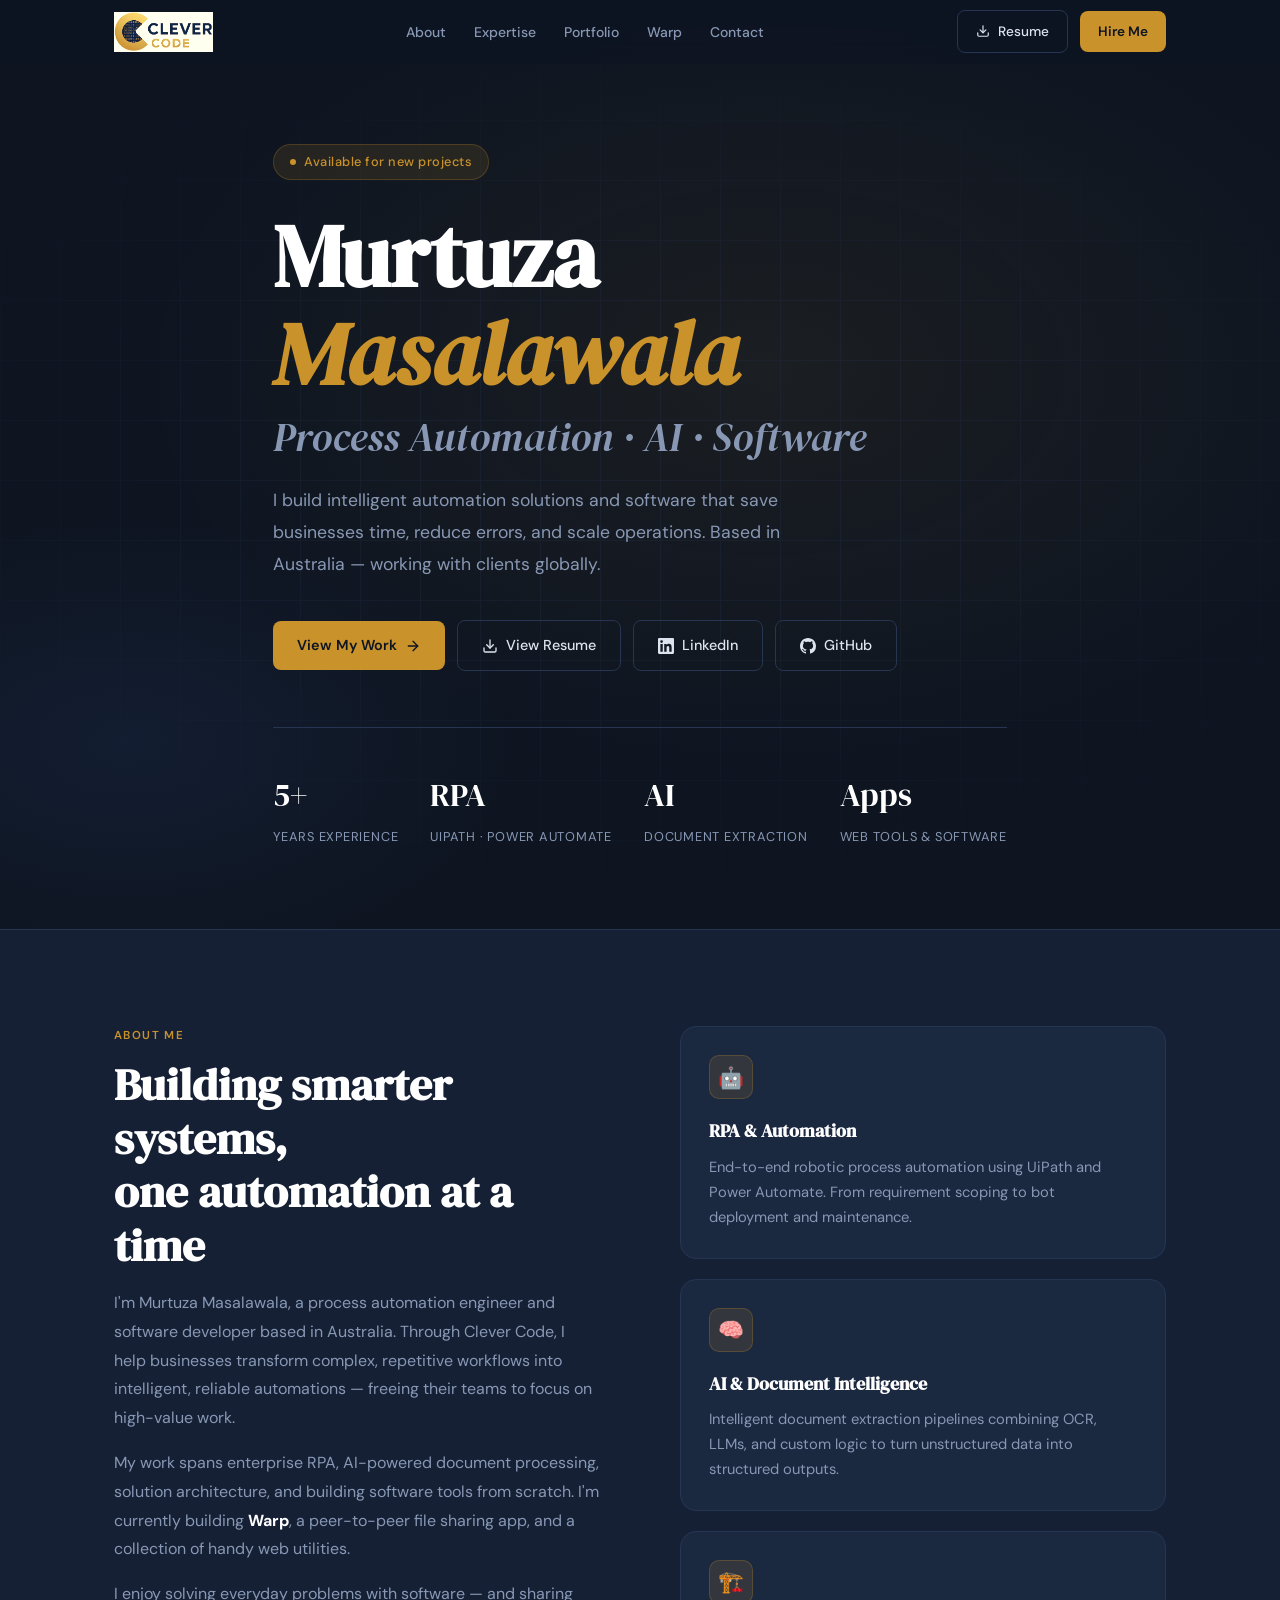
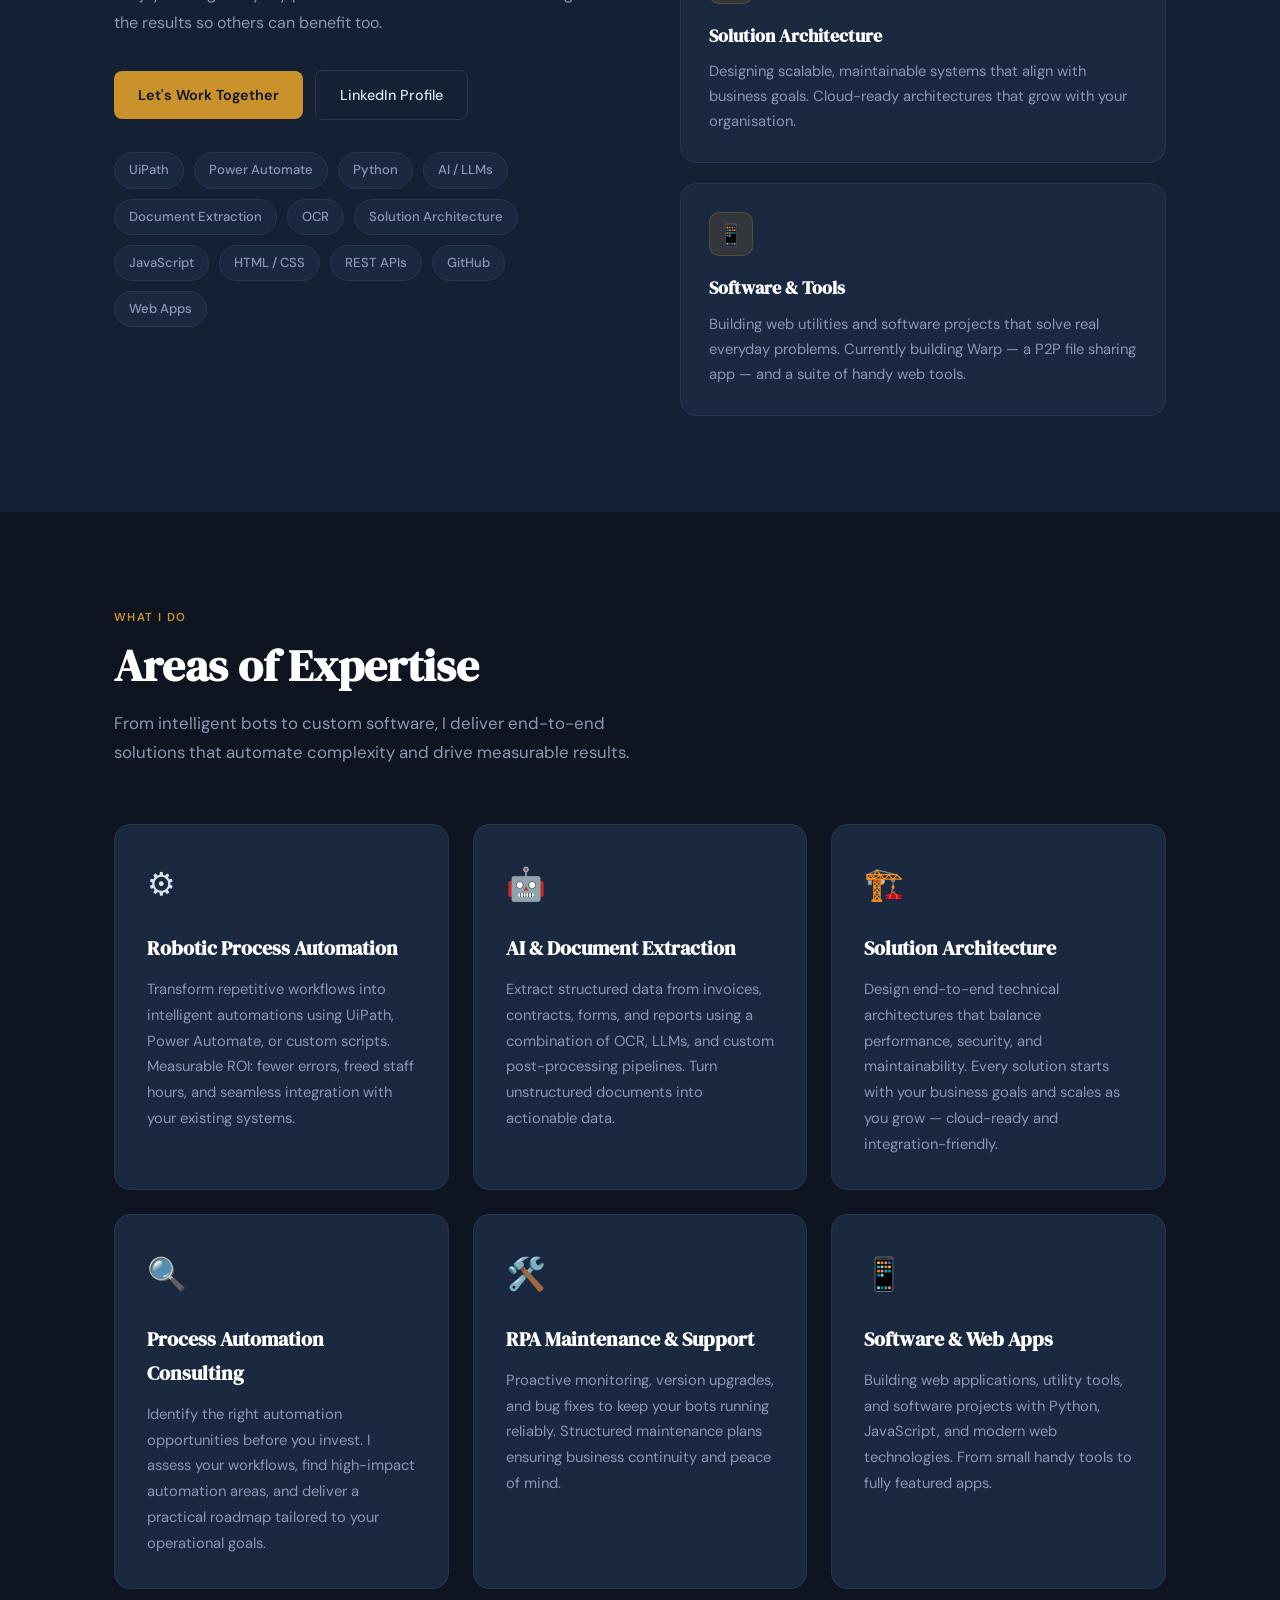
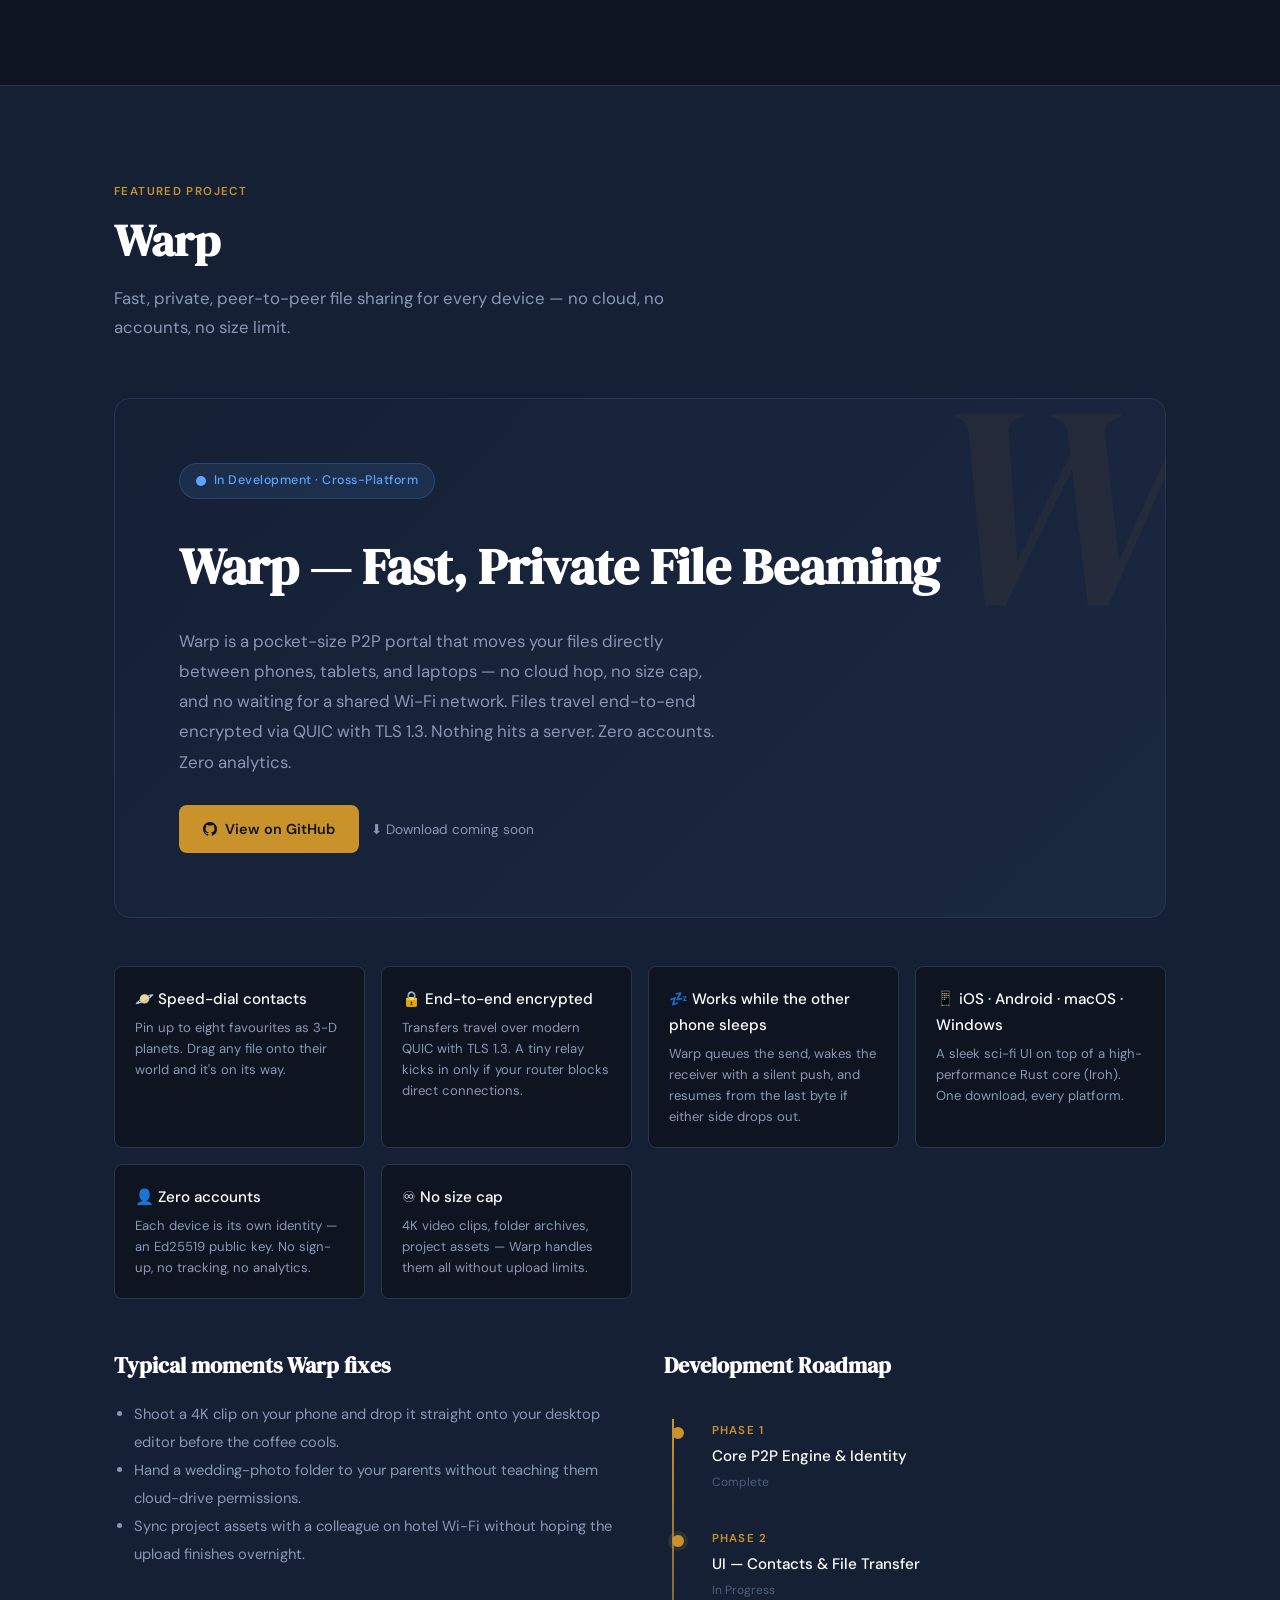
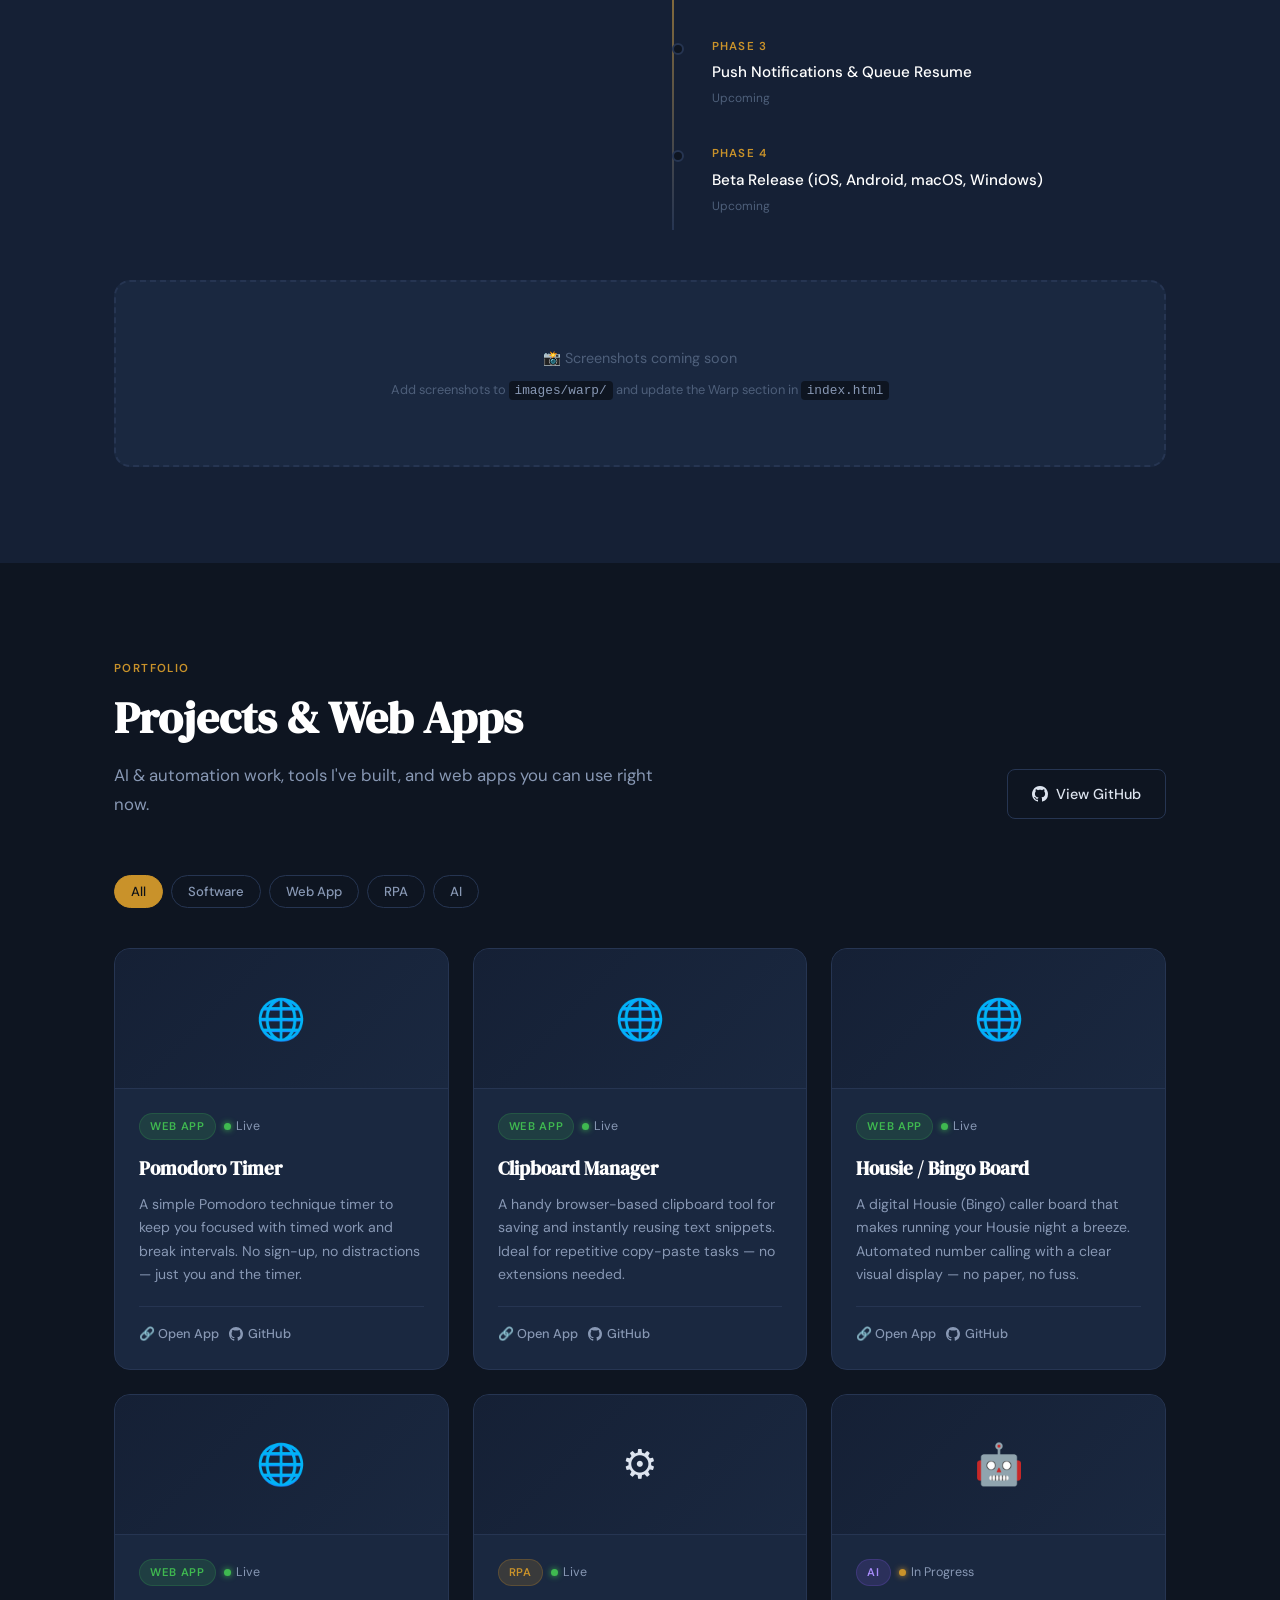
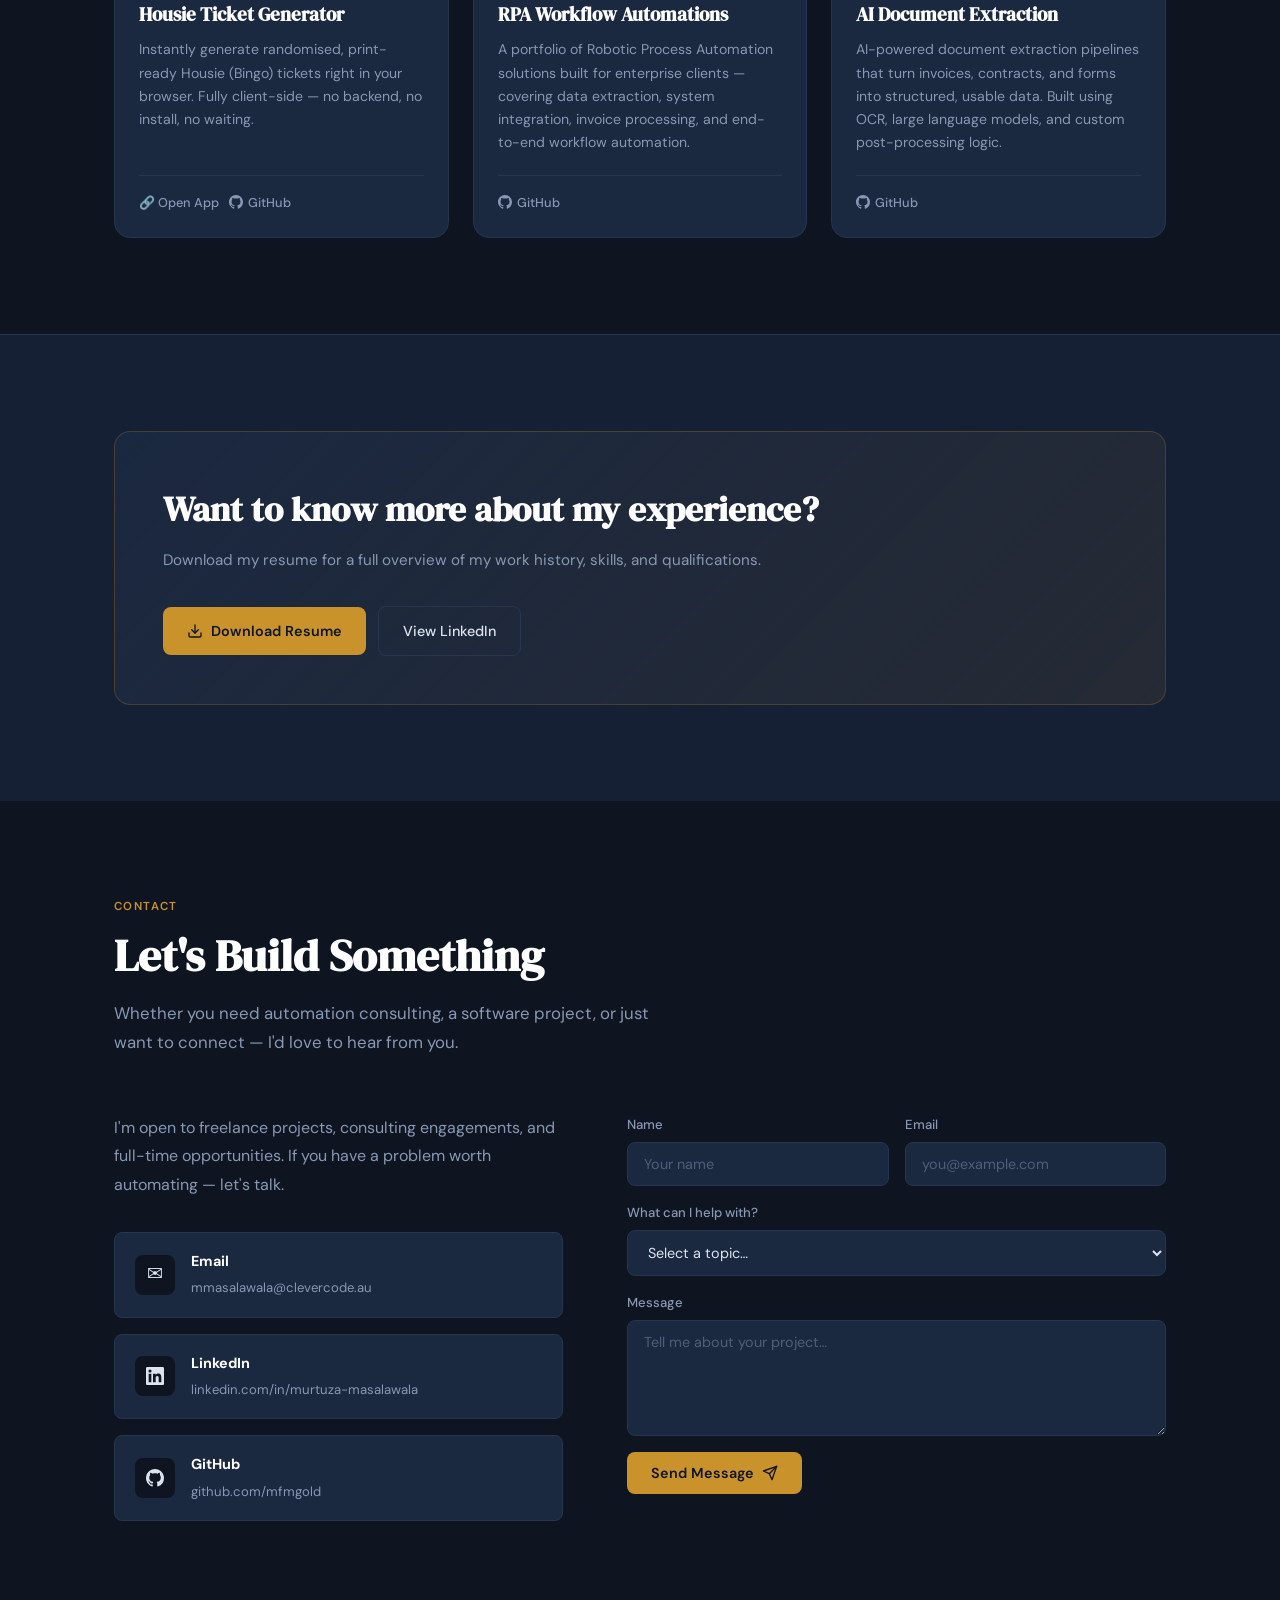
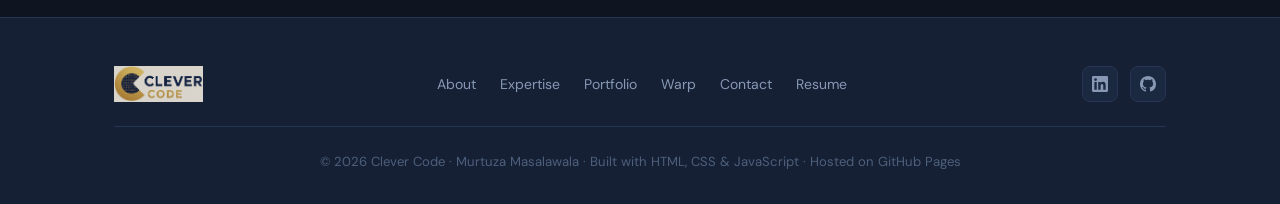
==== index.html @ 57123fba "Updated index.html favicon" ====
<!DOCTYPE html>
<html lang="en">
<head>
  <meta charset="UTF-8" />
  <meta name="viewport" content="width=device-width, initial-scale=1.0" />
  <meta name="description" content="Murtuza Masalawala — Process Automation Engineer, Solution Architect, and Software Developer based in Australia. Building AI, RPA, and software apps at Clever Code." />
  <meta name="keywords" content="process automation, RPA, UiPath, Power Automate, solution architect, AI, software developer, Melbourne, Australia" />
  <meta property="og:title" content="Clever Code — Murtuza Masalawala" />
  <meta property="og:description" content="Process Automation Engineer & Software Developer. Building AI, RPA, and software tools." />
  <meta property="og:type" content="website" />
  <meta property="og:url" content="https://clevercode.au" />
  <meta property="og:image" content="https://clevercode.au/images/logo.png" />
  <title>Clever Code — Murtuza Masalawala</title>
  <link rel="stylesheet" href="css/style.css" />
  <link rel="icon" type="image/x-icon" href="images/favicon.ico" />
  <link rel="icon" type="image/png" sizes="32x32" href="images/favicon-32.png" />
  <link rel="icon" type="image/png" sizes="16x16" href="images/favicon-16.png" />
  <link rel="icon" type="image/png" sizes="192x192" href="images/favicon-192.png" />
  <link rel="apple-touch-icon" sizes="180x180" href="images/apple-touch-icon.png" />
</head>
<body>

<!-- ═══════════════════════════════════════════════════════════
     NAVIGATION
════════════════════════════════════════════════════════════ -->
<nav class="nav" role="navigation" aria-label="Main navigation">
  <div class="nav__inner">
    <a href="#home" class="nav__logo">
      <img src="images/logo.png" alt="Clever Code" />
    </a>

    <ul class="nav__links">
      <li><a href="#about">About</a></li>
      <li><a href="#services">Expertise</a></li>
      <li><a href="#projects">Portfolio</a></li>
      <li><a href="#warp">Warp</a></li>
      <li><a href="#contact">Contact</a></li>
    </ul>

    <div class="nav__cta">
      <a href="resume/resume.pdf" target="_blank" rel="noopener" class="btn btn--outline" style="padding:9px 18px;font-size:.85rem;">
        <svg width="14" height="14" viewBox="0 0 24 24" fill="none" stroke="currentColor" stroke-width="2" stroke-linecap="round" stroke-linejoin="round"><path d="M21 15v4a2 2 0 0 1-2 2H5a2 2 0 0 1-2-2v-4"/><polyline points="7 10 12 15 17 10"/><line x1="12" y1="15" x2="12" y2="3"/></svg>
        Resume
      </a>
      <a href="#contact" class="btn btn--primary" style="padding:9px 18px;font-size:.85rem;">Hire Me</a>
    </div>

    <button class="nav__hamburger" aria-label="Toggle menu">
      <span></span><span></span><span></span>
    </button>
  </div>
</nav>

<!-- Mobile nav -->
<div class="nav__mobile">
  <ul>
    <li><a href="#about">About</a></li>
    <li><a href="#services">Expertise</a></li>
    <li><a href="#projects">Portfolio</a></li>
    <li><a href="#warp">Warp</a></li>
    <li><a href="#contact">Contact</a></li>
  </ul>
  <a href="resume/resume.pdf" target="_blank" rel="noopener" class="btn btn--outline">⬇ Download Resume</a>
</div>


<!-- ═══════════════════════════════════════════════════════════
     HERO
════════════════════════════════════════════════════════════ -->
<section id="home" class="hero">
  <div class="hero__bg"></div>
  <div class="hero__grid"></div>
  <div class="container">
    <div class="hero__inner">

      <div class="hero__eyebrow">
        <span></span>
        Available for new projects
      </div>

      <h1 class="hero__title">
        Murtuza<br><em>Masalawala</em>
      </h1>

      <p class="hero__subtitle">
        Process Automation · AI · Software
      </p>

      <p class="hero__desc">
        I build intelligent automation solutions and software that save businesses time,
        reduce errors, and scale operations. Based in Australia — working with clients globally.
      </p>

      <div class="btn-group">
        <a href="#projects" class="btn btn--primary">
          View My Work
          <svg width="16" height="16" viewBox="0 0 24 24" fill="none" stroke="currentColor" stroke-width="2" stroke-linecap="round" stroke-linejoin="round"><path d="M5 12h14"/><path d="m12 5 7 7-7 7"/></svg>
        </a>
        <a href="resume/resume.pdf" target="_blank" rel="noopener" class="btn btn--outline">
          <svg width="16" height="16" viewBox="0 0 24 24" fill="none" stroke="currentColor" stroke-width="2" stroke-linecap="round" stroke-linejoin="round"><path d="M21 15v4a2 2 0 0 1-2 2H5a2 2 0 0 1-2-2v-4"/><polyline points="7 10 12 15 17 10"/><line x1="12" y1="15" x2="12" y2="3"/></svg>
          View Resume
        </a>
        <a href="https://www.linkedin.com/in/murtuza-masalawala/" target="_blank" rel="noopener" class="btn btn--outline">
          <svg width="16" height="16" viewBox="0 0 24 24" fill="currentColor"><path d="M20.447 20.452h-3.554v-5.569c0-1.328-.027-3.037-1.852-3.037-1.853 0-2.136 1.445-2.136 2.939v5.667H9.351V9h3.414v1.561h.046c.477-.9 1.637-1.85 3.37-1.85 3.601 0 4.267 2.37 4.267 5.455v6.286zM5.337 7.433a2.062 2.062 0 0 1-2.063-2.065 2.064 2.064 0 1 1 2.063 2.065zm1.782 13.019H3.555V9h3.564v11.452zM22.225 0H1.771C.792 0 0 .774 0 1.729v20.542C0 23.227.792 24 1.771 24h20.451C23.2 24 24 23.227 24 22.271V1.729C24 .774 23.2 0 22.222 0h.003z"/></svg>
          LinkedIn
        </a>
        <a href="https://github.com/mfmgold" target="_blank" rel="noopener" class="btn btn--outline">
          <svg width="16" height="16" viewBox="0 0 24 24" fill="currentColor"><path d="M12 0C5.37 0 0 5.37 0 12c0 5.31 3.435 9.795 8.205 11.385.6.105.825-.255.825-.57 0-.285-.015-1.23-.015-2.235-3.015.555-3.795-.735-4.035-1.41-.135-.345-.72-1.41-1.23-1.695-.42-.225-1.02-.78-.015-.795.945-.015 1.62.87 1.845 1.23 1.08 1.815 2.805 1.305 3.495.99.105-.78.42-1.305.765-1.605-2.67-.3-5.46-1.335-5.46-5.925 0-1.305.465-2.385 1.23-3.225-.12-.3-.54-1.53.12-3.18 0 0 1.005-.315 3.3 1.23.96-.27 1.98-.405 3-.405s2.04.135 3 .405c2.295-1.56 3.3-1.23 3.3-1.23.66 1.65.24 2.88.12 3.18.765.84 1.23 1.905 1.23 3.225 0 4.605-2.805 5.625-5.475 5.925.435.375.81 1.095.81 2.22 0 1.605-.015 2.895-.015 3.3 0 .315.225.69.825.57A12.02 12.02 0 0 0 24 12c0-6.63-5.37-12-12-12z"/></svg>
          GitHub
        </a>
      </div>

      <div class="hero__stats">
        <div>
          <span class="hero__stat-value">5+</span>
          <span class="hero__stat-label">Years Experience</span>
        </div>
        <div>
          <span class="hero__stat-value">RPA</span>
          <span class="hero__stat-label">UiPath · Power Automate</span>
        </div>
        <div>
          <span class="hero__stat-value">AI</span>
          <span class="hero__stat-label">Document Extraction</span>
        </div>
        <div>
          <span class="hero__stat-value">Apps</span>
          <span class="hero__stat-label">Web Tools & Software</span>
        </div>
      </div>

    </div>
  </div>
</section>


<!-- ═══════════════════════════════════════════════════════════
     ABOUT
════════════════════════════════════════════════════════════ -->
<section id="about" class="section section--alt section--border-top">
  <div class="container">
    <div class="about__grid">

      <div class="fade-in">
        <span class="label">About Me</span>
        <h2 class="section-title">Building smarter systems,<br>one automation at a time</h2>
        <p style="color:var(--text-2);line-height:1.8;margin-bottom:16px;">
          I'm Murtuza Masalawala, a process automation engineer and software developer
          based in Australia. Through Clever Code, I help businesses transform complex,
          repetitive workflows into intelligent, reliable automations — freeing their teams
          to focus on high-value work.
        </p>
        <p style="color:var(--text-2);line-height:1.8;margin-bottom:16px;">
          My work spans enterprise RPA, AI-powered document processing, solution architecture,
          and building software tools from scratch. I'm currently building
          <strong style="color:var(--white);">Warp</strong>, a peer-to-peer file sharing app,
          and a collection of handy web utilities.
        </p>
        <p style="color:var(--text-2);line-height:1.8;margin-bottom:32px;">
          I enjoy solving everyday problems with software — and sharing the results so others
          can benefit too.
        </p>

        <div class="btn-group">
          <a href="#contact" class="btn btn--primary">Let's Work Together</a>
          <a href="https://www.linkedin.com/in/murtuza-masalawala/" target="_blank" rel="noopener" class="btn btn--outline">LinkedIn Profile</a>
        </div>

        <div class="about__skills">
          <span class="skill-tag">UiPath</span>
          <span class="skill-tag">Power Automate</span>
          <span class="skill-tag">Python</span>
          <span class="skill-tag">AI / LLMs</span>
          <span class="skill-tag">Document Extraction</span>
          <span class="skill-tag">OCR</span>
          <span class="skill-tag">Solution Architecture</span>
          <span class="skill-tag">JavaScript</span>
          <span class="skill-tag">HTML / CSS</span>
          <span class="skill-tag">REST APIs</span>
          <span class="skill-tag">GitHub</span>
          <span class="skill-tag">Web Apps</span>
        </div>
      </div>

      <div class="about__cards fade-in">
        <div class="about__card">
          <div class="about__card-icon">🤖</div>
          <h3>RPA & Automation</h3>
          <p>End-to-end robotic process automation using UiPath and Power Automate.
             From requirement scoping to bot deployment and maintenance.</p>
        </div>
        <div class="about__card">
          <div class="about__card-icon">🧠</div>
          <h3>AI & Document Intelligence</h3>
          <p>Intelligent document extraction pipelines combining OCR, LLMs, and
             custom logic to turn unstructured data into structured outputs.</p>
        </div>
        <div class="about__card">
          <div class="about__card-icon">🏗️</div>
          <h3>Solution Architecture</h3>
          <p>Designing scalable, maintainable systems that align with business goals.
             Cloud-ready architectures that grow with your organisation.</p>
        </div>
        <div class="about__card">
          <div class="about__card-icon">📱</div>
          <h3>Software & Tools</h3>
          <p>Building web utilities and software projects that solve real everyday problems.
             Currently building Warp — a P2P file sharing app — and a suite of handy web tools.</p>
        </div>
      </div>

    </div>
  </div>
</section>


<!-- ═══════════════════════════════════════════════════════════
     EXPERTISE / SERVICES
════════════════════════════════════════════════════════════ -->
<section id="services" class="section">
  <div class="container">
    <div class="section-header fade-in">
      <span class="label">What I Do</span>
      <h2 class="section-title">Areas of Expertise</h2>
      <p class="section-sub">From intelligent bots to custom software, I deliver end-to-end solutions
        that automate complexity and drive measurable results.</p>
    </div>

    <div class="grid-2">
      <div class="service-card fade-in">
        <div class="service-card__icon">⚙️</div>
        <h3>Robotic Process Automation</h3>
        <p>Transform repetitive workflows into intelligent automations using UiPath, Power Automate,
           or custom scripts. Measurable ROI: fewer errors, freed staff hours, and seamless
           integration with your existing systems.</p>
      </div>
      <div class="service-card fade-in">
        <div class="service-card__icon">🤖</div>
        <h3>AI & Document Extraction</h3>
        <p>Extract structured data from invoices, contracts, forms, and reports using
           a combination of OCR, LLMs, and custom post-processing pipelines.
           Turn unstructured documents into actionable data.</p>
      </div>
      <div class="service-card fade-in">
        <div class="service-card__icon">🏗️</div>
        <h3>Solution Architecture</h3>
        <p>Design end-to-end technical architectures that balance performance, security,
           and maintainability. Every solution starts with your business goals and
           scales as you grow — cloud-ready and integration-friendly.</p>
      </div>
      <div class="service-card fade-in">
        <div class="service-card__icon">🔍</div>
        <h3>Process Automation Consulting</h3>
        <p>Identify the right automation opportunities before you invest. I assess your
           workflows, find high-impact automation areas, and deliver a practical roadmap
           tailored to your operational goals.</p>
      </div>
      <div class="service-card fade-in">
        <div class="service-card__icon">🛠️</div>
        <h3>RPA Maintenance & Support</h3>
        <p>Proactive monitoring, version upgrades, and bug fixes to keep your bots
           running reliably. Structured maintenance plans ensuring business continuity
           and peace of mind.</p>
      </div>
      <div class="service-card fade-in">
        <div class="service-card__icon">📱</div>
        <h3>Software & Web Apps</h3>
        <p>Building web applications, utility tools, and software projects with Python,
           JavaScript, and modern web technologies. From small handy tools to fully featured apps.</p>
      </div>
    </div>
  </div>
</section>


<!-- ═══════════════════════════════════════════════════════════
     WARP — Featured Project
════════════════════════════════════════════════════════════ -->
<section id="warp" class="section section--alt section--border-top">
  <div class="container">

    <div class="section-header fade-in">
      <span class="label">Featured Project</span>
      <h2 class="section-title">Warp</h2>
      <p class="section-sub">Fast, private, peer-to-peer file sharing for every device — no cloud, no accounts, no size limit.</p>
    </div>

    <div class="warp-hero fade-in">
      <div class="warp-hero__tag">
        <svg width="10" height="10" viewBox="0 0 10 10" fill="currentColor"><circle cx="5" cy="5" r="5"/></svg>
        In Development · Cross-Platform
      </div>
      <h2>Warp — Fast, Private File Beaming</h2>
      <p>
        Warp is a pocket-size P2P portal that moves your files directly between phones, tablets, and
        laptops — no cloud hop, no size cap, and no waiting for a shared Wi-Fi network.
        Files travel end-to-end encrypted via QUIC with TLS 1.3. Nothing hits a server.
        Zero accounts. Zero analytics.
      </p>
      <div class="btn-group" style="margin-top:28px;">
        <a href="https://github.com/mfmgold" target="_blank" rel="noopener" class="btn btn--primary">
          <svg width="14" height="14" viewBox="0 0 24 24" fill="currentColor"><path d="M12 0C5.37 0 0 5.37 0 12c0 5.31 3.435 9.795 8.205 11.385.6.105.825-.255.825-.57 0-.285-.015-1.23-.015-2.235-3.015.555-3.795-.735-4.035-1.41-.135-.345-.72-1.41-1.23-1.695-.42-.225-1.02-.78-.015-.795.945-.015 1.62.87 1.845 1.23 1.08 1.815 2.805 1.305 3.495.99.105-.78.42-1.305.765-1.605-2.67-.3-5.46-1.335-5.46-5.925 0-1.305.465-2.385 1.23-3.225-.12-.3-.54-1.53.12-3.18 0 0 1.005-.315 3.3 1.23.96-.27 1.98-.405 3-.405s2.04.135 3 .405c2.295-1.56 3.3-1.23 3.3-1.23.66 1.65.24 2.88.12 3.18.765.84 1.23 1.905 1.23 3.225 0 4.605-2.805 5.625-5.475 5.925.435.375.81 1.095.81 2.22 0 1.605-.015 2.895-.015 3.3 0 .315.225.69.825.57A12.02 12.02 0 0 0 24 12c0-6.63-5.37-12-12-12z"/></svg>
          View on GitHub
        </a>
        <span style="color:var(--text-2);font-size:.85rem;align-self:center;">⬇ Download coming soon</span>
      </div>
    </div>

    <!-- Why you'll like it -->
    <div style="display:grid;grid-template-columns:repeat(auto-fit,minmax(240px,1fr));gap:16px;margin-bottom:48px;" class="fade-in">
      <div class="warp-feature">
        <h4>🪐 Speed-dial contacts</h4>
        <p>Pin up to eight favourites as 3-D planets. Drag any file onto their world and it's on its way.</p>
      </div>
      <div class="warp-feature">
        <h4>🔒 End-to-end encrypted</h4>
        <p>Transfers travel over modern QUIC with TLS 1.3. A tiny relay kicks in only if your router blocks direct connections.</p>
      </div>
      <div class="warp-feature">
        <h4>💤 Works while the other phone sleeps</h4>
        <p>Warp queues the send, wakes the receiver with a silent push, and resumes from the last byte if either side drops out.</p>
      </div>
      <div class="warp-feature">
        <h4>📱 iOS · Android · macOS · Windows</h4>
        <p>A sleek sci-fi UI on top of a high-performance Rust core (Iroh). One download, every platform.</p>
      </div>
      <div class="warp-feature">
        <h4>👤 Zero accounts</h4>
        <p>Each device is its own identity — an Ed25519 public key. No sign-up, no tracking, no analytics.</p>
      </div>
      <div class="warp-feature">
        <h4>♾️ No size cap</h4>
        <p>4K video clips, folder archives, project assets — Warp handles them all without upload limits.</p>
      </div>
    </div>

    <div style="display:grid;grid-template-columns:1fr 1fr;gap:48px;align-items:start;" class="fade-in">
      <div>
        <h3 style="font-family:var(--font-display);font-size:1.4rem;color:var(--white);margin-bottom:16px;">Typical moments Warp fixes</h3>
        <ul style="color:var(--text-2);font-size:.92rem;line-height:1.9;padding-left:20px;">
          <li>Shoot a 4K clip on your phone and drop it straight onto your desktop editor before the coffee cools.</li>
          <li>Hand a wedding-photo folder to your parents without teaching them cloud-drive permissions.</li>
          <li>Sync project assets with a colleague on hotel Wi-Fi without hoping the upload finishes overnight.</li>
        </ul>
      </div>
      <div>
        <h3 style="font-family:var(--font-display);font-size:1.4rem;color:var(--white);margin-bottom:24px;">Development Roadmap</h3>
        <div class="roadmap" id="warp-roadmap">
          <!-- Populated by JS from projects.json -->
        </div>
      </div>
    </div>

    <!-- Screenshot placeholder -->
    <div style="margin-top:40px;background:var(--bg-3);border:2px dashed var(--border);border-radius:var(--radius-lg);padding:64px 32px;text-align:center;" class="fade-in">
      <p style="color:var(--text-3);font-size:.9rem;margin-bottom:8px;">📸 Screenshots coming soon</p>
      <p style="color:var(--text-3);font-size:.8rem;">Add screenshots to <code style="background:var(--bg);padding:2px 6px;border-radius:4px;color:var(--text-2);">images/warp/</code> and update the Warp section in <code style="background:var(--bg);padding:2px 6px;border-radius:4px;color:var(--text-2);">index.html</code></p>
    </div>

  </div>
</section>


<!-- ═══════════════════════════════════════════════════════════
     PORTFOLIO OF WORK
════════════════════════════════════════════════════════════ -->
<section id="projects" class="section">
  <div class="container">
    <div class="section-header section-header--flex fade-in">
      <div>
        <span class="label">Portfolio</span>
        <h2 class="section-title">Projects & Web Apps</h2>
        <p class="section-sub">AI & automation work, tools I've built, and web apps you can use right now.</p>
      </div>
      <a href="https://github.com/mfmgold" target="_blank" rel="noopener" class="btn btn--outline">
        <svg width="16" height="16" viewBox="0 0 24 24" fill="currentColor"><path d="M12 0C5.37 0 0 5.37 0 12c0 5.31 3.435 9.795 8.205 11.385.6.105.825-.255.825-.57 0-.285-.015-1.23-.015-2.235-3.015.555-3.795-.735-4.035-1.41-.135-.345-.72-1.41-1.23-1.695-.42-.225-1.02-.78-.015-.795.945-.015 1.62.87 1.845 1.23 1.08 1.815 2.805 1.305 3.495.99.105-.78.42-1.305.765-1.605-2.67-.3-5.46-1.335-5.46-5.925 0-1.305.465-2.385 1.23-3.225-.12-.3-.54-1.53.12-3.18 0 0 1.005-.315 3.3 1.23.96-.27 1.98-.405 3-.405s2.04.135 3 .405c2.295-1.56 3.3-1.23 3.3-1.23.66 1.65.24 2.88.12 3.18.765.84 1.23 1.905 1.23 3.225 0 4.605-2.805 5.625-5.475 5.925.435.375.81 1.095.81 2.22 0 1.605-.015 2.895-.015 3.3 0 .315.225.69.825.57A12.02 12.02 0 0 0 24 12c0-6.63-5.37-12-12-12z"/></svg>
        View GitHub
      </a>
    </div>

    <div id="filter-bar" class="filter-bar"></div>
    <div id="projects-grid" class="grid-3">
      <!-- Populated by main.js from projects.json -->
    </div>
  </div>
</section>

<div id="apps"></div>


<!-- ═══════════════════════════════════════════════════════════
     RESUME CTA
════════════════════════════════════════════════════════════ -->
<section class="section section--alt section--border-top">
  <div class="container">
    <div class="resume-strip fade-in">
      <div>
        <h2>Want to know more about my experience?</h2>
        <p>Download my resume for a full overview of my work history, skills, and qualifications.</p>
      </div>
      <div class="btn-group">
        <a href="resume/resume.pdf" target="_blank" rel="noopener" class="btn btn--primary">
          <svg width="16" height="16" viewBox="0 0 24 24" fill="none" stroke="currentColor" stroke-width="2" stroke-linecap="round" stroke-linejoin="round"><path d="M21 15v4a2 2 0 0 1-2 2H5a2 2 0 0 1-2-2v-4"/><polyline points="7 10 12 15 17 10"/><line x1="12" y1="15" x2="12" y2="3"/></svg>
          Download Resume
        </a>
        <a href="https://www.linkedin.com/in/murtuza-masalawala/" target="_blank" rel="noopener" class="btn btn--outline">
          View LinkedIn
        </a>
      </div>
    </div>
  </div>
</section>


<!-- ═══════════════════════════════════════════════════════════
     CONTACT
════════════════════════════════════════════════════════════ -->
<section id="contact" class="section">
  <div class="container">
    <div class="section-header fade-in">
      <span class="label">Contact</span>
      <h2 class="section-title">Let's Build Something</h2>
      <p class="section-sub">Whether you need automation consulting, a software project, or just want to connect — I'd love to hear from you.</p>
    </div>

    <div class="contact-grid">

      <div class="fade-in">
        <p style="color:var(--text-2);line-height:1.8;margin-bottom:8px;">
          I'm open to freelance projects, consulting engagements, and full-time opportunities.
          If you have a problem worth automating — let's talk.
        </p>

        <div class="contact-links">
          <a href="mailto:mmasalawala@clevercode.au" class="contact-link">
            <div class="contact-link__icon">✉️</div>
            <div class="contact-link__text">
              <strong>Email</strong>
              <span>mmasalawala@clevercode.au</span>
            </div>
          </a>
          <a href="https://www.linkedin.com/in/murtuza-masalawala/" target="_blank" rel="noopener" class="contact-link">
            <div class="contact-link__icon">
              <svg width="18" height="18" viewBox="0 0 24 24" fill="currentColor"><path d="M20.447 20.452h-3.554v-5.569c0-1.328-.027-3.037-1.852-3.037-1.853 0-2.136 1.445-2.136 2.939v5.667H9.351V9h3.414v1.561h.046c.477-.9 1.637-1.85 3.37-1.85 3.601 0 4.267 2.37 4.267 5.455v6.286zM5.337 7.433a2.062 2.062 0 0 1-2.063-2.065 2.064 2.064 0 1 1 2.063 2.065zm1.782 13.019H3.555V9h3.564v11.452zM22.225 0H1.771C.792 0 0 .774 0 1.729v20.542C0 23.227.792 24 1.771 24h20.451C23.2 24 24 23.227 24 22.271V1.729C24 .774 23.2 0 22.222 0h.003z"/></svg>
            </div>
            <div class="contact-link__text">
              <strong>LinkedIn</strong>
              <span>linkedin.com/in/murtuza-masalawala</span>
            </div>
          </a>
          <a href="https://github.com/mfmgold" target="_blank" rel="noopener" class="contact-link">
            <div class="contact-link__icon">
              <svg width="18" height="18" viewBox="0 0 24 24" fill="currentColor"><path d="M12 0C5.37 0 0 5.37 0 12c0 5.31 3.435 9.795 8.205 11.385.6.105.825-.255.825-.57 0-.285-.015-1.23-.015-2.235-3.015.555-3.795-.735-4.035-1.41-.135-.345-.72-1.41-1.23-1.695-.42-.225-1.02-.78-.015-.795.945-.015 1.62.87 1.845 1.23 1.08 1.815 2.805 1.305 3.495.99.105-.78.42-1.305.765-1.605-2.67-.3-5.46-1.335-5.46-5.925 0-1.305.465-2.385 1.23-3.225-.12-.3-.54-1.53.12-3.18 0 0 1.005-.315 3.3 1.23.96-.27 1.98-.405 3-.405s2.04.135 3 .405c2.295-1.56 3.3-1.23 3.3-1.23.66 1.65.24 2.88.12 3.18.765.84 1.23 1.905 1.23 3.225 0 4.605-2.805 5.625-5.475 5.925.435.375.81 1.095.81 2.22 0 1.605-.015 2.895-.015 3.3 0 .315.225.69.825.57A12.02 12.02 0 0 0 24 12c0-6.63-5.37-12-12-12z"/></svg>
            </div>
            <div class="contact-link__text">
              <strong>GitHub</strong>
              <span>github.com/mfmgold</span>
            </div>
          </a>
        </div>
      </div>

      <form id="contact-form" class="contact-form fade-in">
        <div class="form-row">
          <div class="form-group">
            <label for="name">Name</label>
            <input type="text" id="name" name="name" placeholder="Your name" required />
          </div>
          <div class="form-group">
            <label for="email">Email</label>
            <input type="email" id="email" name="email" placeholder="you@example.com" required />
          </div>
        </div>
        <div class="form-group">
          <label for="subject">What can I help with?</label>
          <select id="subject" name="subject">
            <option value="">Select a topic…</option>
            <option value="rpa">RPA / Process Automation</option>
            <option value="ai">AI / Document Extraction</option>
            <option value="architecture">Solution Architecture</option>
            <option value="software">Software Development</option>
            <option value="consulting">Consulting</option>
            <option value="other">Something else</option>
          </select>
        </div>
        <div class="form-group">
          <label for="message">Message</label>
          <textarea id="message" name="message" rows="5" placeholder="Tell me about your project…" required></textarea>
        </div>
        <button type="submit" class="btn btn--primary" style="align-self:flex-start;">
          Send Message
          <svg width="16" height="16" viewBox="0 0 24 24" fill="none" stroke="currentColor" stroke-width="2" stroke-linecap="round" stroke-linejoin="round"><path d="M22 2 11 13"/><path d="m22 2-7 20-4-9-9-4 20-7z"/></svg>
        </button>
      </form>

    </div>
  </div>
</section>


<!-- ═══════════════════════════════════════════════════════════
     FOOTER
════════════════════════════════════════════════════════════ -->
<footer class="footer">
  <div class="container">
    <div class="footer__inner">
      <a href="#home" class="footer__logo" style="text-decoration:none;">
        <img src="images/logo.png" alt="Clever Code" />
      </a>
      <ul class="footer__links">
        <li><a href="#about">About</a></li>
        <li><a href="#services">Expertise</a></li>
        <li><a href="#projects">Portfolio</a></li>
        <li><a href="#warp">Warp</a></li>
        <li><a href="#contact">Contact</a></li>
        <li><a href="resume/resume.pdf" target="_blank" rel="noopener">Resume</a></li>
      </ul>
      <div class="footer__social">
        <a href="https://www.linkedin.com/in/murtuza-masalawala/" target="_blank" rel="noopener" aria-label="LinkedIn">
          <svg width="16" height="16" viewBox="0 0 24 24" fill="currentColor"><path d="M20.447 20.452h-3.554v-5.569c0-1.328-.027-3.037-1.852-3.037-1.853 0-2.136 1.445-2.136 2.939v5.667H9.351V9h3.414v1.561h.046c.477-.9 1.637-1.85 3.37-1.85 3.601 0 4.267 2.37 4.267 5.455v6.286zM5.337 7.433a2.062 2.062 0 0 1-2.063-2.065 2.064 2.064 0 1 1 2.063 2.065zm1.782 13.019H3.555V9h3.564v11.452zM22.225 0H1.771C.792 0 0 .774 0 1.729v20.542C0 23.227.792 24 1.771 24h20.451C23.2 24 24 23.227 24 22.271V1.729C24 .774 23.2 0 22.222 0h.003z"/></svg>
        </a>
        <a href="https://github.com/mfmgold" target="_blank" rel="noopener" aria-label="GitHub">
          <svg width="16" height="16" viewBox="0 0 24 24" fill="currentColor"><path d="M12 0C5.37 0 0 5.37 0 12c0 5.31 3.435 9.795 8.205 11.385.6.105.825-.255.825-.57 0-.285-.015-1.23-.015-2.235-3.015.555-3.795-.735-4.035-1.41-.135-.345-.72-1.41-1.23-1.695-.42-.225-1.02-.78-.015-.795.945-.015 1.62.87 1.845 1.23 1.08 1.815 2.805 1.305 3.495.99.105-.78.42-1.305.765-1.605-2.67-.3-5.46-1.335-5.46-5.925 0-1.305.465-2.385 1.23-3.225-.12-.3-.54-1.53.12-3.18 0 0 1.005-.315 3.3 1.23.96-.27 1.98-.405 3-.405s2.04.135 3 .405c2.295-1.56 3.3-1.23 3.3-1.23.66 1.65.24 2.88.12 3.18.765.84 1.23 1.905 1.23 3.225 0 4.605-2.805 5.625-5.475 5.925.435.375.81 1.095.81 2.22 0 1.605-.015 2.895-.015 3.3 0 .315.225.69.825.57A12.02 12.02 0 0 0 24 12c0-6.63-5.37-12-12-12z"/></svg>
        </a>
      </div>
    </div>
    <div style="margin-top:24px;padding-top:24px;border-top:1px solid var(--border);text-align:center;">
      <p class="footer__copy">© <span id="year"></span> Clever Code · Murtuza Masalawala · Built with HTML, CSS & JavaScript · Hosted on GitHub Pages</p>
    </div>
  </div>
</footer>

<script>document.getElementById('year').textContent = new Date().getFullYear();</script>
<script src="js/main.js"></script>
</body>
</html>
---- css/style.css ----
/* ============================================================
   CLEVER CODE — Portfolio CSS
   Theme: Refined Dark Professional
   ============================================================ */

@import url('https://fonts.googleapis.com/css2?family=DM+Serif+Display:ital@0;1&family=DM+Sans:ital,opsz,wght@0,9..40,300;0,9..40,400;0,9..40,500;0,9..40,600;1,9..40,300&display=swap');

/* ── Variables ─────────────────────────────────────────────── */
/* Logo colours: gold #C9922A / #B8811F, navy #1B2A4A / #0F1D35   */
:root {
  --bg:          #0e1521;
  --bg-2:        #152035;  /* deep logo-navy shifted slightly warmer */
  --bg-3:        #1a2840;
  --border:      #263552;
  --accent:      #C9922A;  /* logo gold — mid-tone, rich */
  --accent-hi:   #D9A84A;  /* logo gold highlight */
  --accent-dim:  #8F6318;
  --accent-glow: rgba(201, 146, 42, 0.14);
  --navy:        #1B2A4A;  /* logo dark navy */
  --text:        #dde4ef;
  --text-2:      #8898b4;
  --text-3:      #4e5f7a;
  --white:       #ffffff;
  --danger:      #f85149;
  --success:     #3fb950;
  --info:        #58a6ff;

  --font-display: 'DM Serif Display', Georgia, serif;
  --font-body:    'DM Sans', system-ui, sans-serif;

  --radius:   8px;
  --radius-lg: 16px;
  --shadow:   0 4px 24px rgba(0,0,0,0.4);
  --shadow-lg: 0 8px 48px rgba(0,0,0,0.6);

  --nav-height: 64px;
  --max-width:  1100px;
}

/* ── Reset & Base ──────────────────────────────────────────── */
*, *::before, *::after { box-sizing: border-box; margin: 0; padding: 0; }

html { scroll-behavior: smooth; font-size: 16px; }

body {
  background: var(--bg);
  color: var(--text);
  font-family: var(--font-body);
  font-weight: 400;
  line-height: 1.7;
  -webkit-font-smoothing: antialiased;
}

img { max-width: 100%; display: block; }
a { color: var(--accent); text-decoration: none; transition: color .2s; }
a:hover { color: var(--white); }

/* ── Utility ───────────────────────────────────────────────── */
.container { max-width: var(--max-width); margin: 0 auto; padding: 0 24px; }
.section { padding: 96px 0; }
.section--alt { background: var(--bg-2); }
.section--border-top { border-top: 1px solid var(--border); }

.label {
  font-size: .72rem;
  font-weight: 600;
  letter-spacing: .12em;
  text-transform: uppercase;
  color: var(--accent);
  margin-bottom: 12px;
  display: block;
}

.section-title {
  font-family: var(--font-display);
  font-size: clamp(2rem, 4vw, 2.8rem);
  color: var(--white);
  line-height: 1.2;
  margin-bottom: 16px;
}

.section-sub {
  color: var(--text-2);
  font-size: 1.05rem;
  max-width: 560px;
  line-height: 1.75;
}

.grid-2 { display: grid; grid-template-columns: repeat(auto-fit, minmax(280px, 1fr)); gap: 24px; }
.grid-3 { display: grid; grid-template-columns: repeat(auto-fit, minmax(260px, 1fr)); gap: 24px; }

/* ── Buttons ───────────────────────────────────────────────── */
.btn {
  display: inline-flex;
  align-items: center;
  gap: 8px;
  padding: 12px 24px;
  border-radius: var(--radius);
  font-family: var(--font-body);
  font-size: .9rem;
  font-weight: 500;
  cursor: pointer;
  border: none;
  transition: all .2s;
  white-space: nowrap;
  text-decoration: none;
}

.btn--primary {
  background: var(--accent);
  color: #0e1521;
  font-weight: 600;
}
.btn--primary:hover {
  background: var(--accent-hi);
  color: #0e1521;
  transform: translateY(-1px);
  box-shadow: 0 4px 20px rgba(201,146,42,.4);
}

.btn--outline {
  background: transparent;
  color: var(--text);
  border: 1px solid var(--border);
}
.btn--outline:hover {
  border-color: var(--accent);
  color: var(--white);
  background: var(--accent-glow);
}

.btn--ghost {
  background: transparent;
  color: var(--accent);
  padding: 8px 0;
  font-size: .9rem;
}
.btn--ghost:hover { color: var(--white); }
.btn--ghost svg { transition: transform .2s; }
.btn--ghost:hover svg { transform: translateX(4px); }

.btn-group { display: flex; flex-wrap: wrap; gap: 12px; align-items: center; }

/* ── Navigation ───────────────────────────────────────────── */
.nav {
  position: fixed;
  top: 0; left: 0; right: 0;
  z-index: 1000;
  height: var(--nav-height);
  background: rgba(14, 21, 33, 0.94);
  backdrop-filter: blur(12px);
  border-bottom: 1px solid transparent;
  transition: border-color .3s;
}
.nav.scrolled { border-bottom-color: var(--border); }

.nav__inner {
  max-width: var(--max-width);
  margin: 0 auto;
  padding: 0 24px;
  height: 100%;
  display: flex;
  align-items: center;
  justify-content: space-between;
}

.nav__logo {
  display: flex;
  align-items: center;
  gap: 0;
  text-decoration: none;
}
.nav__logo img {
  height: 40px;
  width: auto;
  /* Logo has a cream/light background — invert not needed on dark nav;
     use a subtle filter to lift it off the dark bar */
  filter: brightness(1.05);
}
.nav__logo-mark {
  display: none; /* replaced by real logo image */
}
.nav__logo-text {
  display: none; /* text is in the logo image */
}

.nav__links {
  display: flex;
  align-items: center;
  gap: 4px;
  list-style: none;
}
.nav__links a {
  color: var(--text-2);
  font-size: .875rem;
  font-weight: 500;
  padding: 8px 12px;
  border-radius: var(--radius);
  transition: all .2s;
  text-decoration: none;
}
.nav__links a:hover,
.nav__links a.active {
  color: var(--white);
  background: var(--bg-2);
}

.nav__cta {
  display: flex;
  align-items: center;
  gap: 12px;
}

/* Hamburger */
.nav__hamburger {
  display: none;
  flex-direction: column;
  gap: 5px;
  cursor: pointer;
  padding: 8px;
  background: none;
  border: none;
}
.nav__hamburger span {
  display: block;
  width: 22px; height: 2px;
  background: var(--text);
  border-radius: 2px;
  transition: all .3s;
}
.nav__hamburger.open span:nth-child(1) { transform: translateY(7px) rotate(45deg); }
.nav__hamburger.open span:nth-child(2) { opacity: 0; }
.nav__hamburger.open span:nth-child(3) { transform: translateY(-7px) rotate(-45deg); }

/* Mobile nav */
.nav__mobile {
  display: none;
  position: fixed;
  top: var(--nav-height);
  left: 0; right: 0;
  background: var(--bg-2);
  border-bottom: 1px solid var(--border);
  padding: 16px 24px 24px;
  z-index: 999;
}
.nav__mobile.open { display: block; }
.nav__mobile ul { list-style: none; }
.nav__mobile ul li a {
  display: block;
  padding: 12px 0;
  color: var(--text);
  font-size: 1rem;
  border-bottom: 1px solid var(--border);
  text-decoration: none;
}
.nav__mobile ul li:last-child a { border-bottom: none; }
.nav__mobile .btn { margin-top: 16px; width: 100%; justify-content: center; }

/* ── Hero ──────────────────────────────────────────────────── */
.hero {
  min-height: 100vh;
  display: flex;
  align-items: center;
  padding-top: var(--nav-height);
  position: relative;
  overflow: hidden;
}

.hero__bg {
  position: absolute;
  inset: 0;
  background:
    radial-gradient(ellipse 70% 60% at 60% 40%, rgba(201,146,42,.07) 0%, transparent 70%),
    radial-gradient(ellipse 50% 40% at 10% 80%, rgba(27,42,74,.4) 0%, transparent 60%);
  pointer-events: none;
}

.hero__grid {
  position: absolute;
  inset: 0;
  background-image:
    linear-gradient(var(--border) 1px, transparent 1px),
    linear-gradient(90deg, var(--border) 1px, transparent 1px);
  background-size: 60px 60px;
  opacity: .25;
  mask-image: radial-gradient(ellipse 80% 60% at 50% 50%, black 30%, transparent 80%);
}

.hero__inner {
  position: relative;
  z-index: 1;
  padding: 80px 0;
}

.hero__eyebrow {
  display: inline-flex;
  align-items: center;
  gap: 8px;
  background: rgba(232,162,39,.1);
  border: 1px solid rgba(232,162,39,.2);
  border-radius: 100px;
  padding: 6px 16px;
  font-size: .8rem;
  font-weight: 500;
  color: var(--accent);
  margin-bottom: 28px;
  letter-spacing: .04em;
}
.hero__eyebrow span { width: 6px; height: 6px; background: var(--accent); border-radius: 50%; animation: pulse 2s infinite; }

@keyframes pulse {
  0%, 100% { opacity: 1; transform: scale(1); }
  50% { opacity: .5; transform: scale(.8); }
}

.hero__title {
  font-family: var(--font-display);
  font-size: clamp(2.8rem, 7vw, 5.5rem);
  line-height: 1.1;
  color: var(--white);
  margin-bottom: 12px;
}

.hero__title em {
  font-style: italic;
  color: var(--accent);
}

.hero__subtitle {
  font-family: var(--font-display);
  font-size: clamp(1.5rem, 3.5vw, 2.5rem);
  font-style: italic;
  color: var(--text-2);
  margin-bottom: 24px;
  line-height: 1.2;
}

.hero__desc {
  font-size: 1.1rem;
  color: var(--text-2);
  max-width: 520px;
  line-height: 1.8;
  margin-bottom: 40px;
}

.hero__stats {
  display: flex;
  flex-wrap: wrap;
  gap: 32px;
  margin-top: 56px;
  padding-top: 40px;
  border-top: 1px solid var(--border);
}
.hero__stat-value {
  font-family: var(--font-display);
  font-size: 2rem;
  color: var(--white);
  display: block;
}
.hero__stat-label {
  font-size: .8rem;
  color: var(--text-2);
  letter-spacing: .06em;
  text-transform: uppercase;
}

/* ── About ─────────────────────────────────────────────────── */
.about__grid {
  display: grid;
  grid-template-columns: 1fr 1fr;
  gap: 80px;
  align-items: start;
}

.about__skills {
  margin-top: 32px;
  display: flex;
  flex-wrap: wrap;
  gap: 10px;
}

.skill-tag {
  background: var(--bg-3);
  border: 1px solid var(--border);
  color: var(--text-2);
  padding: 6px 14px;
  border-radius: 100px;
  font-size: .82rem;
  font-weight: 500;
  transition: all .2s;
}
.skill-tag:hover {
  border-color: var(--accent);
  color: var(--accent);
  background: var(--accent-glow);
}

.about__cards {
  display: flex;
  flex-direction: column;
  gap: 20px;
}

.about__card {
  background: var(--bg-3);
  border: 1px solid var(--border);
  border-radius: var(--radius-lg);
  padding: 28px;
  transition: border-color .2s;
}
.about__card:hover { border-color: rgba(232,162,39,.3); }

.about__card-icon {
  width: 44px; height: 44px;
  background: var(--accent-glow);
  border: 1px solid rgba(232,162,39,.2);
  border-radius: 10px;
  display: flex;
  align-items: center;
  justify-content: center;
  font-size: 1.3rem;
  margin-bottom: 16px;
}

.about__card h3 {
  font-family: var(--font-display);
  font-size: 1.15rem;
  color: var(--white);
  margin-bottom: 8px;
}
.about__card p { color: var(--text-2); font-size: .92rem; line-height: 1.7; }

/* ── Services / Expertise ──────────────────────────────────── */
.service-card {
  background: var(--bg-3);
  border: 1px solid var(--border);
  border-radius: var(--radius-lg);
  padding: 32px;
  transition: all .25s;
  position: relative;
  overflow: hidden;
}
.service-card::before {
  content: '';
  position: absolute;
  top: 0; left: 0; right: 0;
  height: 2px;
  background: var(--accent);
  transform: scaleX(0);
  transform-origin: left;
  transition: transform .3s;
}
.service-card:hover { border-color: rgba(232,162,39,.3); transform: translateY(-3px); box-shadow: var(--shadow); }
.service-card:hover::before { transform: scaleX(1); }

.service-card__icon {
  font-size: 2rem;
  margin-bottom: 20px;
}
.service-card h3 {
  font-family: var(--font-display);
  font-size: 1.25rem;
  color: var(--white);
  margin-bottom: 12px;
}
.service-card p { color: var(--text-2); font-size: .92rem; line-height: 1.75; }

/* ── Projects ──────────────────────────────────────────────── */
.filter-bar {
  display: flex;
  flex-wrap: wrap;
  gap: 8px;
  margin-bottom: 40px;
}
.filter-btn {
  padding: 7px 16px;
  border-radius: 100px;
  border: 1px solid var(--border);
  background: transparent;
  color: var(--text-2);
  font-family: var(--font-body);
  font-size: .82rem;
  font-weight: 500;
  cursor: pointer;
  transition: all .2s;
}
.filter-btn:hover,
.filter-btn.active {
  background: var(--accent);
  color: #0d1117;
  border-color: var(--accent);
}

.project-card {
  background: var(--bg-3);
  border: 1px solid var(--border);
  border-radius: var(--radius-lg);
  overflow: hidden;
  transition: all .25s;
  display: flex;
  flex-direction: column;
}
.project-card:hover { border-color: rgba(232,162,39,.3); transform: translateY(-3px); box-shadow: var(--shadow); }

.project-card__img {
  height: 140px;
  background: linear-gradient(135deg, var(--bg-2) 0%, var(--bg-3) 100%);
  display: flex;
  align-items: center;
  justify-content: center;
  font-size: 2.5rem;
  border-bottom: 1px solid var(--border);
  position: relative;
  overflow: hidden;
}
.project-card__img img {
  width: 100%; height: 100%;
  object-fit: cover;
  position: absolute; inset: 0;
}

.project-card__body { padding: 24px; flex: 1; display: flex; flex-direction: column; }

.project-card__meta {
  display: flex;
  align-items: center;
  gap: 8px;
  margin-bottom: 12px;
}

.badge {
  display: inline-block;
  font-size: .7rem;
  font-weight: 600;
  letter-spacing: .06em;
  text-transform: uppercase;
  padding: 3px 10px;
  border-radius: 100px;
}
.badge--flutter { background: rgba(88,166,255,.15); color: #58a6ff; border: 1px solid rgba(88,166,255,.2); }
.badge--ai      { background: rgba(139,92,246,.15); color: #a78bfa; border: 1px solid rgba(139,92,246,.2); }
.badge--rpa     { background: rgba(232,162,39,.15); color: var(--accent); border: 1px solid rgba(232,162,39,.2); }
.badge--webapp  { background: rgba(63,185,80,.15); color: #3fb950; border: 1px solid rgba(63,185,80,.2); }
.badge--automation { background: rgba(248,81,73,.15); color: #f85149; border: 1px solid rgba(248,81,73,.2); }

.status-dot {
  width: 7px; height: 7px;
  border-radius: 50%;
  display: inline-block;
  margin-right: 5px;
}
.status-live    { background: #3fb950; box-shadow: 0 0 6px #3fb950; }
.status-progress { background: var(--accent); box-shadow: 0 0 6px var(--accent); animation: pulse 2s infinite; }
.status-mvp     { background: #58a6ff; box-shadow: 0 0 6px #58a6ff; }
.status-archived { background: var(--text-3); }

.project-card h3 {
  font-family: var(--font-display);
  font-size: 1.2rem;
  color: var(--white);
  margin-bottom: 8px;
}
.project-card p { color: var(--text-2); font-size: .88rem; line-height: 1.65; flex: 1; }

.project-card__links {
  display: flex;
  gap: 10px;
  margin-top: 20px;
  padding-top: 16px;
  border-top: 1px solid var(--border);
}

.project-link {
  display: inline-flex;
  align-items: center;
  gap: 5px;
  font-size: .8rem;
  font-weight: 500;
  color: var(--text-2);
  text-decoration: none;
  transition: color .2s;
}
.project-link:hover { color: var(--accent); }

/* ── Warp Section ──────────────────────────────────────────── */
.warp-hero {
  background: linear-gradient(135deg, var(--bg-2) 0%, var(--bg-3) 100%);
  border: 1px solid var(--border);
  border-radius: var(--radius-lg);
  padding: 64px;
  position: relative;
  overflow: hidden;
  margin-bottom: 48px;
}
.warp-hero::after {
  content: 'W';
  position: absolute;
  right: -20px; top: -40px;
  font-family: var(--font-display);
  font-style: italic;
  font-size: 18rem;
  color: rgba(232,162,39,.05);
  pointer-events: none;
  line-height: 1;
}

.warp-hero__tag {
  display: inline-flex;
  align-items: center;
  gap: 8px;
  background: rgba(88,166,255,.1);
  border: 1px solid rgba(88,166,255,.2);
  border-radius: 100px;
  padding: 6px 16px;
  font-size: .78rem;
  font-weight: 500;
  color: #58a6ff;
  margin-bottom: 24px;
  letter-spacing: .04em;
}

.warp-hero h2 {
  font-family: var(--font-display);
  font-size: clamp(2rem, 4vw, 3.2rem);
  color: var(--white);
  margin-bottom: 16px;
}
.warp-hero p { color: var(--text-2); font-size: 1.05rem; line-height: 1.8; max-width: 540px; }

.warp-features {
  display: grid;
  grid-template-columns: repeat(auto-fit, minmax(200px, 1fr));
  gap: 16px;
  margin: 40px 0;
}

.warp-feature {
  background: var(--bg);
  border: 1px solid var(--border);
  border-radius: var(--radius);
  padding: 20px;
}
.warp-feature h4 { color: var(--white); font-size: .95rem; margin-bottom: 4px; font-weight: 500; }
.warp-feature p { color: var(--text-2); font-size: .82rem; line-height: 1.6; }

.roadmap {
  display: flex;
  flex-direction: column;
  gap: 0;
  position: relative;
  padding-left: 28px;
}
.roadmap::before {
  content: '';
  position: absolute;
  left: 8px; top: 10px; bottom: 10px;
  width: 2px;
  background: linear-gradient(to bottom, var(--accent) 0%, var(--border) 100%);
}

.roadmap__item {
  position: relative;
  padding: 12px 0 24px 20px;
}
.roadmap__item::before {
  content: '';
  position: absolute;
  left: -20px; top: 18px;
  width: 12px; height: 12px;
  border-radius: 50%;
  border: 2px solid var(--border);
  background: var(--bg);
}
.roadmap__item.complete::before { background: var(--accent); border-color: var(--accent); }
.roadmap__item.in-progress::before {
  background: var(--accent);
  border-color: var(--accent);
  box-shadow: 0 0 0 4px var(--accent-glow);
  animation: pulse 2s infinite;
}

.roadmap__phase {
  font-size: .72rem;
  font-weight: 600;
  letter-spacing: .1em;
  text-transform: uppercase;
  color: var(--accent);
  margin-bottom: 4px;
}
.roadmap__title { color: var(--white); font-weight: 500; font-size: .95rem; }
.roadmap__status {
  font-size: .75rem;
  color: var(--text-3);
  margin-top: 2px;
  text-transform: capitalize;
}

/* ── Resume / CTA ──────────────────────────────────────────── */
.resume-strip {
  background: linear-gradient(135deg, var(--bg-3) 0%, rgba(232,162,39,.08) 100%);
  border: 1px solid rgba(232,162,39,.2);
  border-radius: var(--radius-lg);
  padding: 48px;
  display: flex;
  align-items: center;
  justify-content: space-between;
  gap: 32px;
  flex-wrap: wrap;
}
.resume-strip h2 {
  font-family: var(--font-display);
  font-size: clamp(1.5rem, 3vw, 2.2rem);
  color: var(--white);
  margin-bottom: 8px;
}
.resume-strip p { color: var(--text-2); font-size: .95rem; }

/* ── Contact ───────────────────────────────────────────────── */
.contact-grid {
  display: grid;
  grid-template-columns: 1fr 1.2fr;
  gap: 64px;
  align-items: start;
}

.contact-links {
  display: flex;
  flex-direction: column;
  gap: 16px;
  margin-top: 32px;
}

.contact-link {
  display: flex;
  align-items: center;
  gap: 16px;
  background: var(--bg-3);
  border: 1px solid var(--border);
  border-radius: var(--radius);
  padding: 16px 20px;
  text-decoration: none;
  color: var(--text);
  transition: all .2s;
}
.contact-link:hover {
  border-color: var(--accent);
  background: var(--accent-glow);
  color: var(--white);
  transform: translateX(4px);
}
.contact-link__icon {
  width: 40px; height: 40px;
  background: var(--bg);
  border-radius: var(--radius);
  display: flex; align-items: center; justify-content: center;
  font-size: 1.2rem;
  flex-shrink: 0;
}
.contact-link__text strong { display: block; color: var(--white); font-size: .9rem; }
.contact-link__text span { color: var(--text-2); font-size: .82rem; }

/* Contact Form */
.contact-form { display: flex; flex-direction: column; gap: 16px; }
.form-row { display: grid; grid-template-columns: 1fr 1fr; gap: 16px; }
.form-group { display: flex; flex-direction: column; gap: 6px; }
.form-group label { font-size: .82rem; font-weight: 500; color: var(--text-2); }
.form-group input,
.form-group textarea,
.form-group select {
  background: var(--bg-3);
  border: 1px solid var(--border);
  border-radius: var(--radius);
  color: var(--text);
  font-family: var(--font-body);
  font-size: .9rem;
  padding: 12px 16px;
  transition: border-color .2s;
  outline: none;
  resize: vertical;
}
.form-group input:focus,
.form-group textarea:focus,
.form-group select:focus { border-color: var(--accent); }
.form-group input::placeholder,
.form-group textarea::placeholder { color: var(--text-3); }

/* ── Footer ────────────────────────────────────────────────── */
.footer {
  border-top: 1px solid var(--border);
  padding: 48px 0 32px;
  background: var(--bg-2);
}
.footer__inner {
  display: flex;
  align-items: center;
  justify-content: space-between;
  flex-wrap: wrap;
  gap: 24px;
}
.footer__logo img { height: 36px; width: auto; opacity: .85; }
.footer__logo img:hover { opacity: 1; }
.footer__links {
  display: flex;
  gap: 24px;
  list-style: none;
}
.footer__links a { color: var(--text-2); font-size: .875rem; text-decoration: none; transition: color .2s; }
.footer__links a:hover { color: var(--white); }
.footer__copy { color: var(--text-3); font-size: .82rem; }
.footer__social { display: flex; gap: 12px; }
.footer__social a {
  width: 36px; height: 36px;
  background: var(--bg-3);
  border: 1px solid var(--border);
  border-radius: var(--radius);
  display: flex; align-items: center; justify-content: center;
  color: var(--text-2);
  font-size: .9rem;
  transition: all .2s;
  text-decoration: none;
}
.footer__social a:hover { border-color: var(--accent); color: var(--accent); background: var(--accent-glow); }

/* ── Section Header Layout ─────────────────────────────────── */
.section-header {
  margin-bottom: 56px;
}
.section-header--flex {
  display: flex;
  align-items: flex-end;
  justify-content: space-between;
  gap: 24px;
  flex-wrap: wrap;
}

/* ── Scroll fade-in animations ─────────────────────────────── */
.fade-in {
  opacity: 0;
  transform: translateY(24px);
  transition: opacity .6s ease, transform .6s ease;
}
.fade-in.visible {
  opacity: 1;
  transform: none;
}

/* ── Responsive ────────────────────────────────────────────── */
@media (max-width: 900px) {
  .about__grid { grid-template-columns: 1fr; gap: 40px; }
  .contact-grid { grid-template-columns: 1fr; gap: 40px; }
  .warp-hero { padding: 40px; }
  .warp-hero::after { display: none; }
}

@media (max-width: 768px) {
  .section { padding: 72px 0; }
  .nav__links, .nav__cta { display: none; }
  .nav__hamburger { display: flex; }
  .form-row { grid-template-columns: 1fr; }
  .resume-strip { flex-direction: column; text-align: center; }
  .resume-strip .btn-group { justify-content: center; }
  .footer__inner { flex-direction: column; text-align: center; }
  .footer__links { flex-wrap: wrap; justify-content: center; }
  .hero__stats { gap: 24px; }
}

@media (max-width: 480px) {
  .hero__title { font-size: 2.4rem; }
  .warp-hero { padding: 28px; }
}
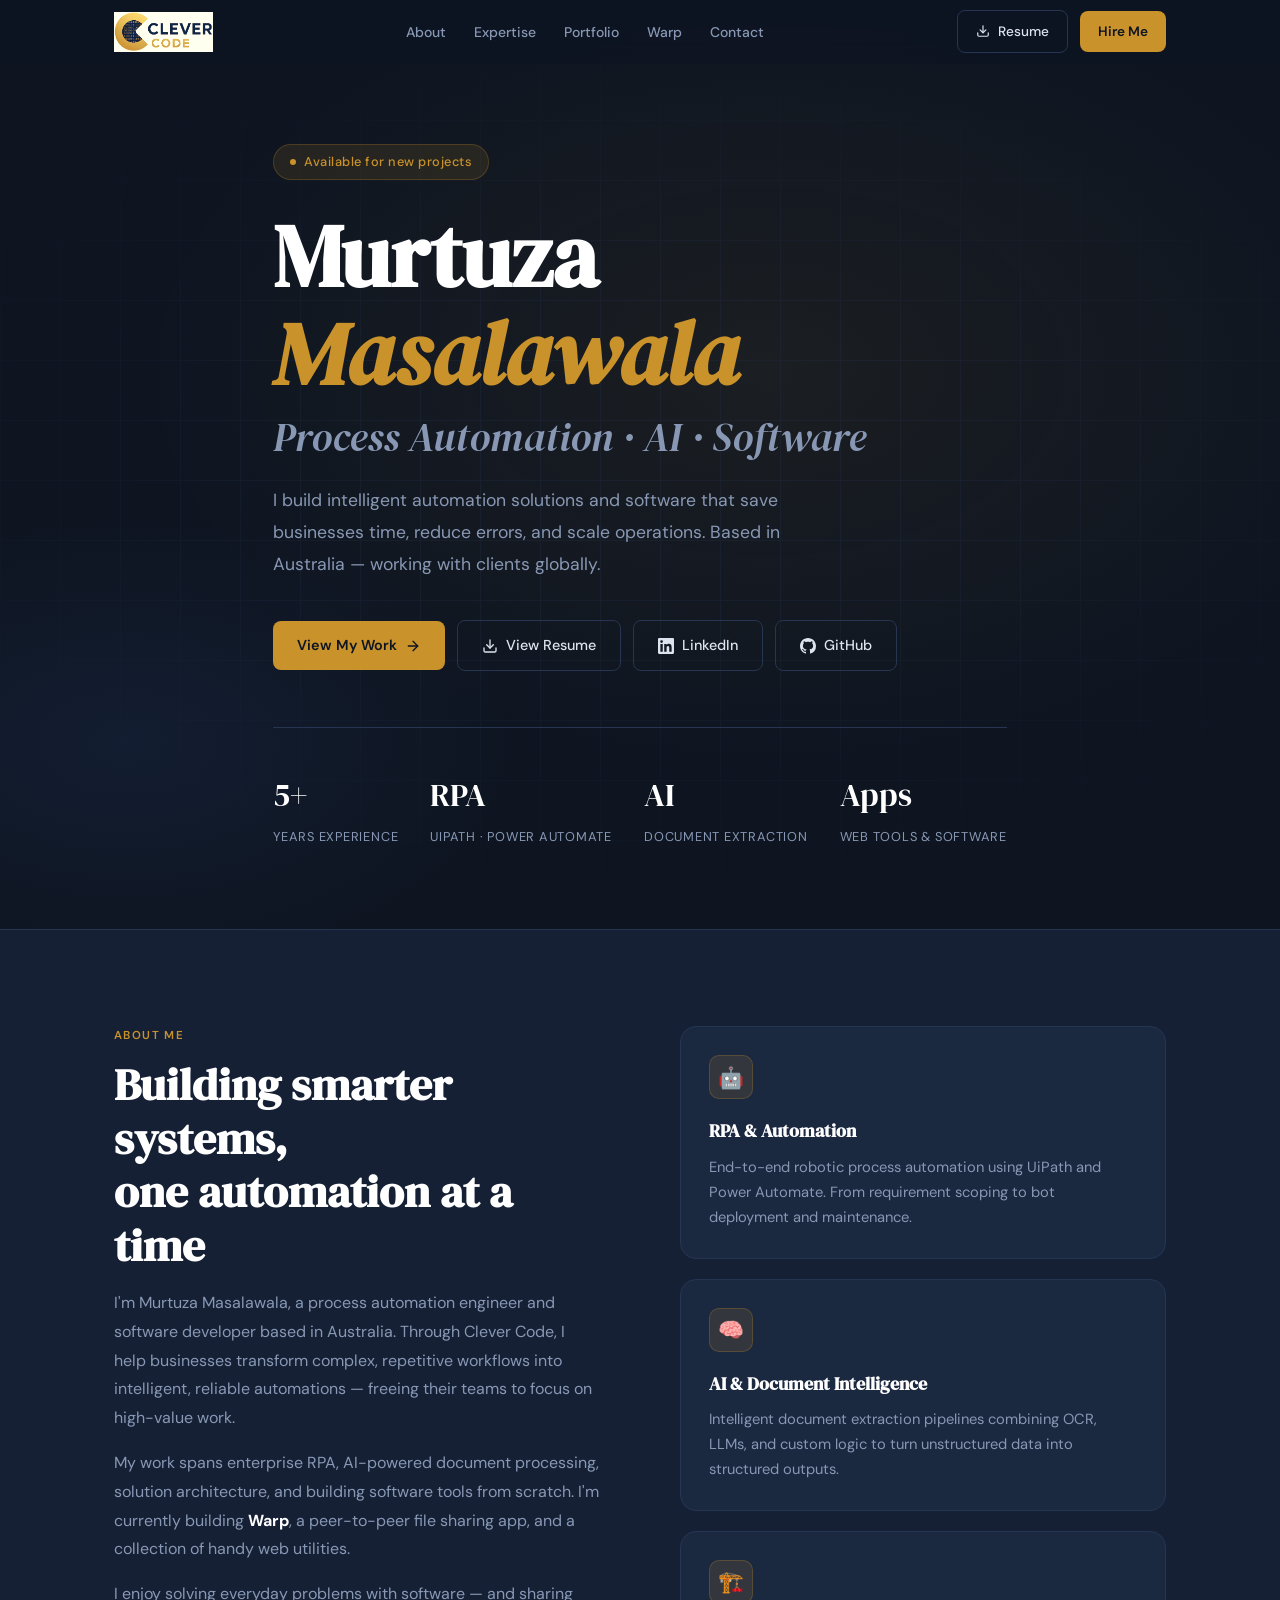
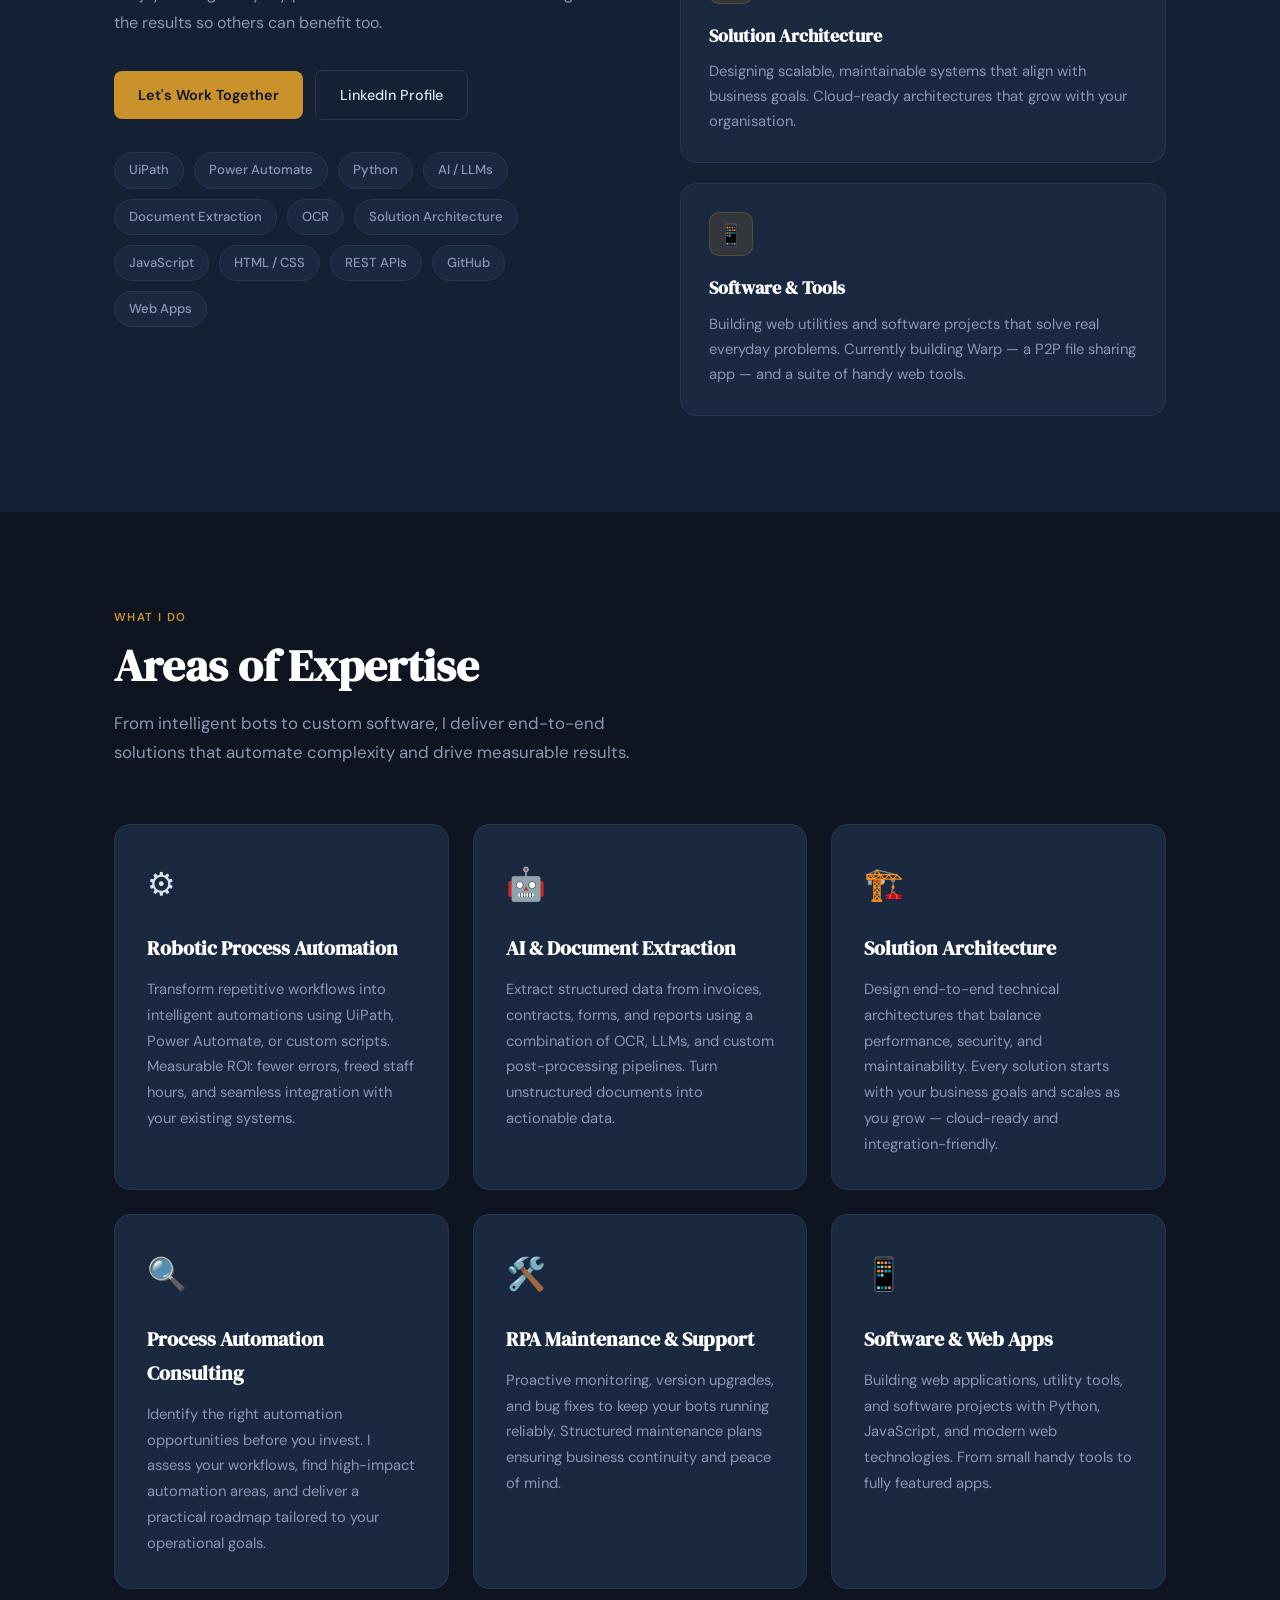
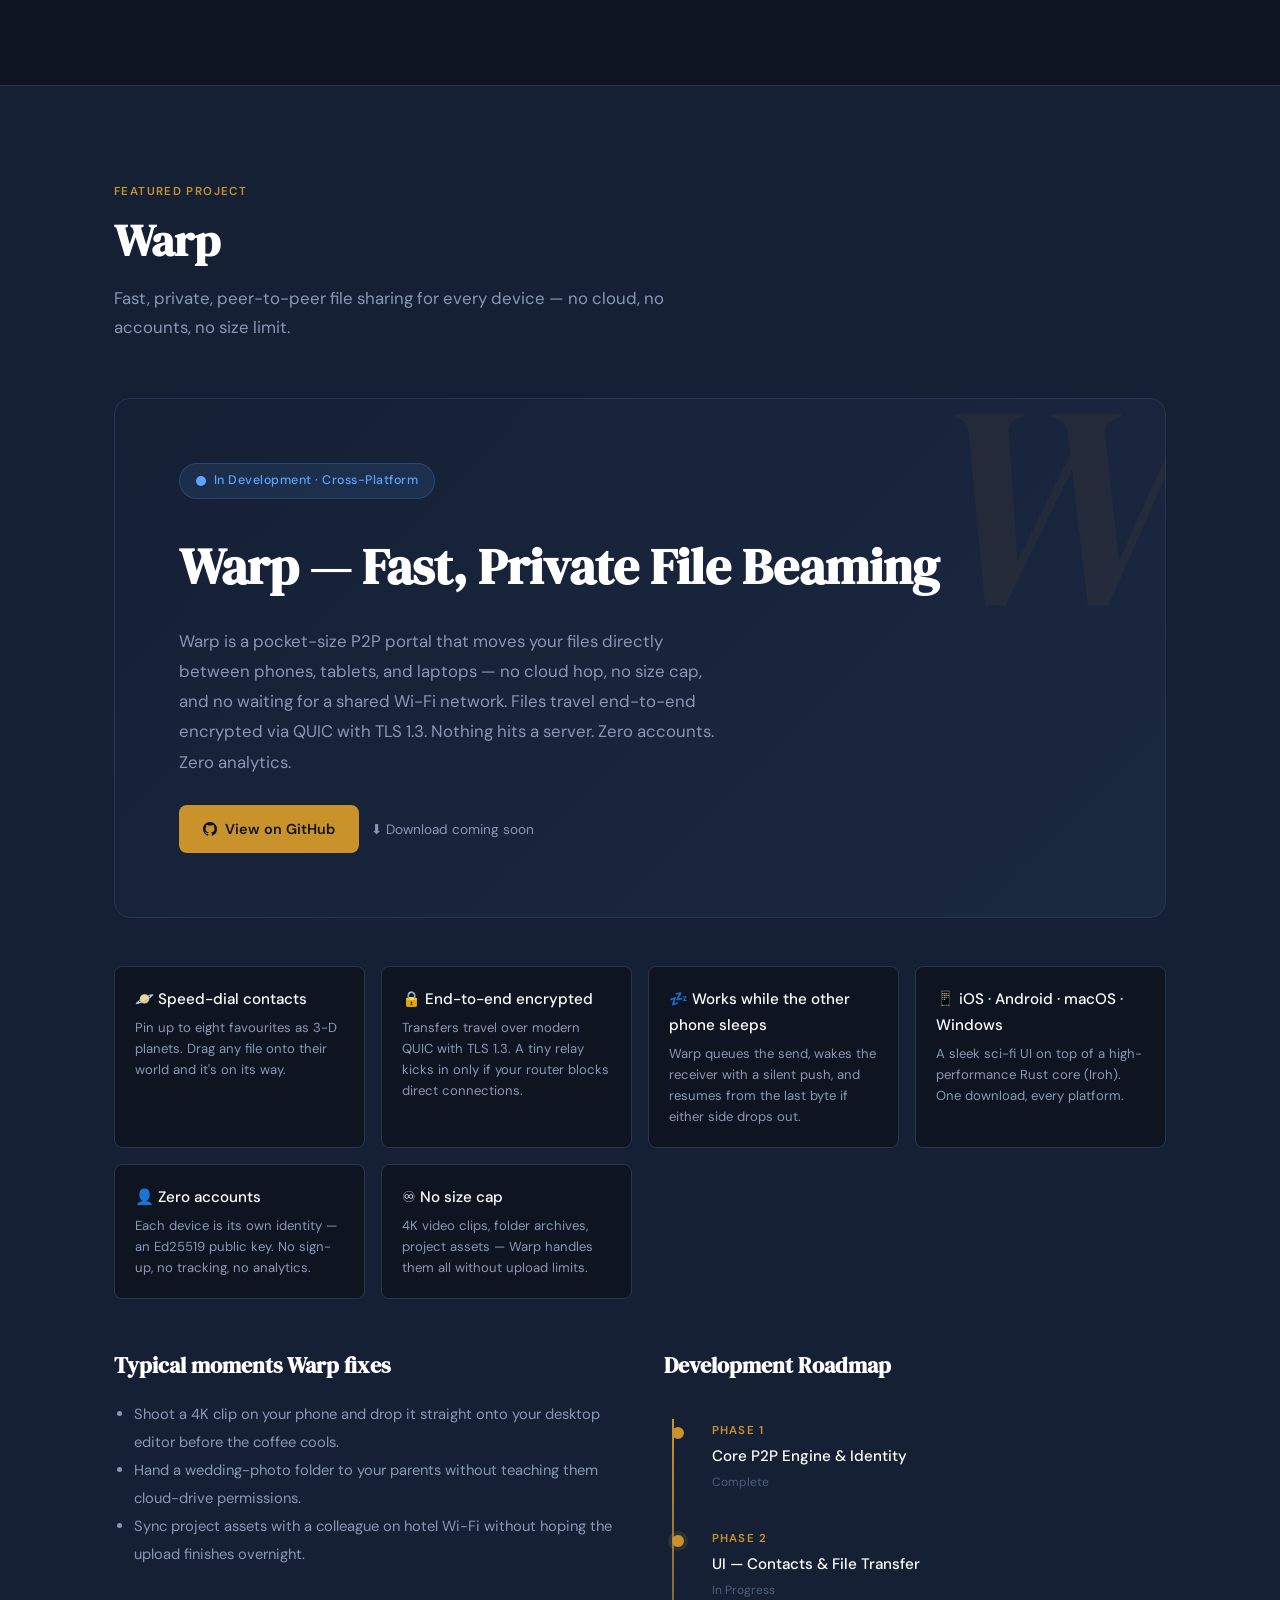
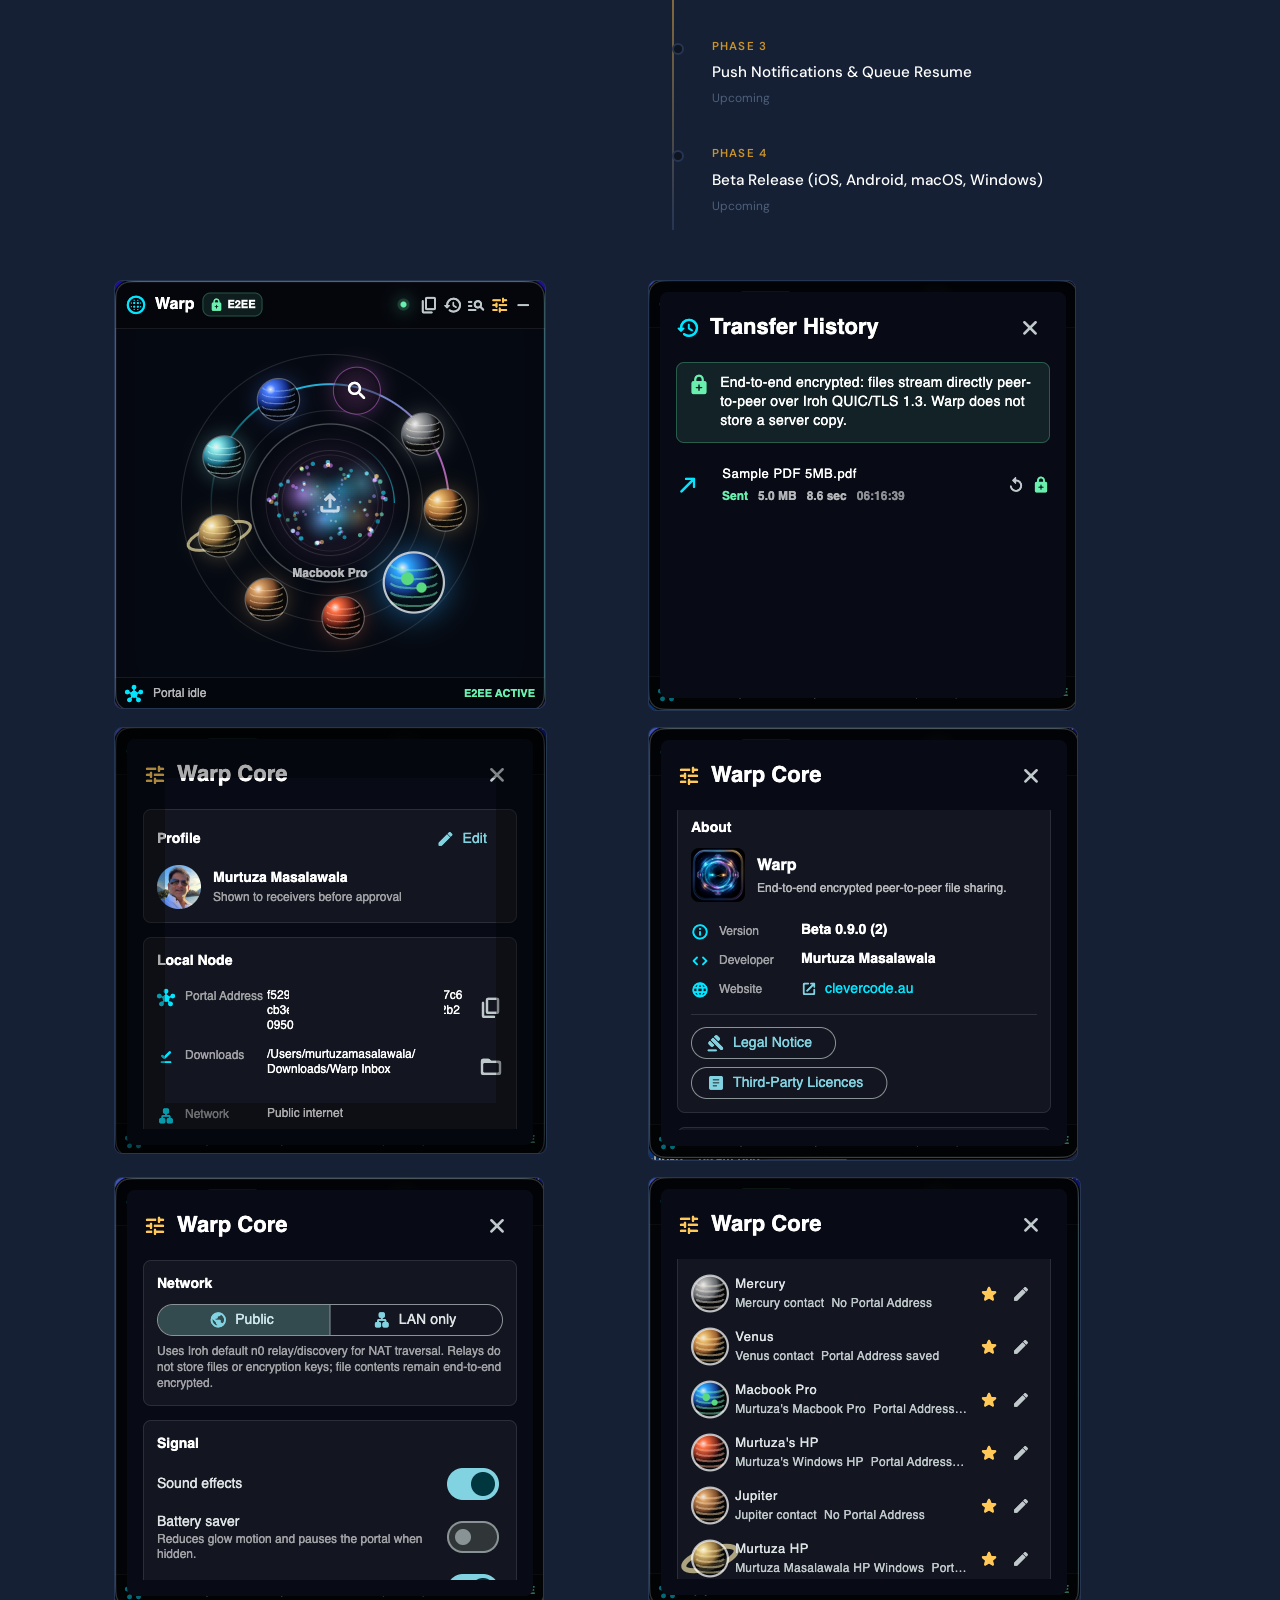
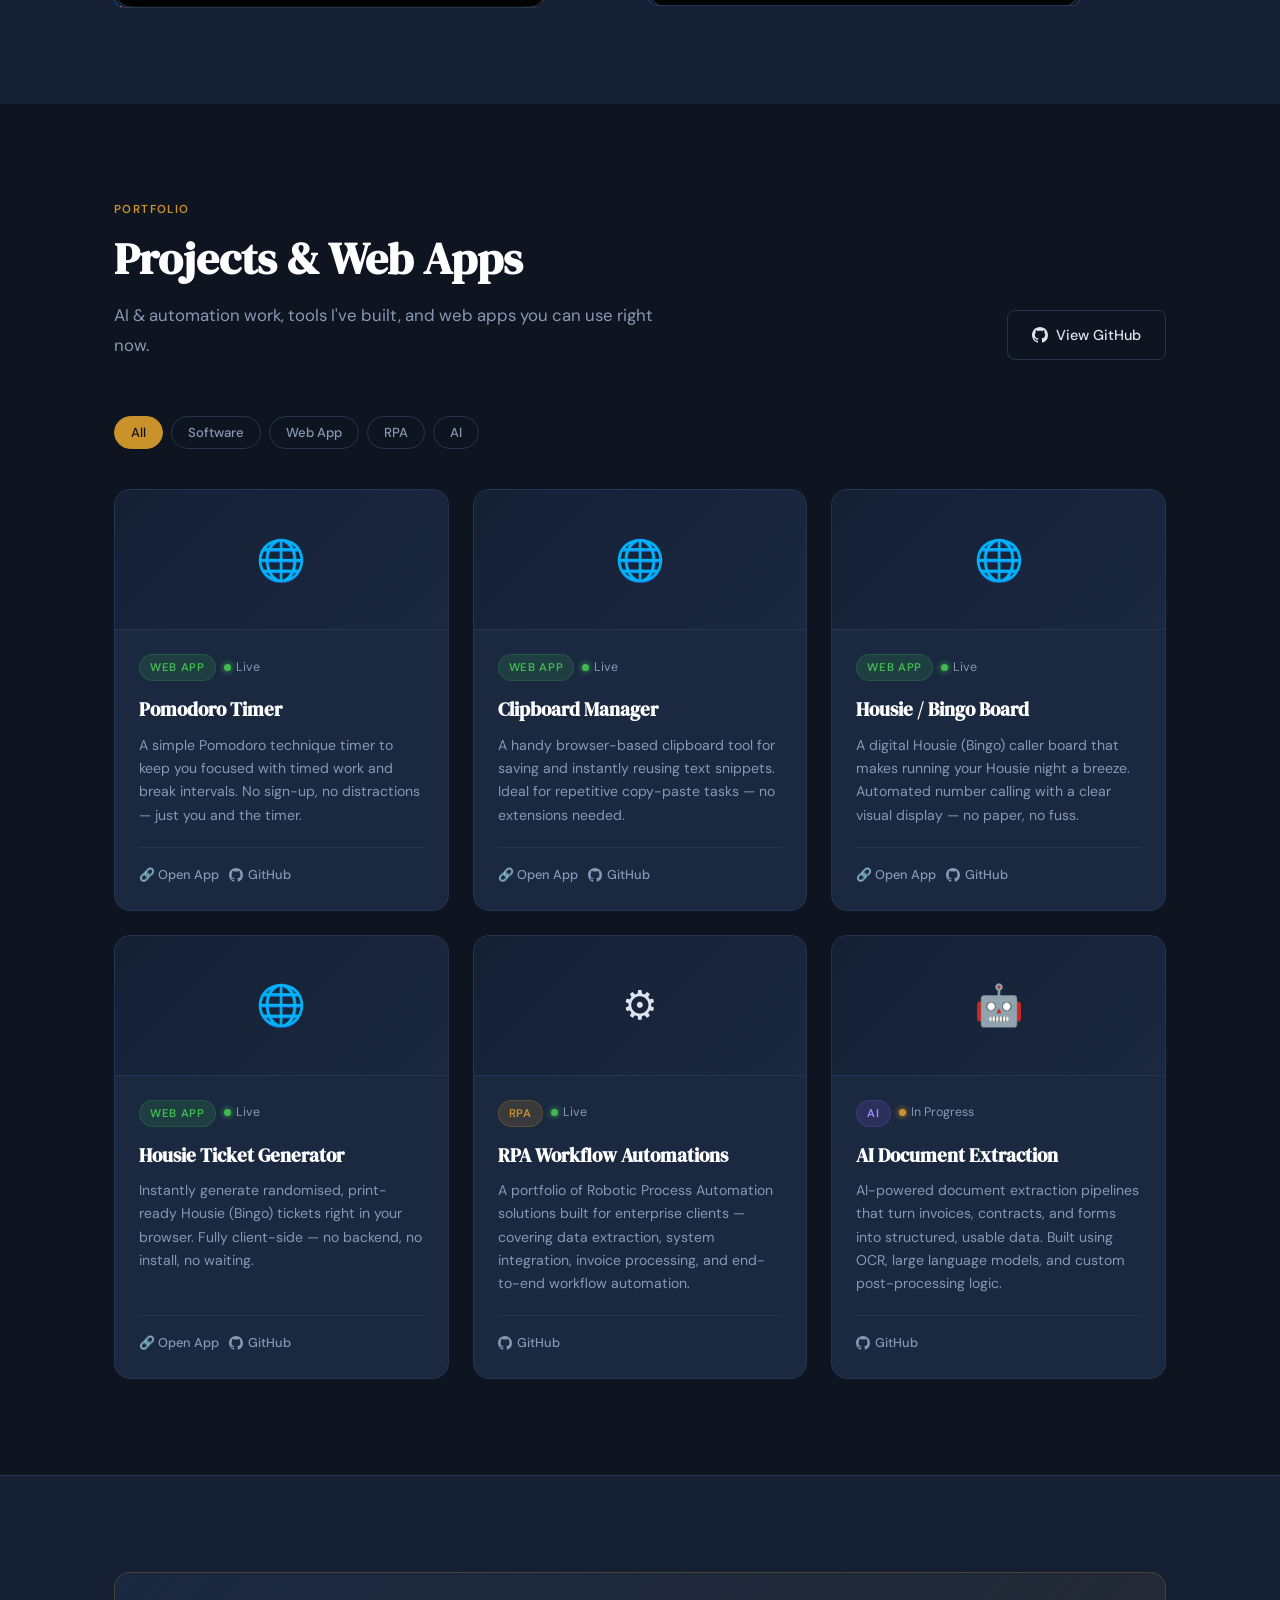
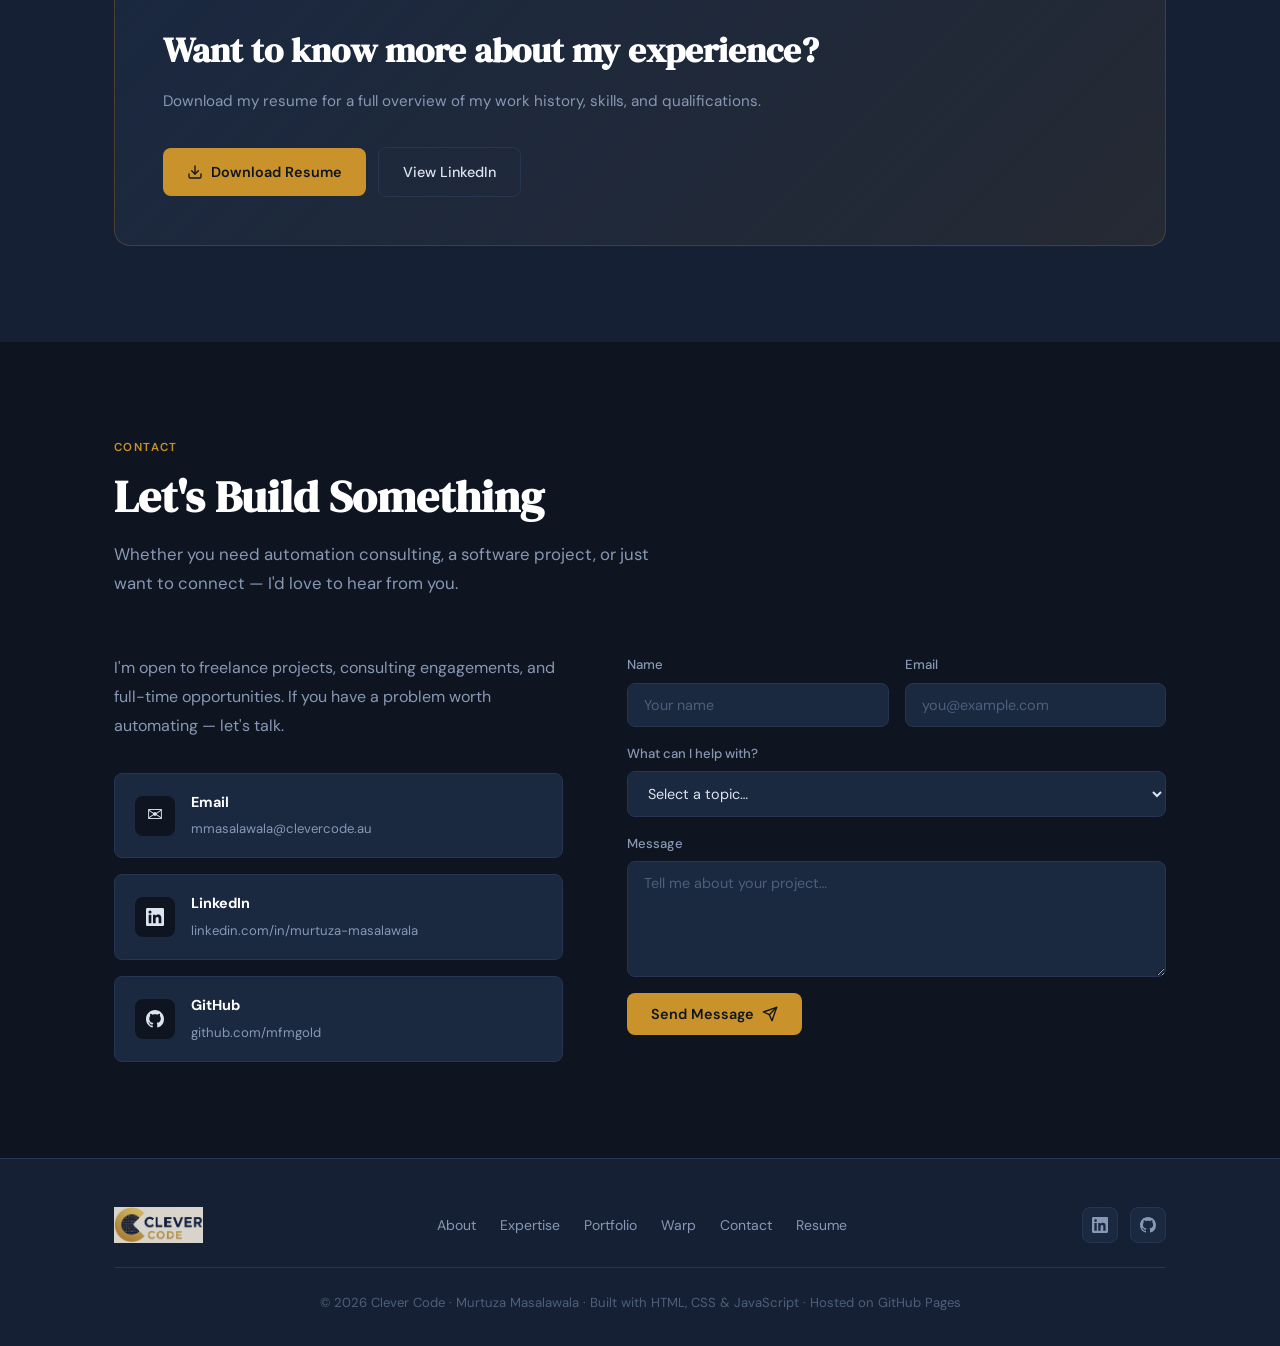
==== commit 358034f6: "New DMG 05.06.2026 and warp images" ====
--- a/index.html
+++ b/index.html
@@ -351,10 +351,24 @@
       </div>
     </div>
 
-    <!-- Screenshot placeholder -->
+    <!-- Screenshot placeholder
     <div style="margin-top:40px;background:var(--bg-3);border:2px dashed var(--border);border-radius:var(--radius-lg);padding:64px 32px;text-align:center;" class="fade-in">
       <p style="color:var(--text-3);font-size:.9rem;margin-bottom:8px;">📸 Screenshots coming soon</p>
       <p style="color:var(--text-3);font-size:.8rem;">Add screenshots to <code style="background:var(--bg);padding:2px 6px;border-radius:4px;color:var(--text-2);">images/warp/</code> and update the Warp section in <code style="background:var(--bg);padding:2px 6px;border-radius:4px;color:var(--text-2);">index.html</code></p>
+    </div> -->
+    <div style="display:grid;grid-template-columns:1fr 1fr;gap:16px;margin-top:40px;">
+      <img src="images/warp/screenshot-1.png" alt="Warp screenshot 1"
+         style="border-radius:8px;border:1px solid var(--border);" />
+      <img src="images/warp/screenshot-2.png" alt="Warp screenshot 2"
+         style="border-radius:8px;border:1px solid var(--border);" />
+      <img src="images/warp/screenshot-3.png" alt="Warp screenshot 2"
+         style="border-radius:8px;border:1px solid var(--border);" />
+      <img src="images/warp/screenshot-4.png" alt="Warp screenshot 2"
+         style="border-radius:8px;border:1px solid var(--border);" />
+      <img src="images/warp/screenshot-5.png" alt="Warp screenshot 2"
+         style="border-radius:8px;border:1px solid var(--border);" />
+      <img src="images/warp/screenshot-6.png" alt="Warp screenshot 2"
+         style="border-radius:8px;border:1px solid var(--border);" />
     </div>
 
   </div>
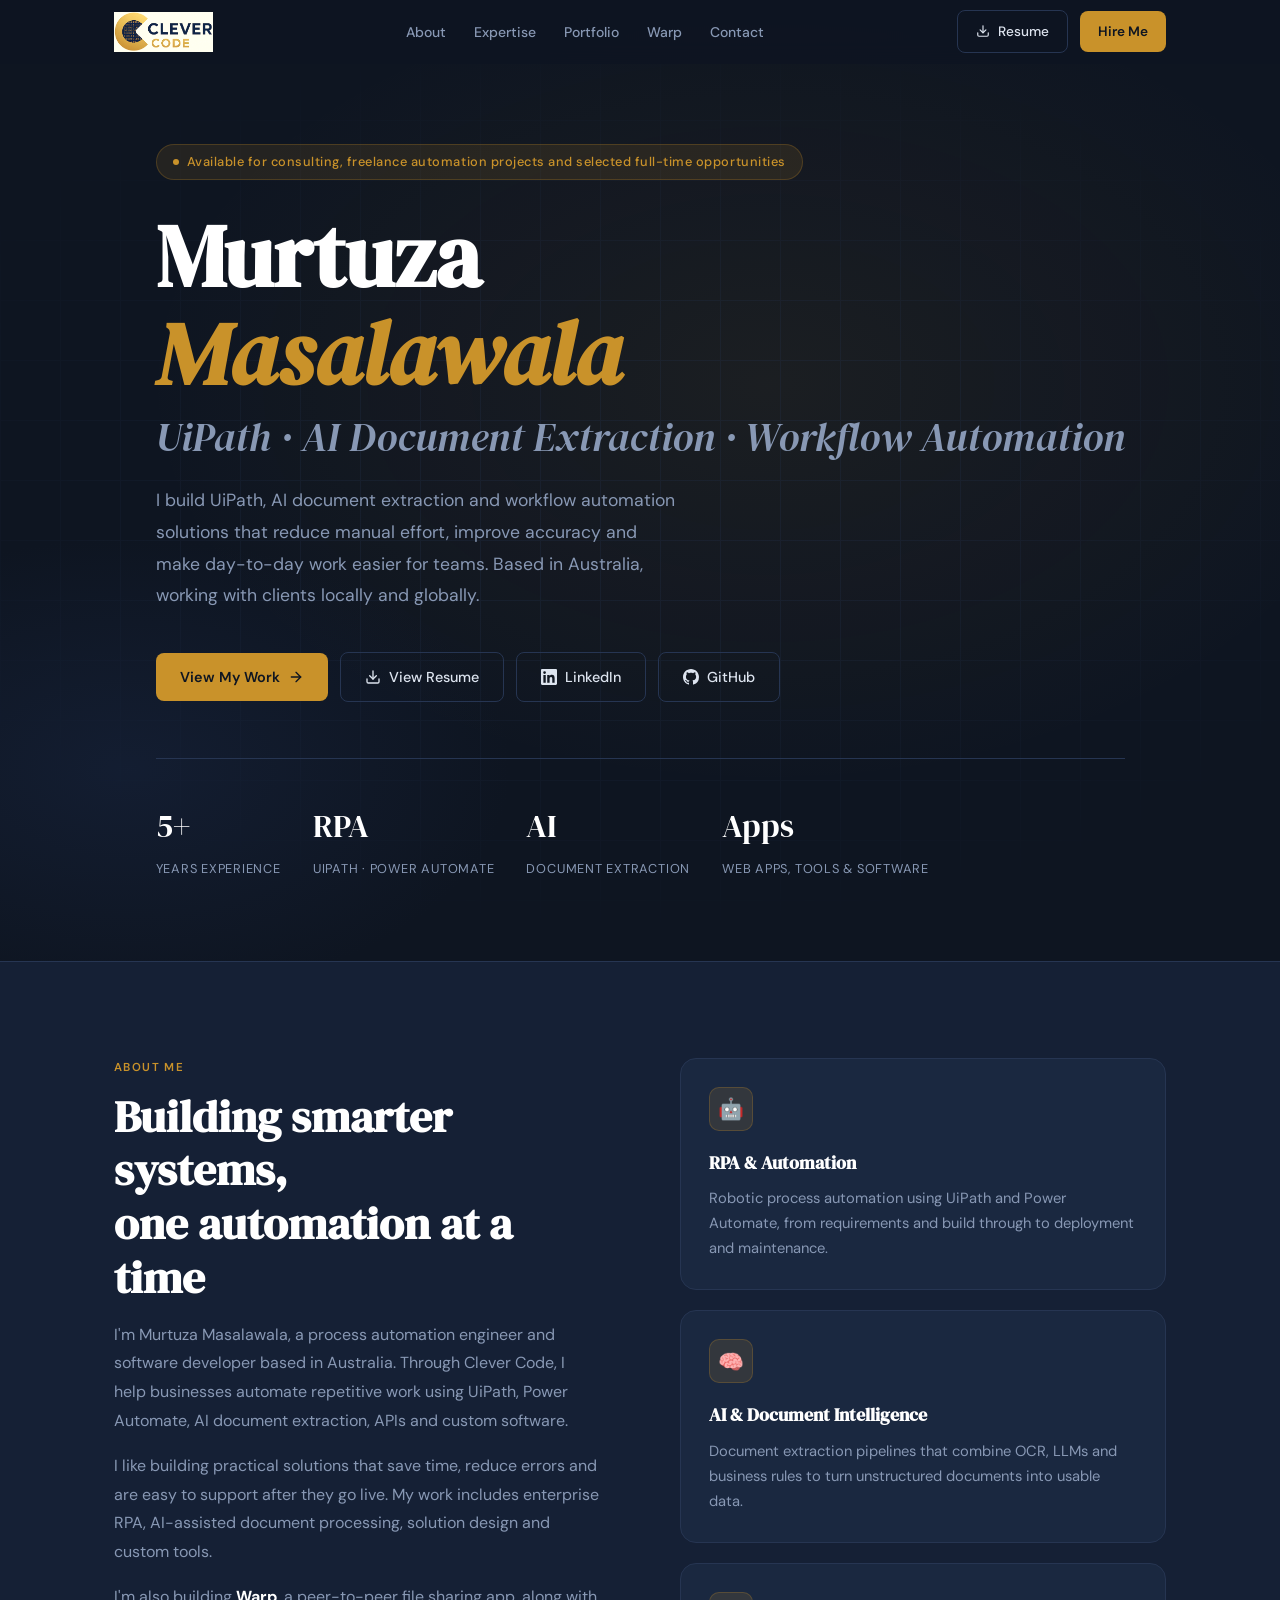
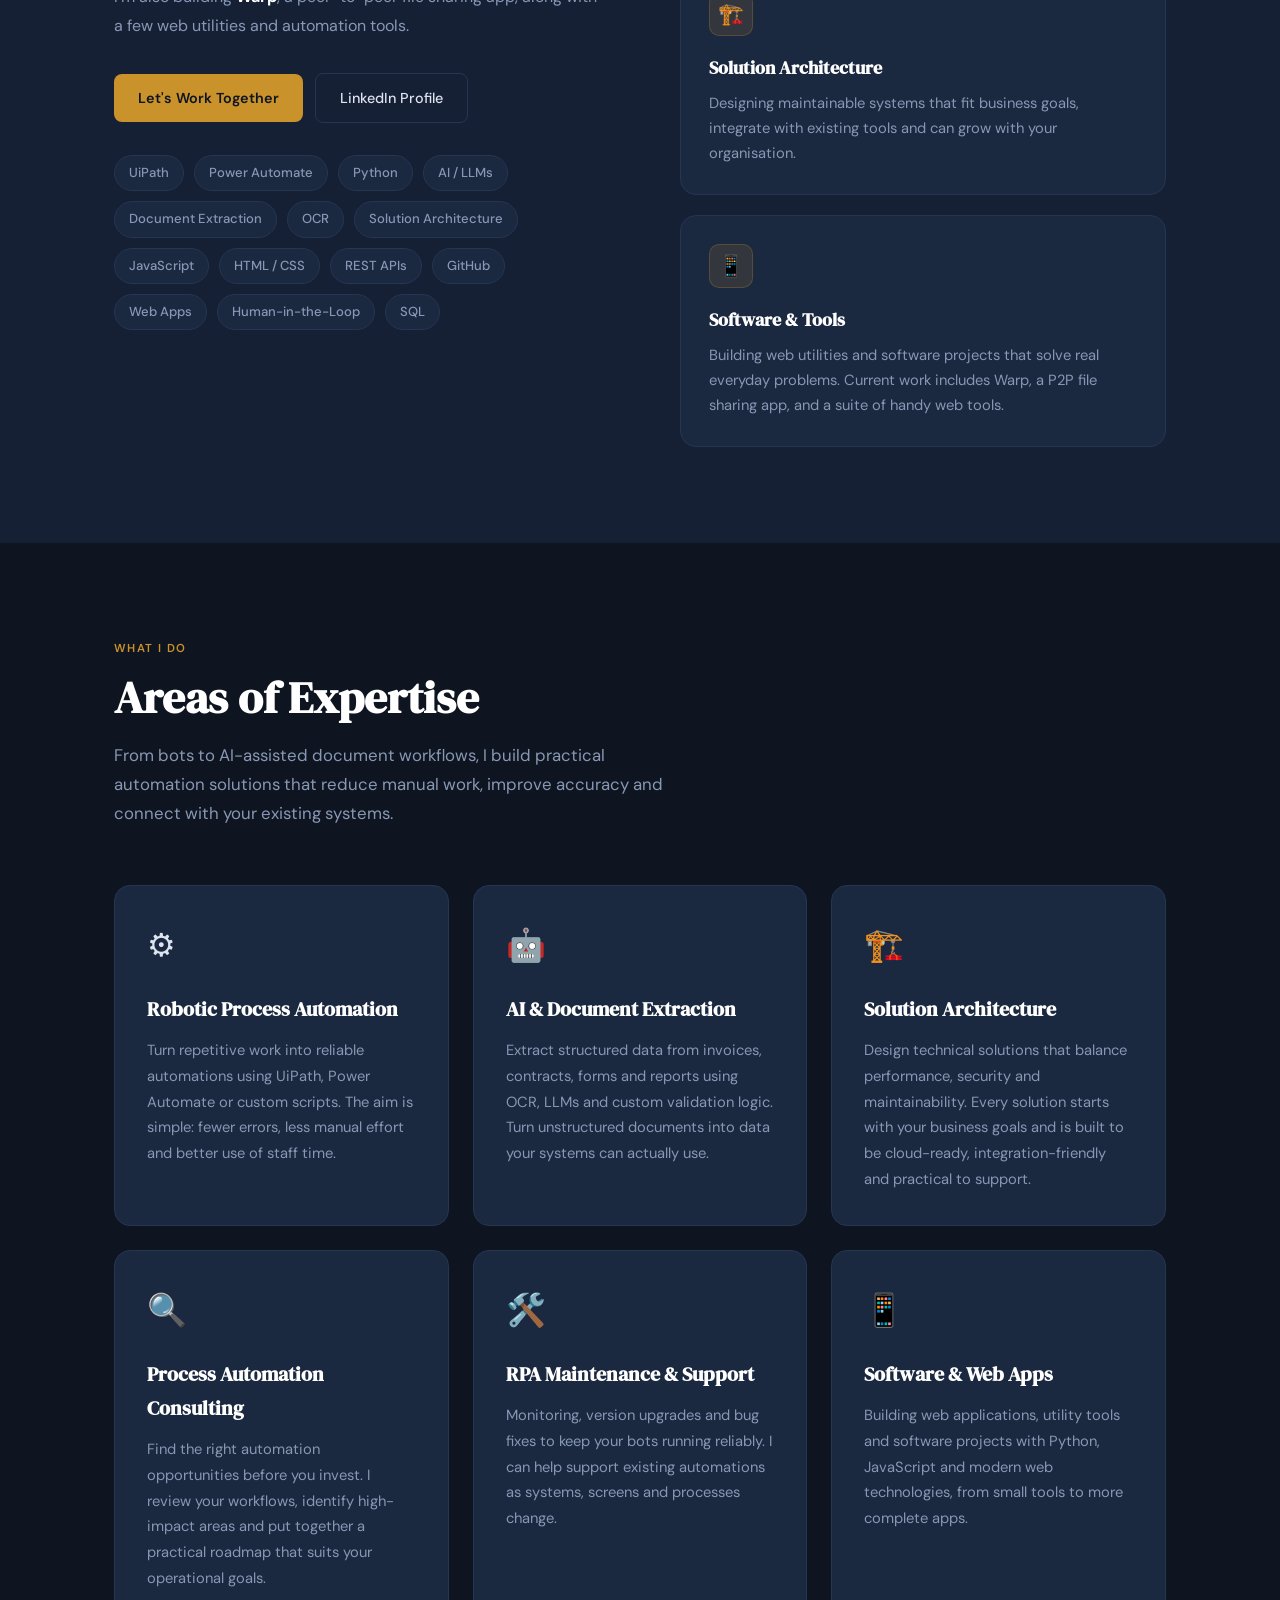
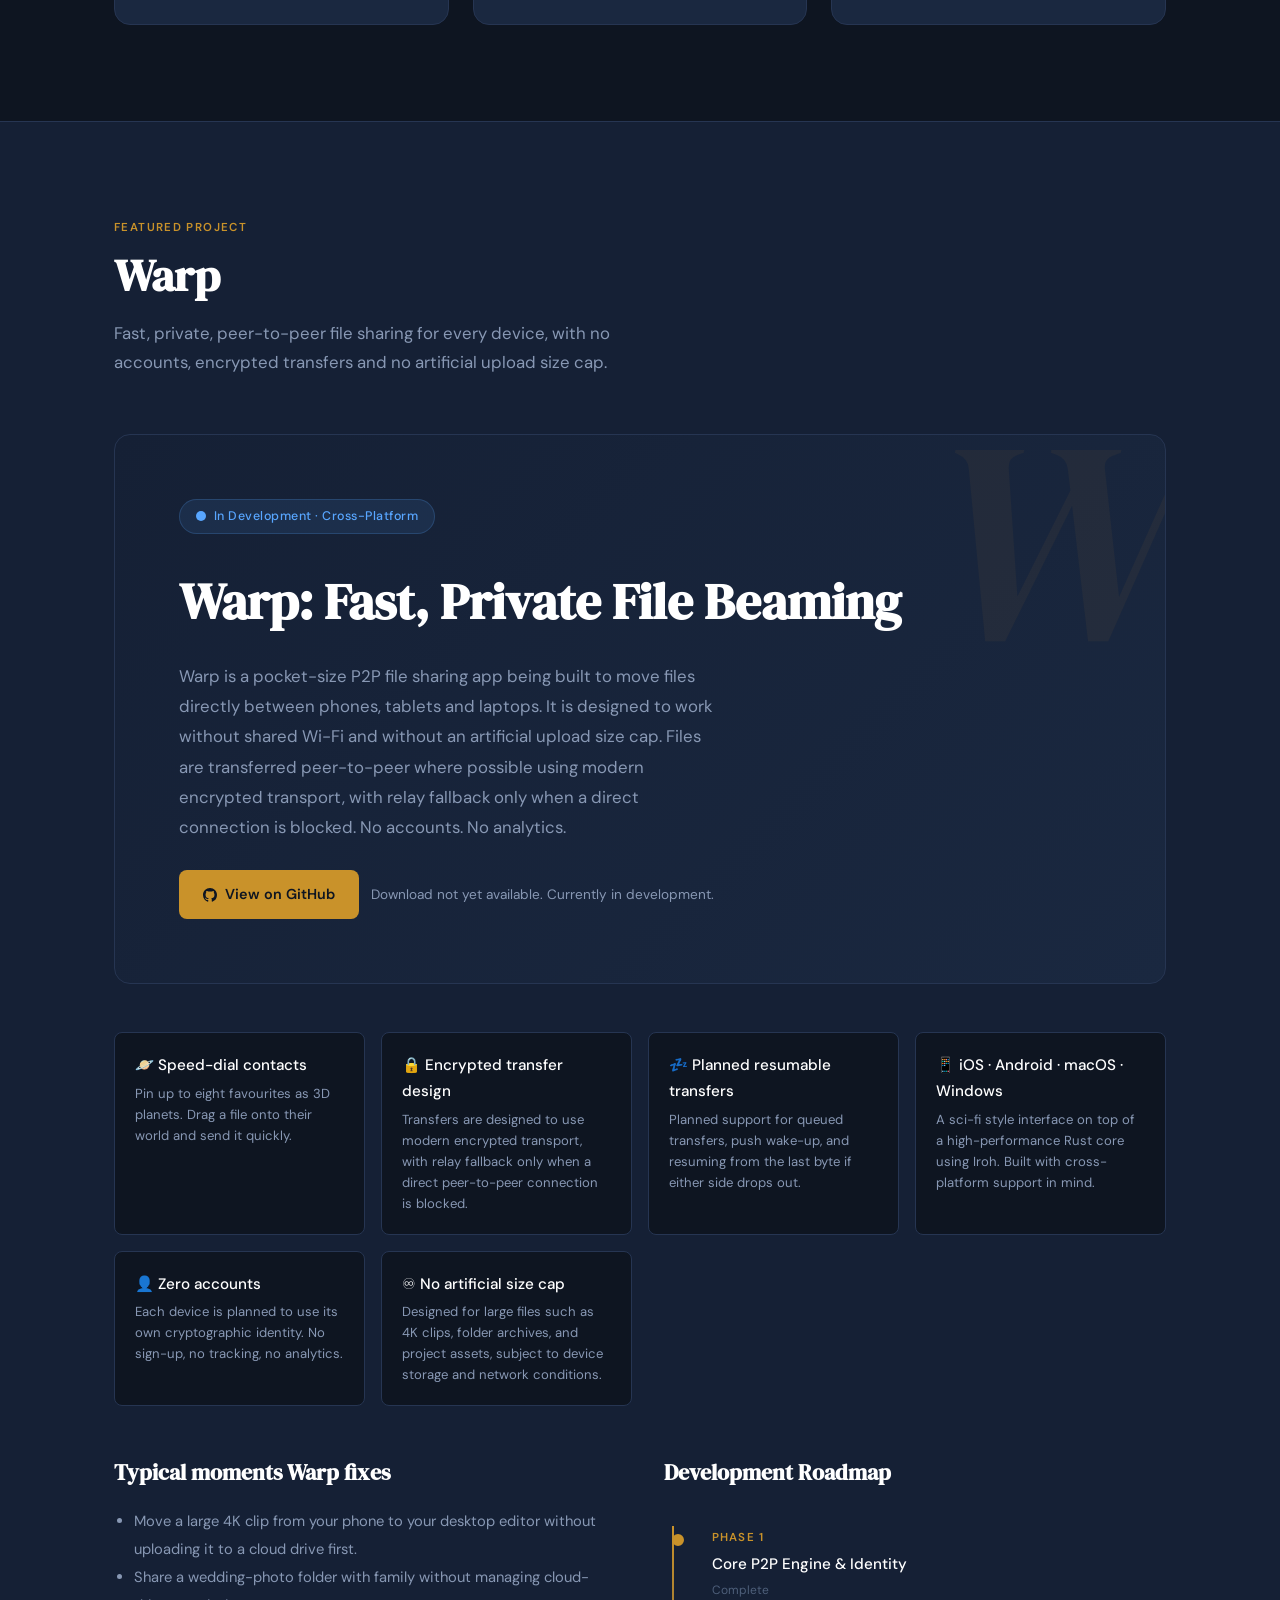
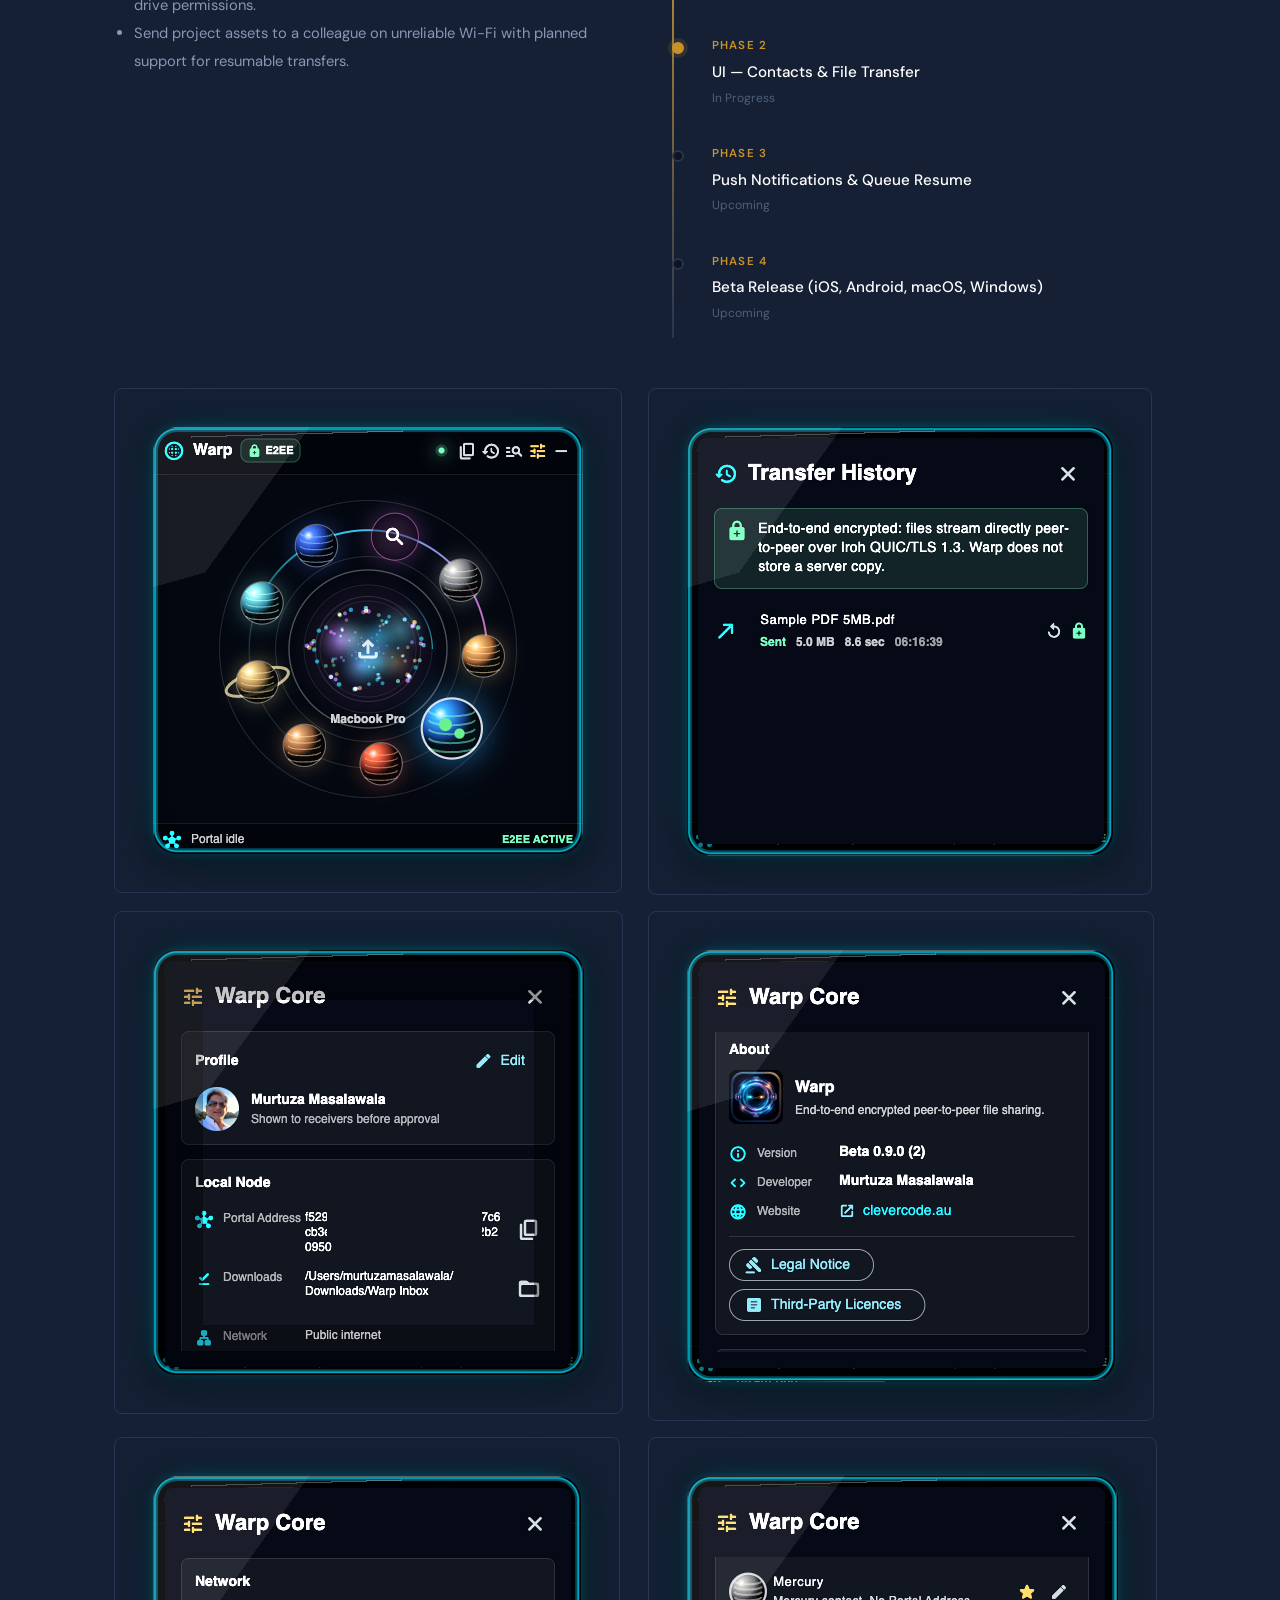
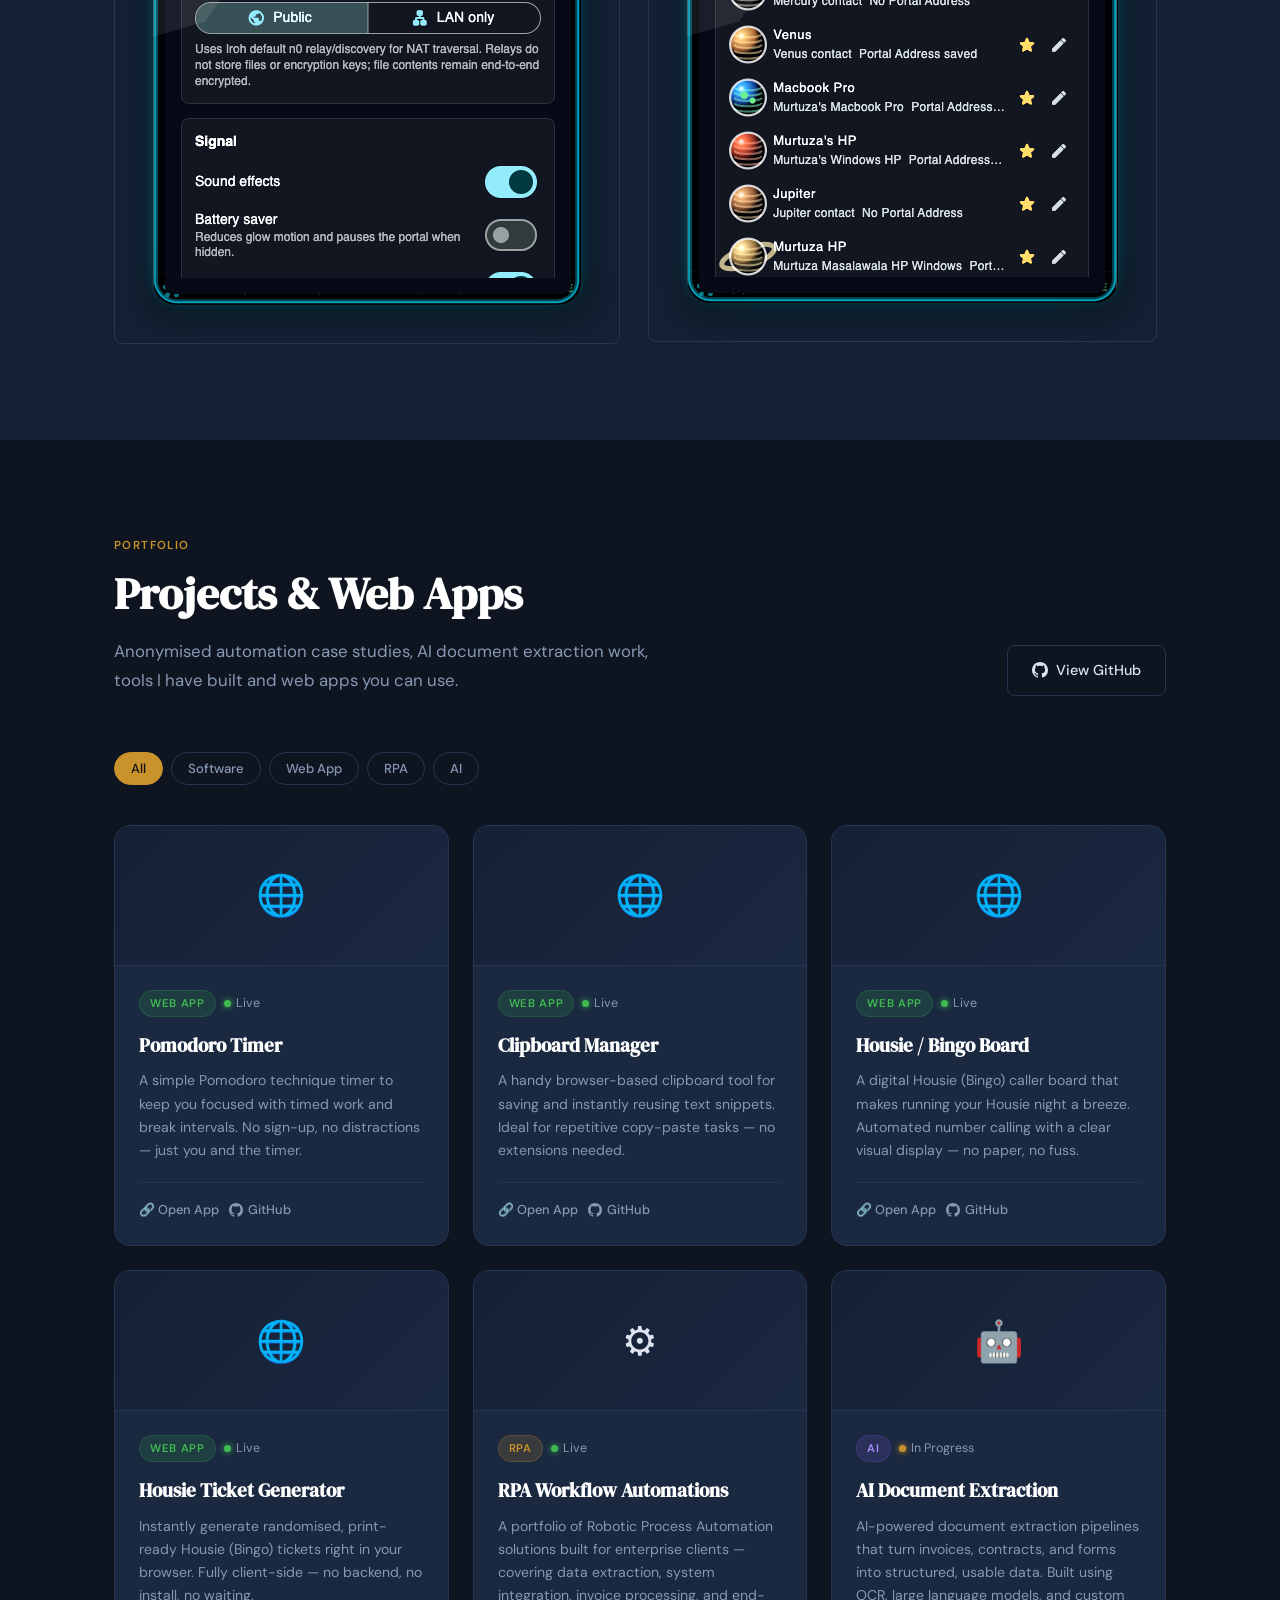
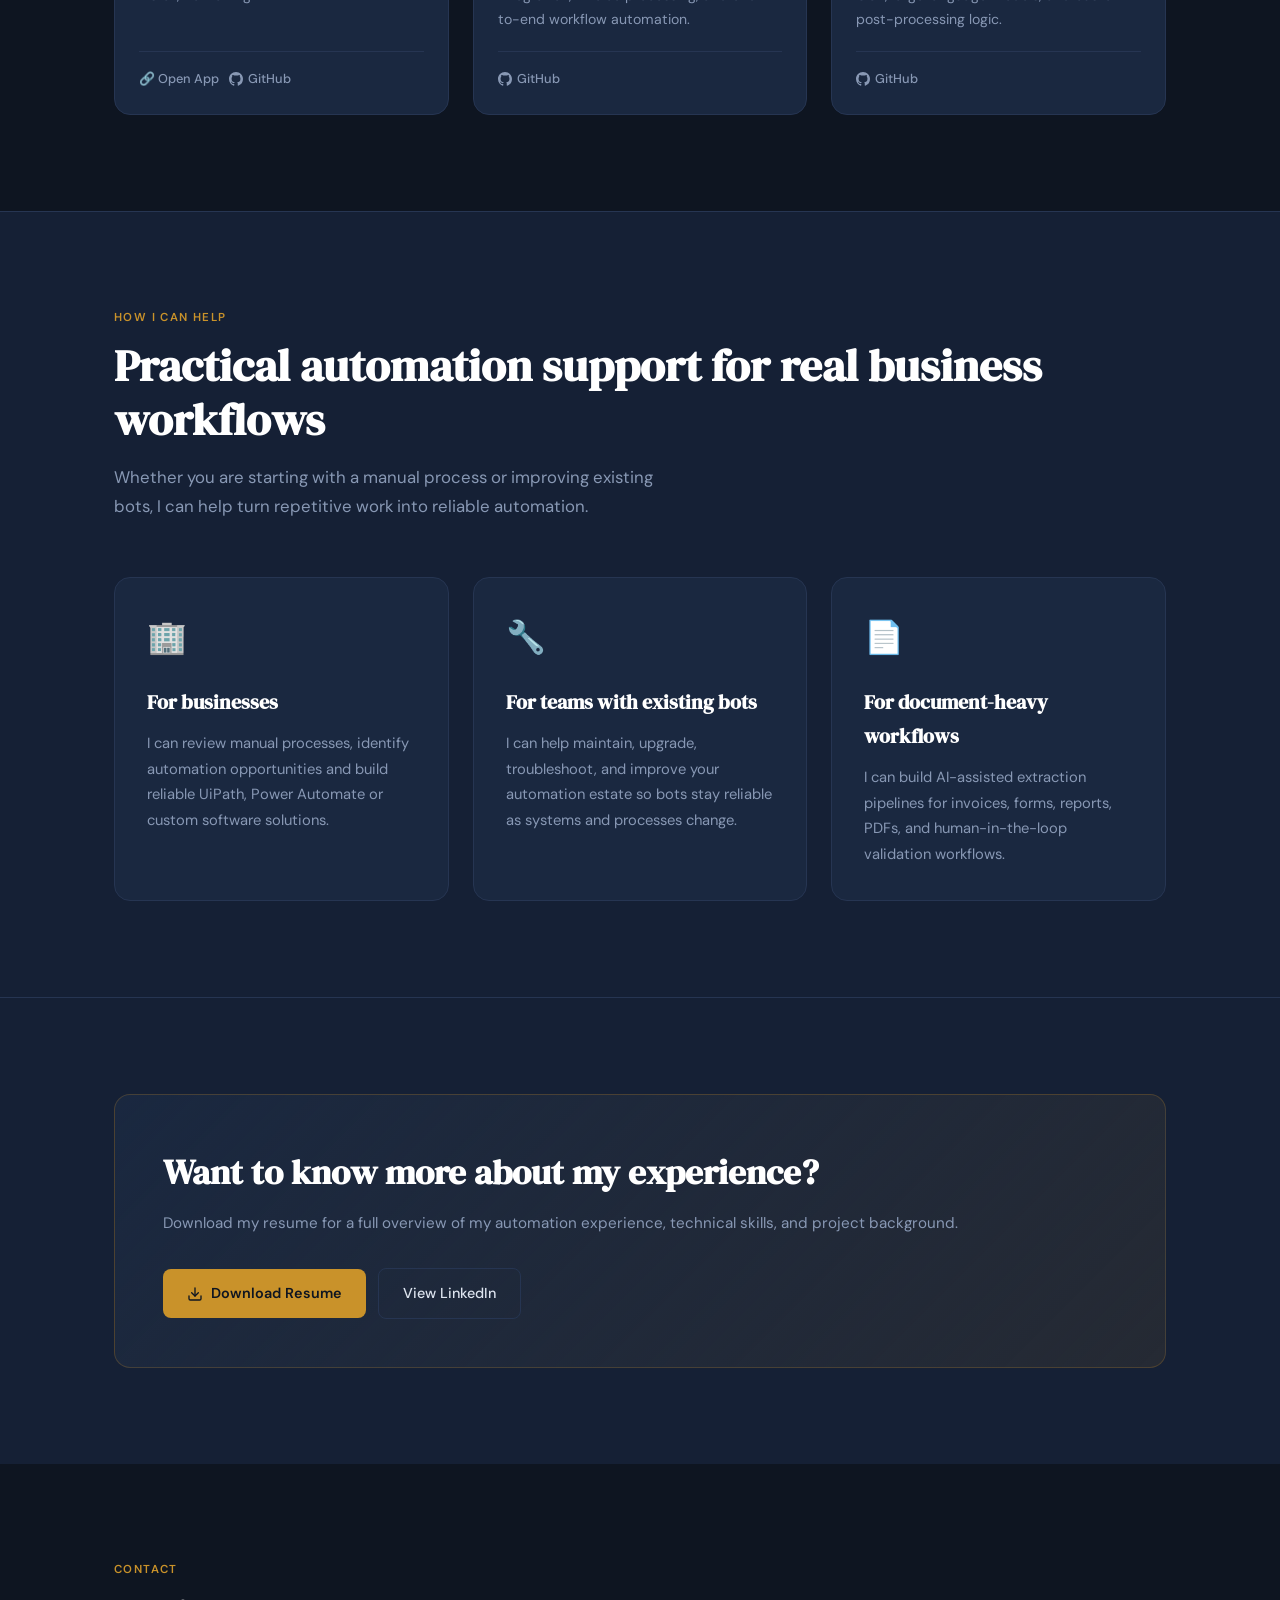
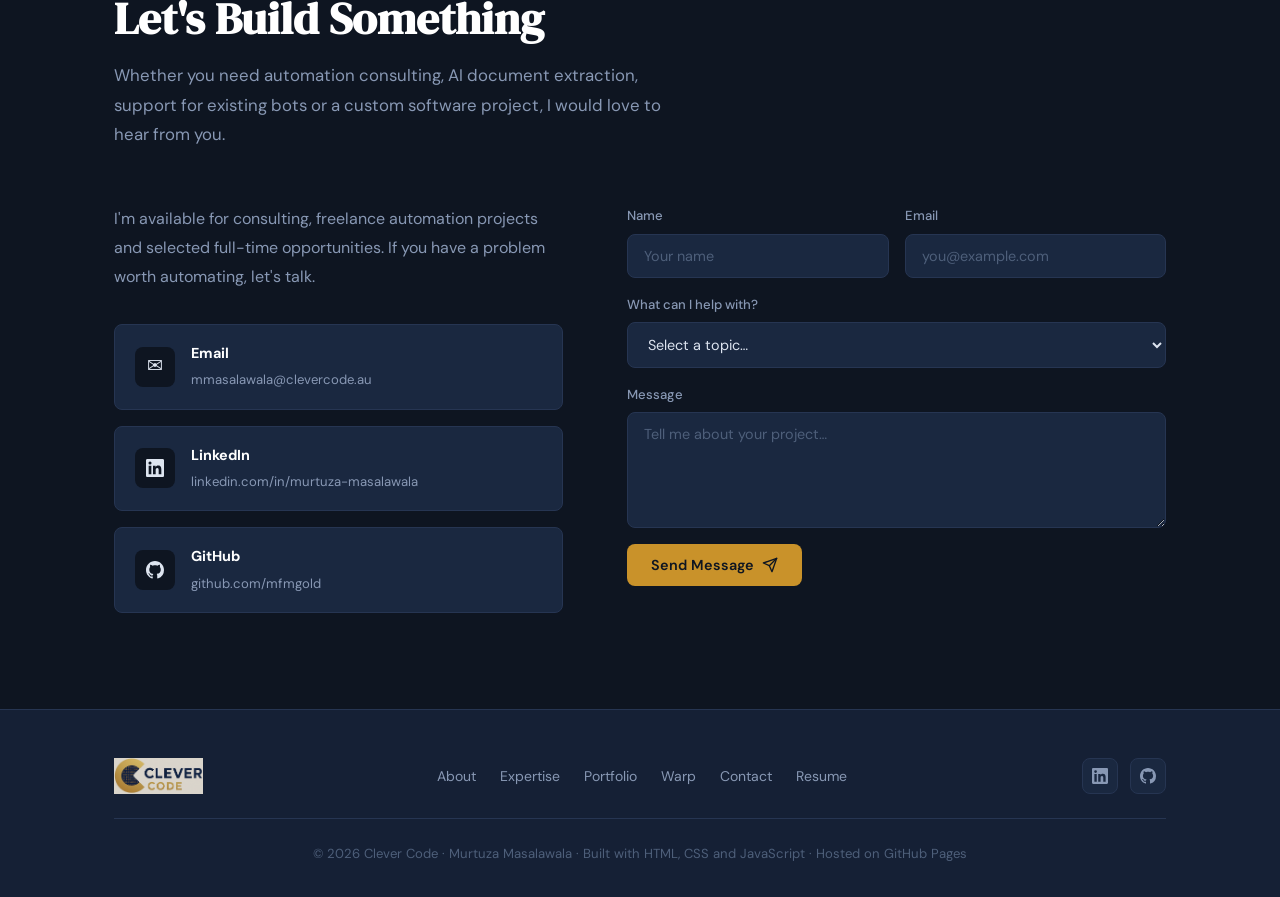
==== commit f0895675: "updated text in index.html" ====
--- a/index.html
+++ b/index.html
@@ -3,14 +3,14 @@
 <head>
   <meta charset="UTF-8" />
   <meta name="viewport" content="width=device-width, initial-scale=1.0" />
-  <meta name="description" content="Murtuza Masalawala — Process Automation Engineer, Solution Architect, and Software Developer based in Australia. Building AI, RPA, and software apps at Clever Code." />
+  <meta name="description" content="Murtuza Masalawala, Process Automation Engineer and Software Developer based in Australia. Building UiPath, AI document extraction, RPA, and workflow automation solutions at Clever Code." />
   <meta name="keywords" content="process automation, RPA, UiPath, Power Automate, solution architect, AI, software developer, Melbourne, Australia" />
   <meta property="og:title" content="Clever Code — Murtuza Masalawala" />
-  <meta property="og:description" content="Process Automation Engineer & Software Developer. Building AI, RPA, and software tools." />
+  <meta property="og:description" content="Process Automation Engineer & Software Developer building UiPath, AI document extraction, RPA, and workflow automation solutions." />
   <meta property="og:type" content="website" />
   <meta property="og:url" content="https://clevercode.au" />
   <meta property="og:image" content="https://clevercode.au/images/logo.png" />
-  <title>Clever Code — Murtuza Masalawala</title>
+  <title>Clever Code | Murtuza Masalawala</title>
   <link rel="stylesheet" href="css/style.css" />
   <link rel="icon" type="image/x-icon" href="images/favicon.ico" />
   <link rel="icon" type="image/png" sizes="32x32" href="images/favicon-32.png" />
@@ -75,7 +75,7 @@
 
       <div class="hero__eyebrow">
         <span></span>
-        Available for new projects
+        Available for consulting, freelance automation projects and selected full-time opportunities
       </div>
 
       <h1 class="hero__title">
@@ -83,12 +83,13 @@
       </h1>
 
       <p class="hero__subtitle">
-        Process Automation · AI · Software
+        UiPath · AI Document Extraction · Workflow Automation
       </p>
 
       <p class="hero__desc">
-        I build intelligent automation solutions and software that save businesses time,
-        reduce errors, and scale operations. Based in Australia — working with clients globally.
+        I build UiPath, AI document extraction and workflow automation solutions that reduce
+        manual effort, improve accuracy and make day-to-day work easier for teams. Based in Australia,
+        working with clients locally and globally.
       </p>
 
       <div class="btn-group">
@@ -125,7 +126,7 @@
         </div>
         <div>
           <span class="hero__stat-value">Apps</span>
-          <span class="hero__stat-label">Web Tools & Software</span>
+          <span class="hero__stat-label">Web Apps, Tools & Software</span>
         </div>
       </div>
 
@@ -146,19 +147,17 @@
         <h2 class="section-title">Building smarter systems,<br>one automation at a time</h2>
         <p style="color:var(--text-2);line-height:1.8;margin-bottom:16px;">
           I'm Murtuza Masalawala, a process automation engineer and software developer
-          based in Australia. Through Clever Code, I help businesses transform complex,
-          repetitive workflows into intelligent, reliable automations — freeing their teams
-          to focus on high-value work.
+          based in Australia. Through Clever Code, I help businesses automate repetitive
+          work using UiPath, Power Automate, AI document extraction, APIs and custom software.
         </p>
         <p style="color:var(--text-2);line-height:1.8;margin-bottom:16px;">
-          My work spans enterprise RPA, AI-powered document processing, solution architecture,
-          and building software tools from scratch. I'm currently building
-          <strong style="color:var(--white);">Warp</strong>, a peer-to-peer file sharing app,
-          and a collection of handy web utilities.
+          I like building practical solutions that save time, reduce errors and are easy to
+          support after they go live. My work includes enterprise RPA, AI-assisted document
+          processing, solution design and custom tools.
         </p>
         <p style="color:var(--text-2);line-height:1.8;margin-bottom:32px;">
-          I enjoy solving everyday problems with software — and sharing the results so others
-          can benefit too.
+          I'm also building <strong style="color:var(--white);">Warp</strong>, a peer-to-peer
+          file sharing app, along with a few web utilities and automation tools.
         </p>
 
         <div class="btn-group">
@@ -179,6 +178,8 @@
           <span class="skill-tag">REST APIs</span>
           <span class="skill-tag">GitHub</span>
           <span class="skill-tag">Web Apps</span>
+          <span class="skill-tag">Human-in-the-Loop</span>
+          <span class="skill-tag">SQL</span>
         </div>
       </div>
 
@@ -186,26 +187,26 @@
         <div class="about__card">
           <div class="about__card-icon">🤖</div>
           <h3>RPA & Automation</h3>
-          <p>End-to-end robotic process automation using UiPath and Power Automate.
-             From requirement scoping to bot deployment and maintenance.</p>
+          <p>Robotic process automation using UiPath and Power Automate,
+             from requirements and build through to deployment and maintenance.</p>
         </div>
         <div class="about__card">
           <div class="about__card-icon">🧠</div>
           <h3>AI & Document Intelligence</h3>
-          <p>Intelligent document extraction pipelines combining OCR, LLMs, and
-             custom logic to turn unstructured data into structured outputs.</p>
+          <p>Document extraction pipelines that combine OCR, LLMs and
+             business rules to turn unstructured documents into usable data.</p>
         </div>
         <div class="about__card">
           <div class="about__card-icon">🏗️</div>
           <h3>Solution Architecture</h3>
-          <p>Designing scalable, maintainable systems that align with business goals.
-             Cloud-ready architectures that grow with your organisation.</p>
+          <p>Designing maintainable systems that fit business goals,
+             integrate with existing tools and can grow with your organisation.</p>
         </div>
         <div class="about__card">
           <div class="about__card-icon">📱</div>
           <h3>Software & Tools</h3>
           <p>Building web utilities and software projects that solve real everyday problems.
-             Currently building Warp — a P2P file sharing app — and a suite of handy web tools.</p>
+             Current work includes Warp, a P2P file sharing app, and a suite of handy web tools.</p>
         </div>
       </div>
 
@@ -222,51 +223,50 @@
     <div class="section-header fade-in">
       <span class="label">What I Do</span>
       <h2 class="section-title">Areas of Expertise</h2>
-      <p class="section-sub">From intelligent bots to custom software, I deliver end-to-end solutions
-        that automate complexity and drive measurable results.</p>
+      <p class="section-sub">From bots to AI-assisted document workflows, I build practical automation solutions
+        that reduce manual work, improve accuracy and connect with your existing systems.</p>
     </div>
 
     <div class="grid-2">
       <div class="service-card fade-in">
         <div class="service-card__icon">⚙️</div>
         <h3>Robotic Process Automation</h3>
-        <p>Transform repetitive workflows into intelligent automations using UiPath, Power Automate,
-           or custom scripts. Measurable ROI: fewer errors, freed staff hours, and seamless
-           integration with your existing systems.</p>
+        <p>Turn repetitive work into reliable automations using UiPath, Power Automate
+           or custom scripts. The aim is simple: fewer errors, less manual effort and better
+           use of staff time.</p>
       </div>
       <div class="service-card fade-in">
         <div class="service-card__icon">🤖</div>
         <h3>AI & Document Extraction</h3>
-        <p>Extract structured data from invoices, contracts, forms, and reports using
-           a combination of OCR, LLMs, and custom post-processing pipelines.
-           Turn unstructured documents into actionable data.</p>
+        <p>Extract structured data from invoices, contracts, forms and reports using
+           OCR, LLMs and custom validation logic. Turn unstructured documents into data
+           your systems can actually use.</p>
       </div>
       <div class="service-card fade-in">
         <div class="service-card__icon">🏗️</div>
         <h3>Solution Architecture</h3>
-        <p>Design end-to-end technical architectures that balance performance, security,
-           and maintainability. Every solution starts with your business goals and
-           scales as you grow — cloud-ready and integration-friendly.</p>
+        <p>Design technical solutions that balance performance, security and maintainability.
+           Every solution starts with your business goals and is built to be cloud-ready,
+           integration-friendly and practical to support.</p>
       </div>
       <div class="service-card fade-in">
         <div class="service-card__icon">🔍</div>
         <h3>Process Automation Consulting</h3>
-        <p>Identify the right automation opportunities before you invest. I assess your
-           workflows, find high-impact automation areas, and deliver a practical roadmap
-           tailored to your operational goals.</p>
+        <p>Find the right automation opportunities before you invest. I review your
+           workflows, identify high-impact areas and put together a practical roadmap
+           that suits your operational goals.</p>
       </div>
       <div class="service-card fade-in">
         <div class="service-card__icon">🛠️</div>
         <h3>RPA Maintenance & Support</h3>
-        <p>Proactive monitoring, version upgrades, and bug fixes to keep your bots
-           running reliably. Structured maintenance plans ensuring business continuity
-           and peace of mind.</p>
+        <p>Monitoring, version upgrades and bug fixes to keep your bots running reliably.
+           I can help support existing automations as systems, screens and processes change.</p>
       </div>
       <div class="service-card fade-in">
         <div class="service-card__icon">📱</div>
         <h3>Software & Web Apps</h3>
-        <p>Building web applications, utility tools, and software projects with Python,
-           JavaScript, and modern web technologies. From small handy tools to fully featured apps.</p>
+        <p>Building web applications, utility tools and software projects with Python,
+           JavaScript and modern web technologies, from small tools to more complete apps.</p>
       </div>
     </div>
   </div>
@@ -282,7 +282,7 @@
     <div class="section-header fade-in">
       <span class="label">Featured Project</span>
       <h2 class="section-title">Warp</h2>
-      <p class="section-sub">Fast, private, peer-to-peer file sharing for every device — no cloud, no accounts, no size limit.</p>
+      <p class="section-sub">Fast, private, peer-to-peer file sharing for every device, with no accounts, encrypted transfers and no artificial upload size cap.</p>
     </div>
 
     <div class="warp-hero fade-in">
@@ -290,19 +290,20 @@
         <svg width="10" height="10" viewBox="0 0 10 10" fill="currentColor"><circle cx="5" cy="5" r="5"/></svg>
         In Development · Cross-Platform
       </div>
-      <h2>Warp — Fast, Private File Beaming</h2>
+      <h2>Warp: Fast, Private File Beaming</h2>
       <p>
-        Warp is a pocket-size P2P portal that moves your files directly between phones, tablets, and
-        laptops — no cloud hop, no size cap, and no waiting for a shared Wi-Fi network.
-        Files travel end-to-end encrypted via QUIC with TLS 1.3. Nothing hits a server.
-        Zero accounts. Zero analytics.
+        Warp is a pocket-size P2P file sharing app being built to move files directly between
+        phones, tablets and laptops. It is designed to work without shared Wi-Fi and without
+        an artificial upload size cap. Files are transferred peer-to-peer where possible using
+        modern encrypted transport, with relay fallback only when a direct connection is blocked.
+        No accounts. No analytics.
       </p>
       <div class="btn-group" style="margin-top:28px;">
         <a href="https://github.com/mfmgold" target="_blank" rel="noopener" class="btn btn--primary">
           <svg width="14" height="14" viewBox="0 0 24 24" fill="currentColor"><path d="M12 0C5.37 0 0 5.37 0 12c0 5.31 3.435 9.795 8.205 11.385.6.105.825-.255.825-.57 0-.285-.015-1.23-.015-2.235-3.015.555-3.795-.735-4.035-1.41-.135-.345-.72-1.41-1.23-1.695-.42-.225-1.02-.78-.015-.795.945-.015 1.62.87 1.845 1.23 1.08 1.815 2.805 1.305 3.495.99.105-.78.42-1.305.765-1.605-2.67-.3-5.46-1.335-5.46-5.925 0-1.305.465-2.385 1.23-3.225-.12-.3-.54-1.53.12-3.18 0 0 1.005-.315 3.3 1.23.96-.27 1.98-.405 3-.405s2.04.135 3 .405c2.295-1.56 3.3-1.23 3.3-1.23.66 1.65.24 2.88.12 3.18.765.84 1.23 1.905 1.23 3.225 0 4.605-2.805 5.625-5.475 5.925.435.375.81 1.095.81 2.22 0 1.605-.015 2.895-.015 3.3 0 .315.225.69.825.57A12.02 12.02 0 0 0 24 12c0-6.63-5.37-12-12-12z"/></svg>
           View on GitHub
         </a>
-        <span style="color:var(--text-2);font-size:.85rem;align-self:center;">⬇ Download coming soon</span>
+        <span style="color:var(--text-2);font-size:.85rem;align-self:center;">Download not yet available. Currently in development.</span>
       </div>
     </div>
 
@@ -310,27 +311,27 @@
     <div style="display:grid;grid-template-columns:repeat(auto-fit,minmax(240px,1fr));gap:16px;margin-bottom:48px;" class="fade-in">
       <div class="warp-feature">
         <h4>🪐 Speed-dial contacts</h4>
-        <p>Pin up to eight favourites as 3-D planets. Drag any file onto their world and it's on its way.</p>
+        <p>Pin up to eight favourites as 3D planets. Drag a file onto their world and send it quickly.</p>
       </div>
       <div class="warp-feature">
-        <h4>🔒 End-to-end encrypted</h4>
-        <p>Transfers travel over modern QUIC with TLS 1.3. A tiny relay kicks in only if your router blocks direct connections.</p>
+        <h4>🔒 Encrypted transfer design</h4>
+        <p>Transfers are designed to use modern encrypted transport, with relay fallback only when a direct peer-to-peer connection is blocked.</p>
       </div>
       <div class="warp-feature">
-        <h4>💤 Works while the other phone sleeps</h4>
-        <p>Warp queues the send, wakes the receiver with a silent push, and resumes from the last byte if either side drops out.</p>
+        <h4>💤 Planned resumable transfers</h4>
+        <p>Planned support for queued transfers, push wake-up, and resuming from the last byte if either side drops out.</p>
       </div>
       <div class="warp-feature">
         <h4>📱 iOS · Android · macOS · Windows</h4>
-        <p>A sleek sci-fi UI on top of a high-performance Rust core (Iroh). One download, every platform.</p>
+        <p>A sci-fi style interface on top of a high-performance Rust core using Iroh. Built with cross-platform support in mind.</p>
       </div>
       <div class="warp-feature">
         <h4>👤 Zero accounts</h4>
-        <p>Each device is its own identity — an Ed25519 public key. No sign-up, no tracking, no analytics.</p>
+        <p>Each device is planned to use its own cryptographic identity. No sign-up, no tracking, no analytics.</p>
       </div>
       <div class="warp-feature">
-        <h4>♾️ No size cap</h4>
-        <p>4K video clips, folder archives, project assets — Warp handles them all without upload limits.</p>
+        <h4>♾️ No artificial size cap</h4>
+        <p>Designed for large files such as 4K clips, folder archives, and project assets, subject to device storage and network conditions.</p>
       </div>
     </div>
 
@@ -338,9 +339,9 @@
       <div>
         <h3 style="font-family:var(--font-display);font-size:1.4rem;color:var(--white);margin-bottom:16px;">Typical moments Warp fixes</h3>
         <ul style="color:var(--text-2);font-size:.92rem;line-height:1.9;padding-left:20px;">
-          <li>Shoot a 4K clip on your phone and drop it straight onto your desktop editor before the coffee cools.</li>
-          <li>Hand a wedding-photo folder to your parents without teaching them cloud-drive permissions.</li>
-          <li>Sync project assets with a colleague on hotel Wi-Fi without hoping the upload finishes overnight.</li>
+          <li>Move a large 4K clip from your phone to your desktop editor without uploading it to a cloud drive first.</li>
+          <li>Share a wedding-photo folder with family without managing cloud-drive permissions.</li>
+          <li>Send project assets to a colleague on unreliable Wi-Fi with planned support for resumable transfers.</li>
         </ul>
       </div>
       <div>
@@ -357,17 +358,17 @@
       <p style="color:var(--text-3);font-size:.8rem;">Add screenshots to <code style="background:var(--bg);padding:2px 6px;border-radius:4px;color:var(--text-2);">images/warp/</code> and update the Warp section in <code style="background:var(--bg);padding:2px 6px;border-radius:4px;color:var(--text-2);">index.html</code></p>
     </div> -->
     <div style="display:grid;grid-template-columns:1fr 1fr;gap:16px;margin-top:40px;">
-      <img src="images/warp/screenshot-1.png" alt="Warp screenshot 1"
+      <img src="images/warp/screenshot-1.png" alt="Warp home screen"
          style="border-radius:8px;border:1px solid var(--border);" />
-      <img src="images/warp/screenshot-2.png" alt="Warp screenshot 2"
+      <img src="images/warp/screenshot-2.png" alt="Warp speed-dial contacts screen"
          style="border-radius:8px;border:1px solid var(--border);" />
-      <img src="images/warp/screenshot-3.png" alt="Warp screenshot 2"
+      <img src="images/warp/screenshot-3.png" alt="Warp file selection screen"
          style="border-radius:8px;border:1px solid var(--border);" />
-      <img src="images/warp/screenshot-4.png" alt="Warp screenshot 2"
+      <img src="images/warp/screenshot-4.png" alt="Warp transfer progress screen"
          style="border-radius:8px;border:1px solid var(--border);" />
-      <img src="images/warp/screenshot-5.png" alt="Warp screenshot 2"
+      <img src="images/warp/screenshot-5.png" alt="Warp device pairing screen"
          style="border-radius:8px;border:1px solid var(--border);" />
-      <img src="images/warp/screenshot-6.png" alt="Warp screenshot 2"
+      <img src="images/warp/screenshot-6.png" alt="Warp settings screen"
          style="border-radius:8px;border:1px solid var(--border);" />
     </div>
 
@@ -384,7 +385,7 @@
       <div>
         <span class="label">Portfolio</span>
         <h2 class="section-title">Projects & Web Apps</h2>
-        <p class="section-sub">AI & automation work, tools I've built, and web apps you can use right now.</p>
+        <p class="section-sub">Anonymised automation case studies, AI document extraction work, tools I have built and web apps you can use.</p>
       </div>
       <a href="https://github.com/mfmgold" target="_blank" rel="noopener" class="btn btn--outline">
         <svg width="16" height="16" viewBox="0 0 24 24" fill="currentColor"><path d="M12 0C5.37 0 0 5.37 0 12c0 5.31 3.435 9.795 8.205 11.385.6.105.825-.255.825-.57 0-.285-.015-1.23-.015-2.235-3.015.555-3.795-.735-4.035-1.41-.135-.345-.72-1.41-1.23-1.695-.42-.225-1.02-.78-.015-.795.945-.015 1.62.87 1.845 1.23 1.08 1.815 2.805 1.305 3.495.99.105-.78.42-1.305.765-1.605-2.67-.3-5.46-1.335-5.46-5.925 0-1.305.465-2.385 1.23-3.225-.12-.3-.54-1.53.12-3.18 0 0 1.005-.315 3.3 1.23.96-.27 1.98-.405 3-.405s2.04.135 3 .405c2.295-1.56 3.3-1.23 3.3-1.23.66 1.65.24 2.88.12 3.18.765.84 1.23 1.905 1.23 3.225 0 4.605-2.805 5.625-5.475 5.925.435.375.81 1.095.81 2.22 0 1.605-.015 2.895-.015 3.3 0 .315.225.69.825.57A12.02 12.02 0 0 0 24 12c0-6.63-5.37-12-12-12z"/></svg>
@@ -399,6 +400,38 @@
   </div>
 </section>
 
+
+<!-- ═══════════════════════════════════════════════════════════
+     HOW I CAN HELP
+════════════════════════════════════════════════════════════ -->
+<section class="section section--alt section--border-top">
+  <div class="container">
+    <div class="section-header fade-in">
+      <span class="label">How I Can Help</span>
+      <h2 class="section-title">Practical automation support for real business workflows</h2>
+      <p class="section-sub">Whether you are starting with a manual process or improving existing bots, I can help turn repetitive work into reliable automation.</p>
+    </div>
+
+    <div class="grid-3">
+      <div class="service-card fade-in">
+        <div class="service-card__icon">🏢</div>
+        <h3>For businesses</h3>
+        <p>I can review manual processes, identify automation opportunities and build reliable UiPath, Power Automate or custom software solutions.</p>
+      </div>
+      <div class="service-card fade-in">
+        <div class="service-card__icon">🔧</div>
+        <h3>For teams with existing bots</h3>
+        <p>I can help maintain, upgrade, troubleshoot, and improve your automation estate so bots stay reliable as systems and processes change.</p>
+      </div>
+      <div class="service-card fade-in">
+        <div class="service-card__icon">📄</div>
+        <h3>For document-heavy workflows</h3>
+        <p>I can build AI-assisted extraction pipelines for invoices, forms, reports, PDFs, and human-in-the-loop validation workflows.</p>
+      </div>
+    </div>
+  </div>
+</section>
+
 <div id="apps"></div>
 
 
@@ -410,7 +443,7 @@
     <div class="resume-strip fade-in">
       <div>
         <h2>Want to know more about my experience?</h2>
-        <p>Download my resume for a full overview of my work history, skills, and qualifications.</p>
+        <p>Download my resume for a full overview of my automation experience, technical skills, and project background.</p>
       </div>
       <div class="btn-group">
         <a href="resume/resume.pdf" target="_blank" rel="noopener" class="btn btn--primary">
@@ -434,15 +467,15 @@
     <div class="section-header fade-in">
       <span class="label">Contact</span>
       <h2 class="section-title">Let's Build Something</h2>
-      <p class="section-sub">Whether you need automation consulting, a software project, or just want to connect — I'd love to hear from you.</p>
+      <p class="section-sub">Whether you need automation consulting, AI document extraction, support for existing bots or a custom software project, I would love to hear from you.</p>
     </div>
 
     <div class="contact-grid">
 
       <div class="fade-in">
         <p style="color:var(--text-2);line-height:1.8;margin-bottom:8px;">
-          I'm open to freelance projects, consulting engagements, and full-time opportunities.
-          If you have a problem worth automating — let's talk.
+          I'm available for consulting, freelance automation projects and selected full-time opportunities.
+          If you have a problem worth automating, let's talk.
         </p>
 
         <div class="contact-links">
@@ -492,8 +525,9 @@
             <option value="rpa">RPA / Process Automation</option>
             <option value="ai">AI / Document Extraction</option>
             <option value="architecture">Solution Architecture</option>
-            <option value="software">Software Development</option>
-            <option value="consulting">Consulting</option>
+            <option value="software">Software / Web App Development</option>
+            <option value="support">RPA Maintenance / Bot Support</option>
+            <option value="consulting">Automation Consulting</option>
             <option value="other">Something else</option>
           </select>
         </div>
@@ -539,7 +573,7 @@
       </div>
     </div>
     <div style="margin-top:24px;padding-top:24px;border-top:1px solid var(--border);text-align:center;">
-      <p class="footer__copy">© <span id="year"></span> Clever Code · Murtuza Masalawala · Built with HTML, CSS & JavaScript · Hosted on GitHub Pages</p>
+      <p class="footer__copy">© <span id="year"></span> Clever Code · Murtuza Masalawala · Built with HTML, CSS and JavaScript · Hosted on GitHub Pages</p>
     </div>
   </div>
 </footer>
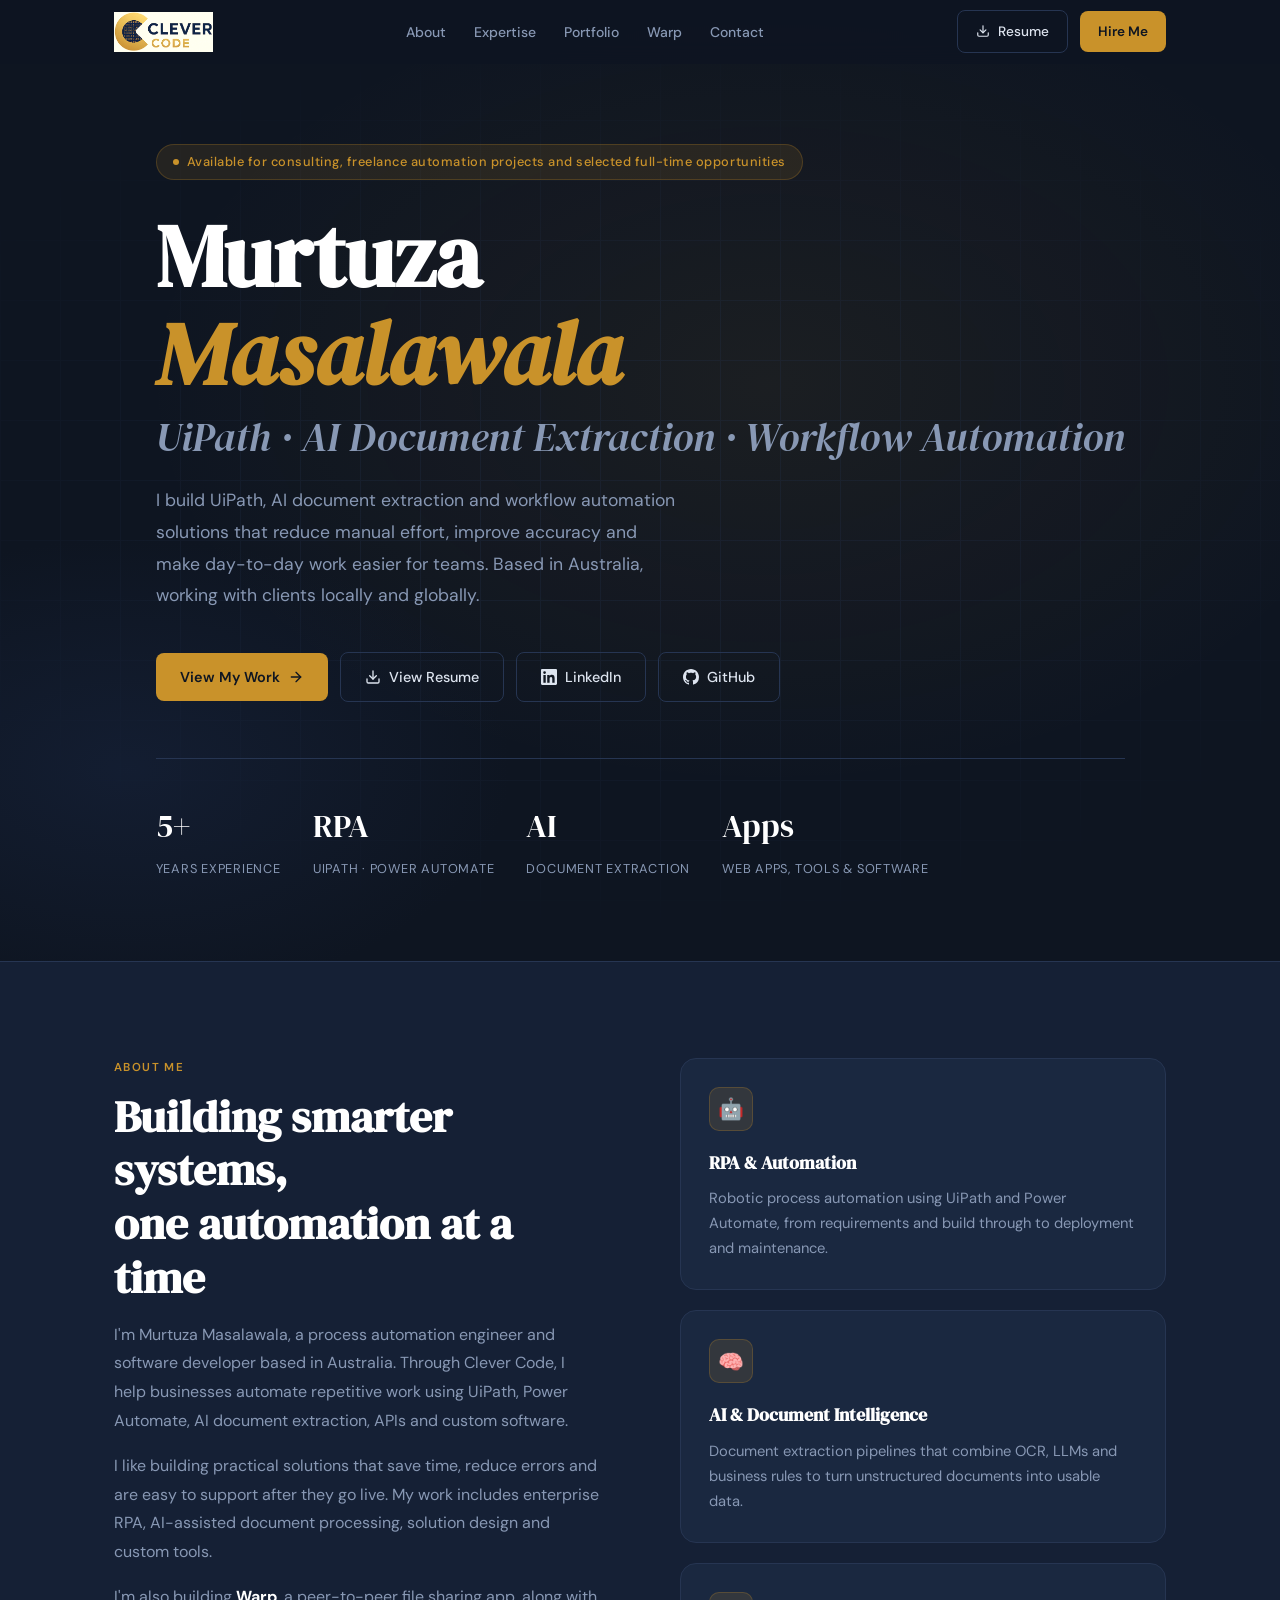
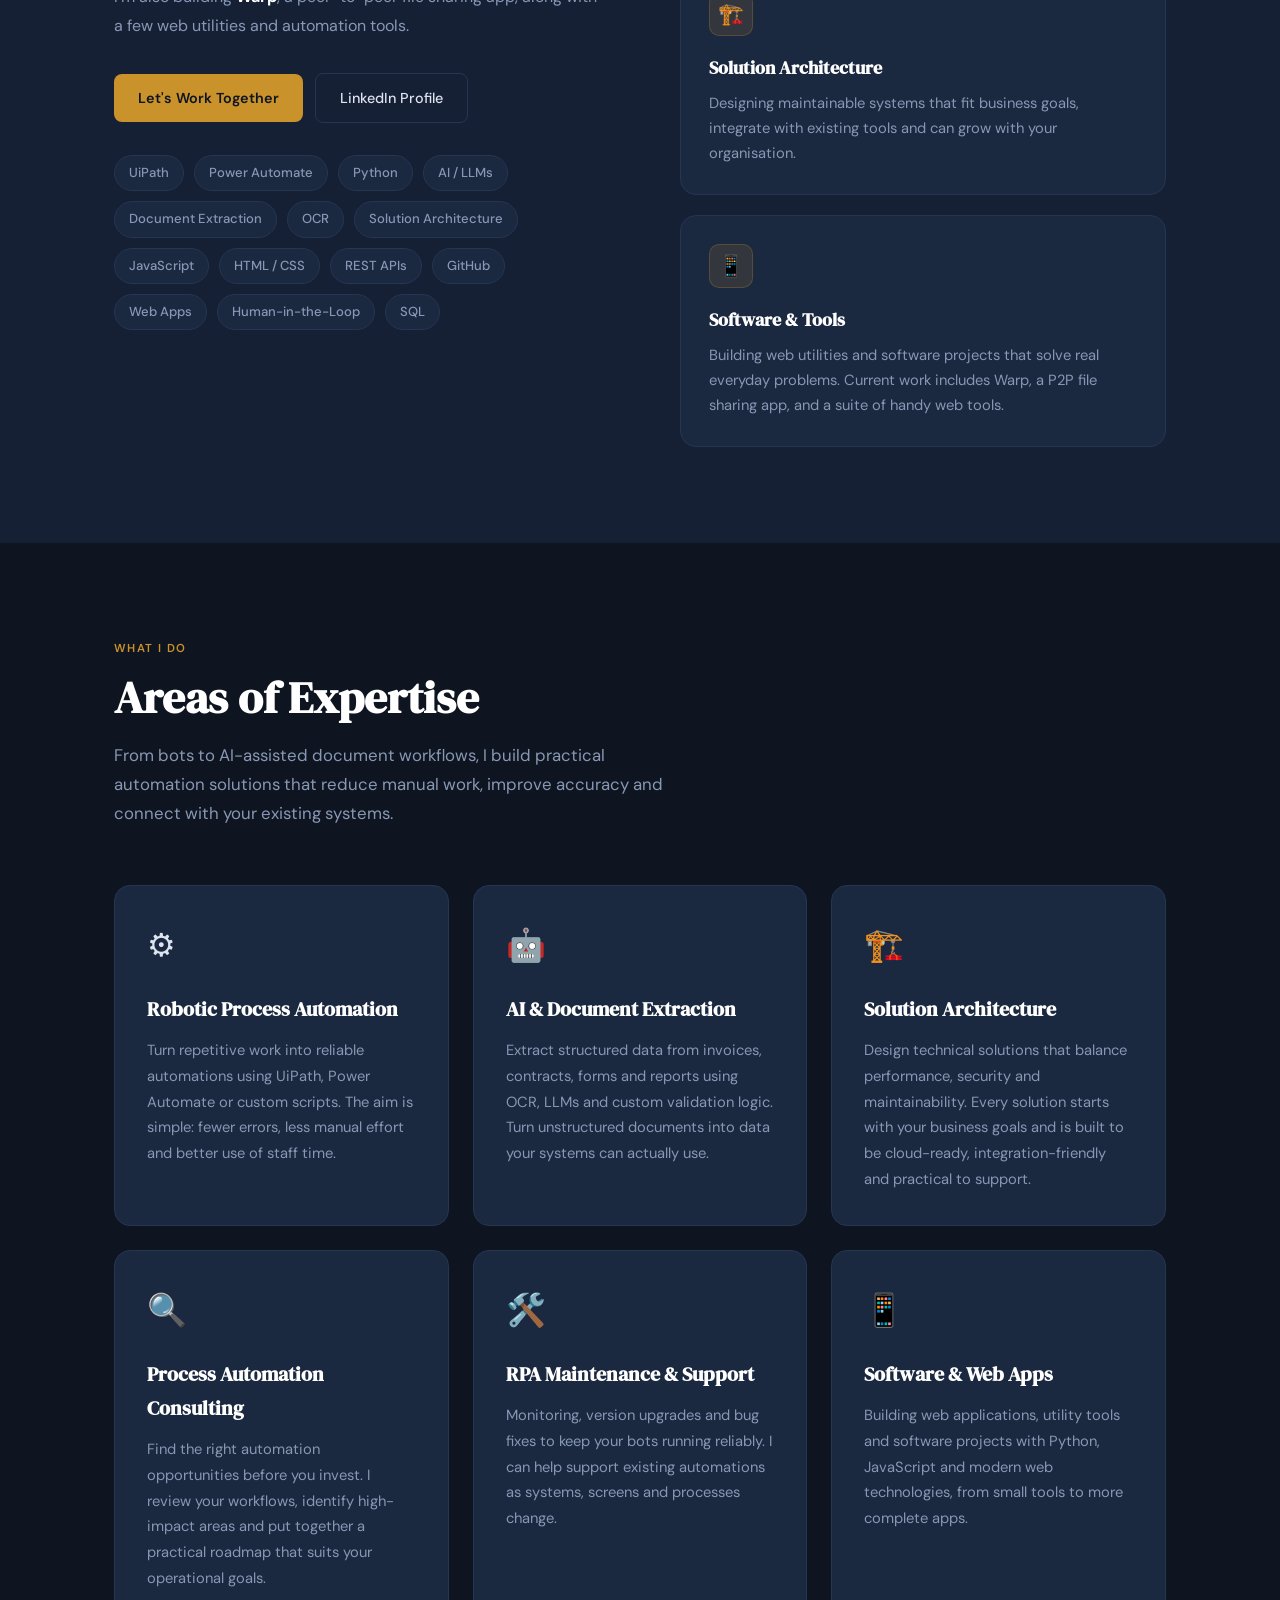
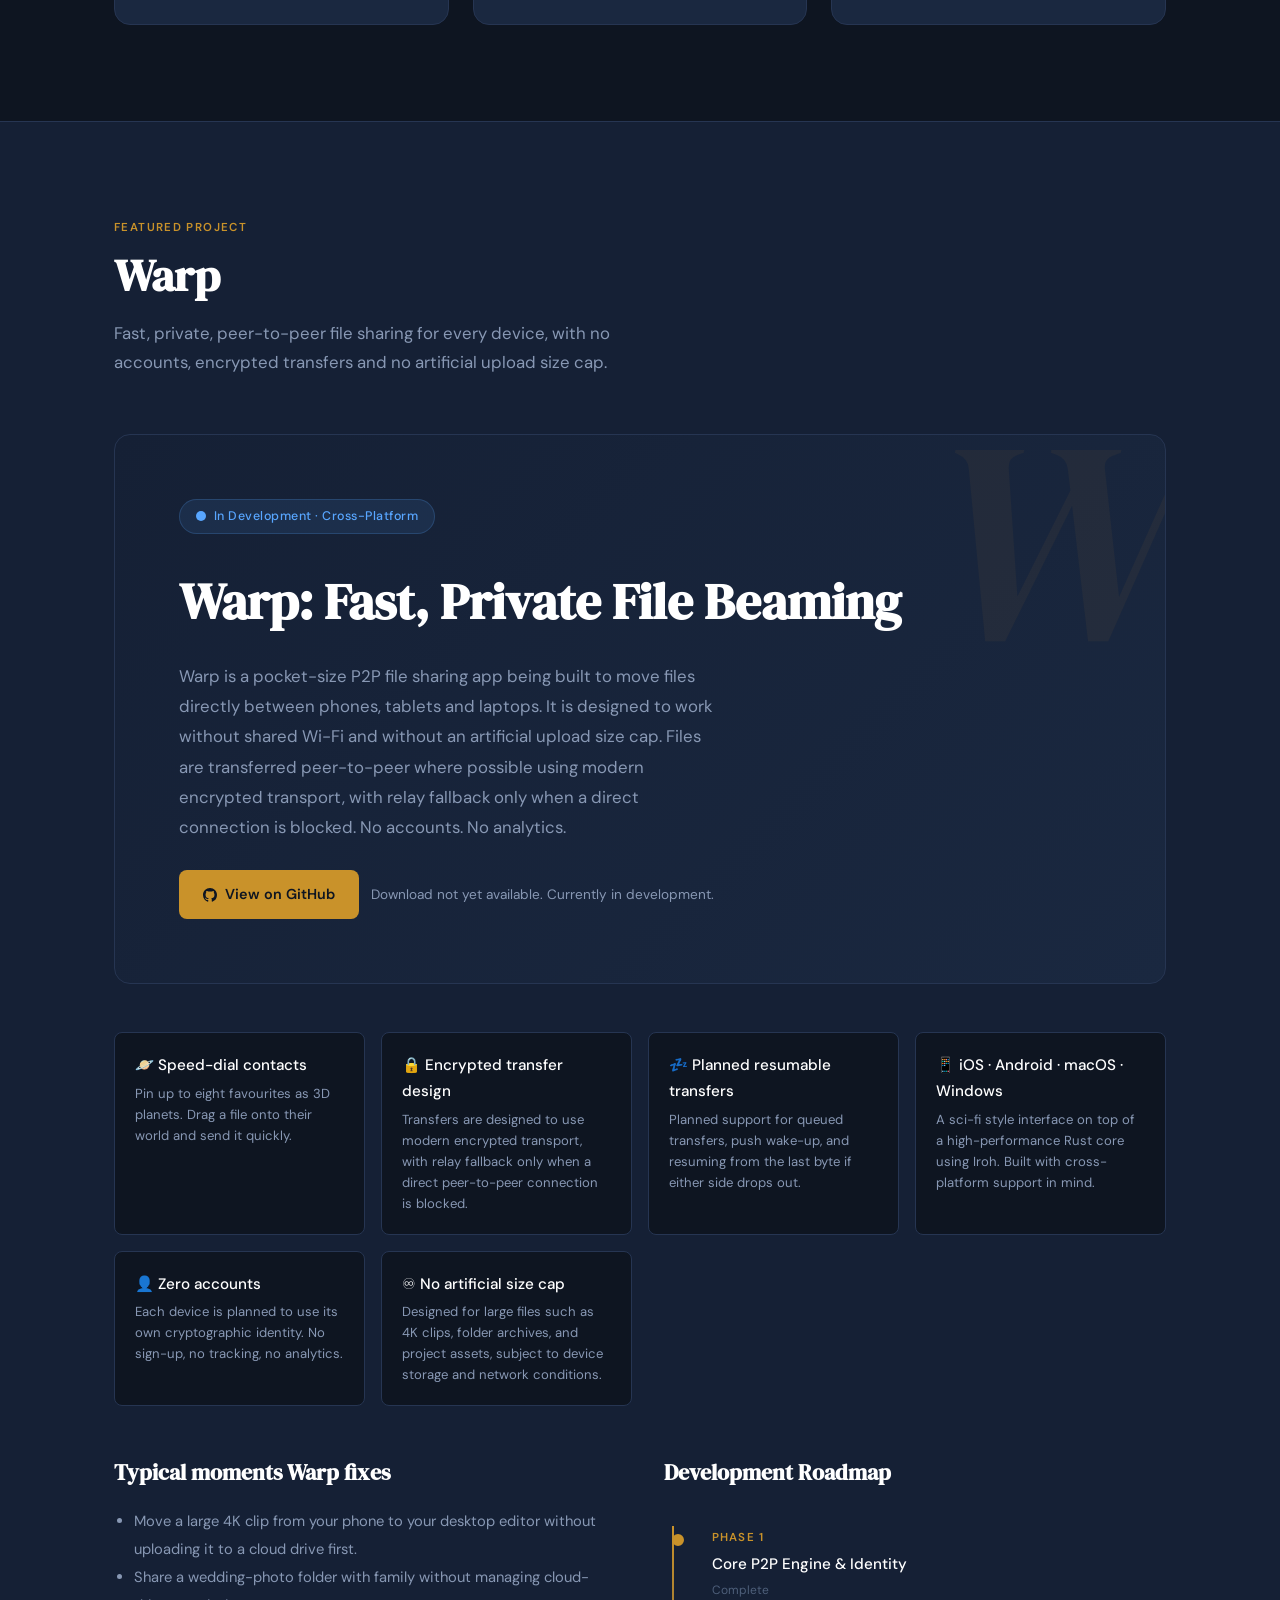
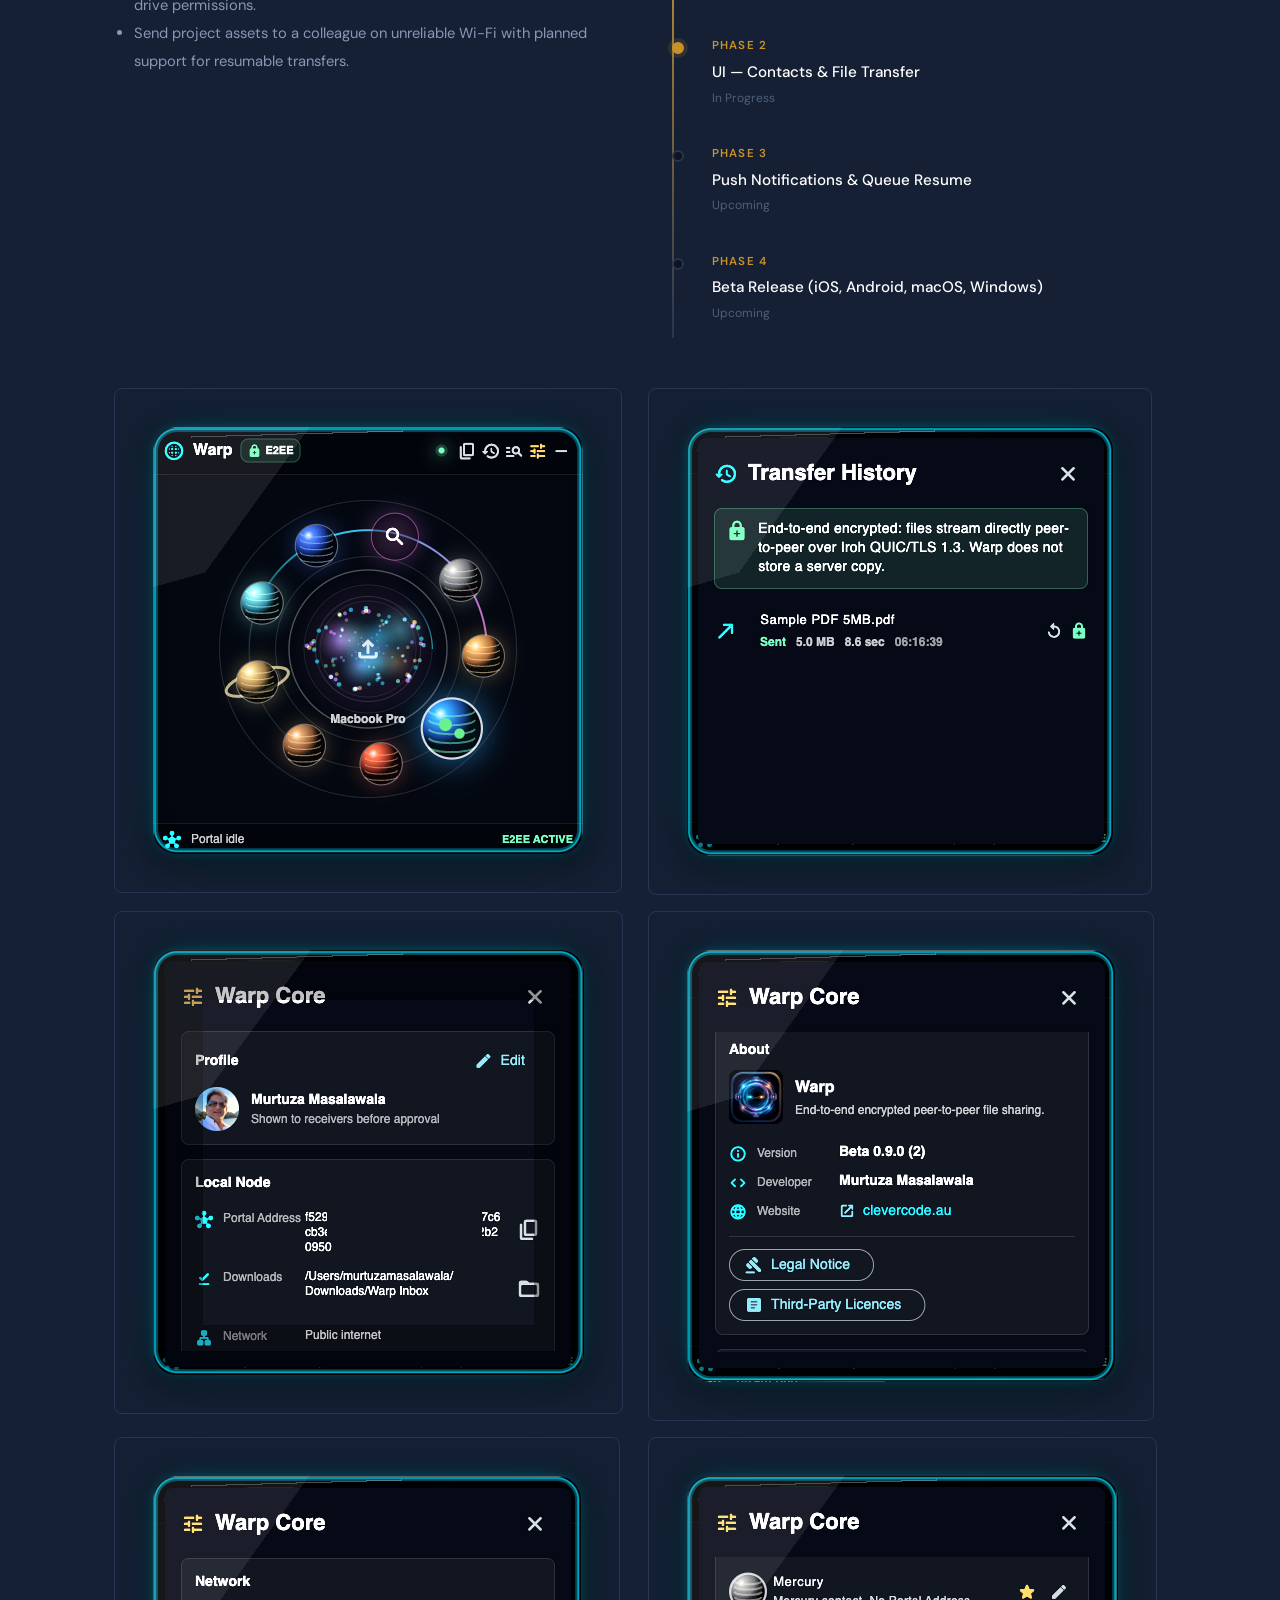
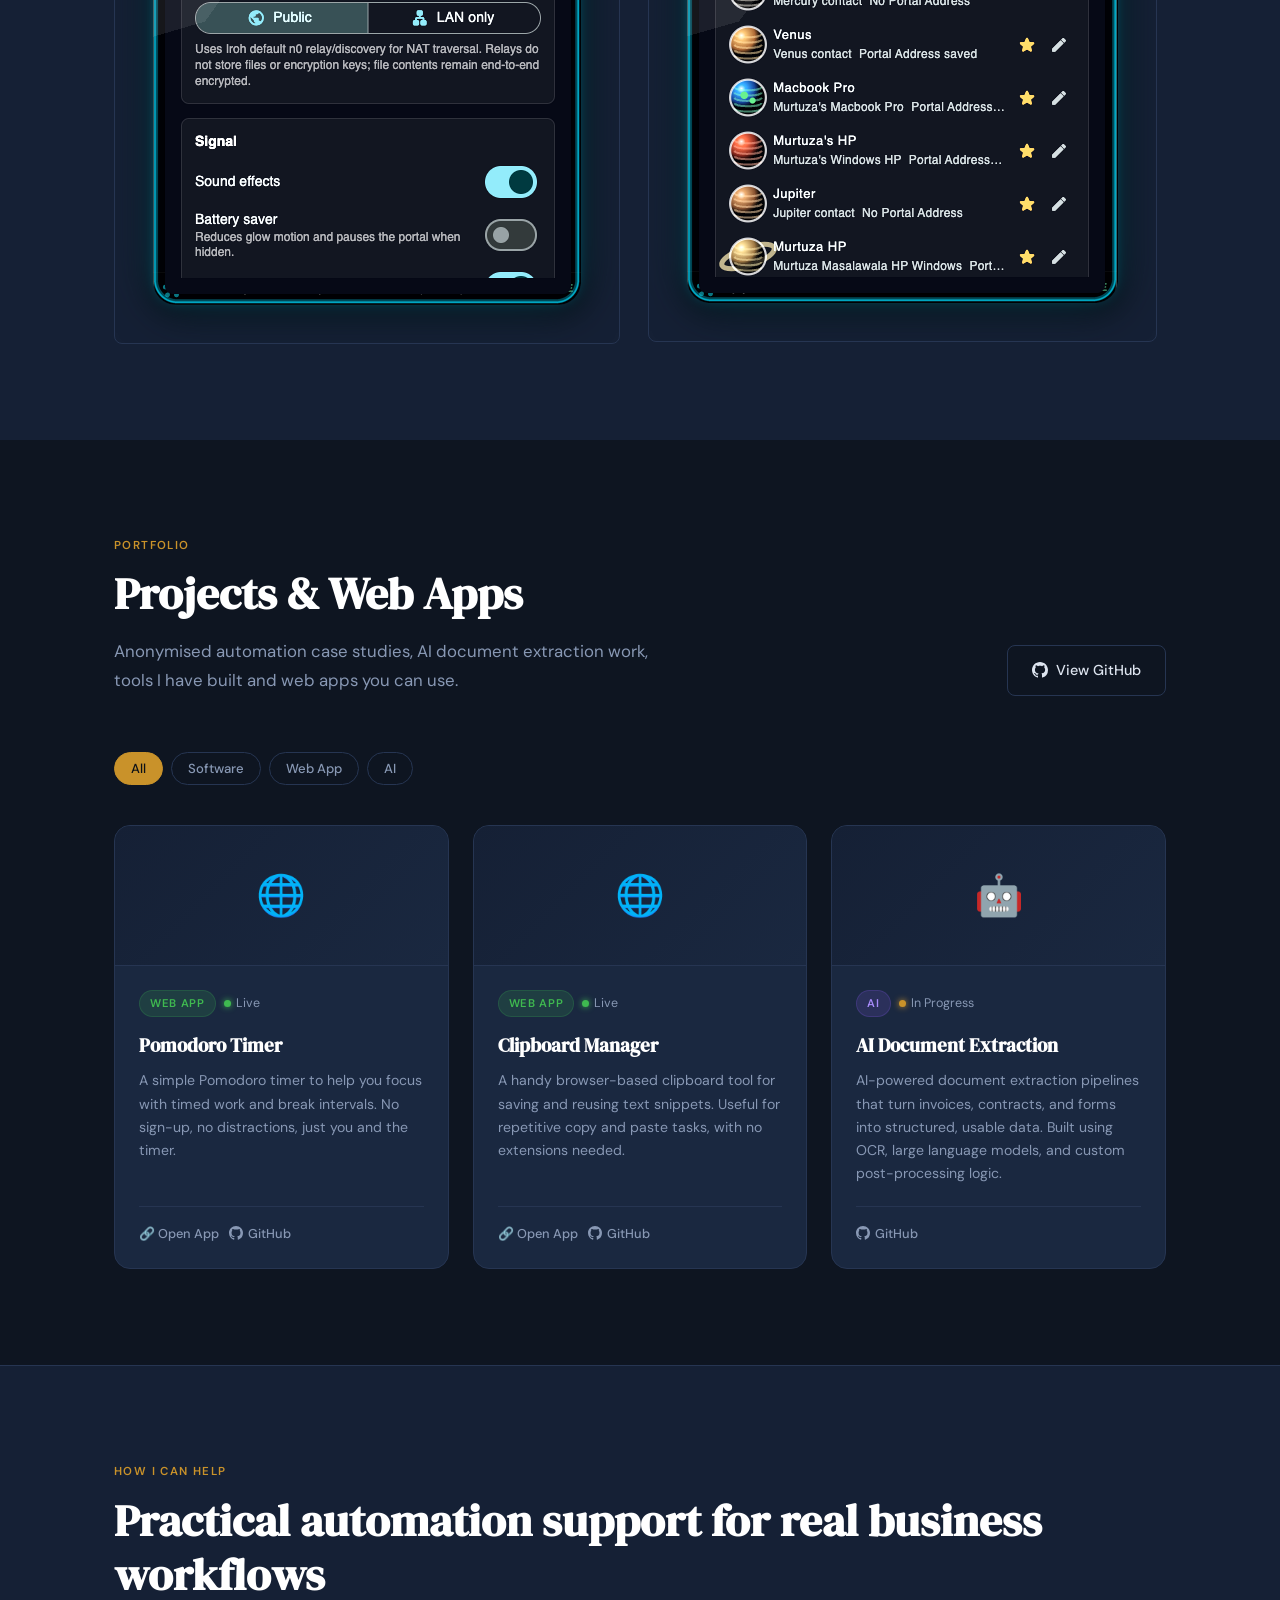
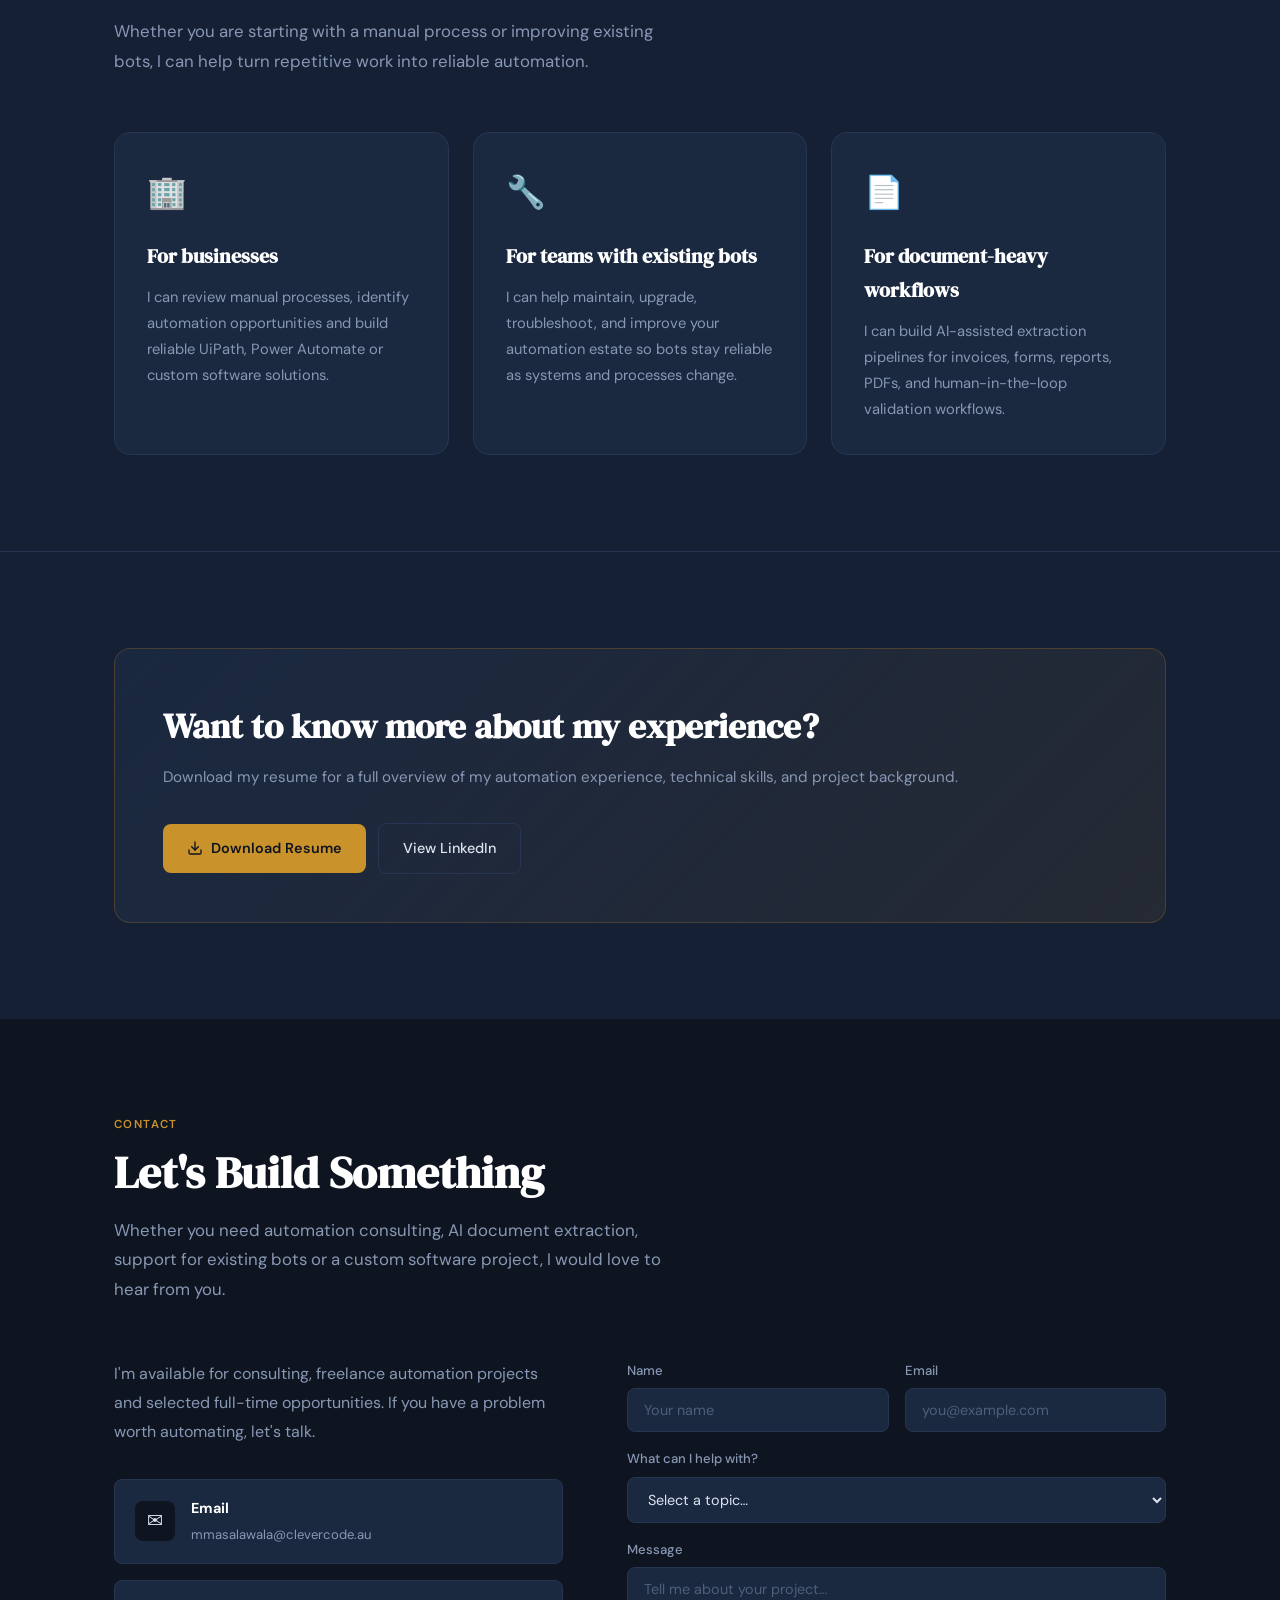
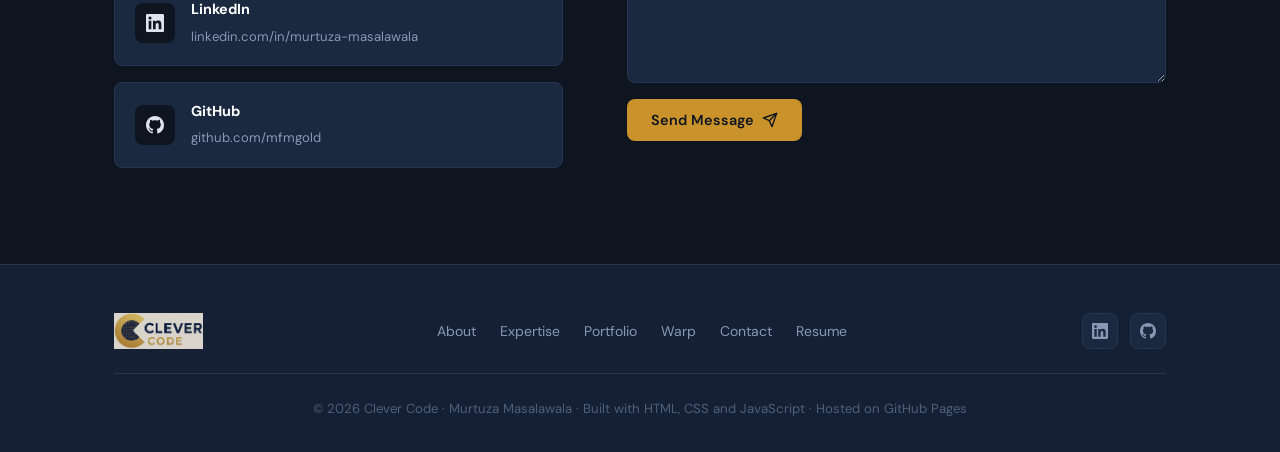
==== commit 57016dc5: "updated prjects and web apps section again" ====
--- a/index.html
+++ b/index.html
@@ -579,6 +579,6 @@
 </footer>
 
 <script>document.getElementById('year').textContent = new Date().getFullYear();</script>
-<script src="js/main.js"></script>
+<script src="js/main.js?v=20260613-portfolio-cleanup"></script>
 </body>
 </html>
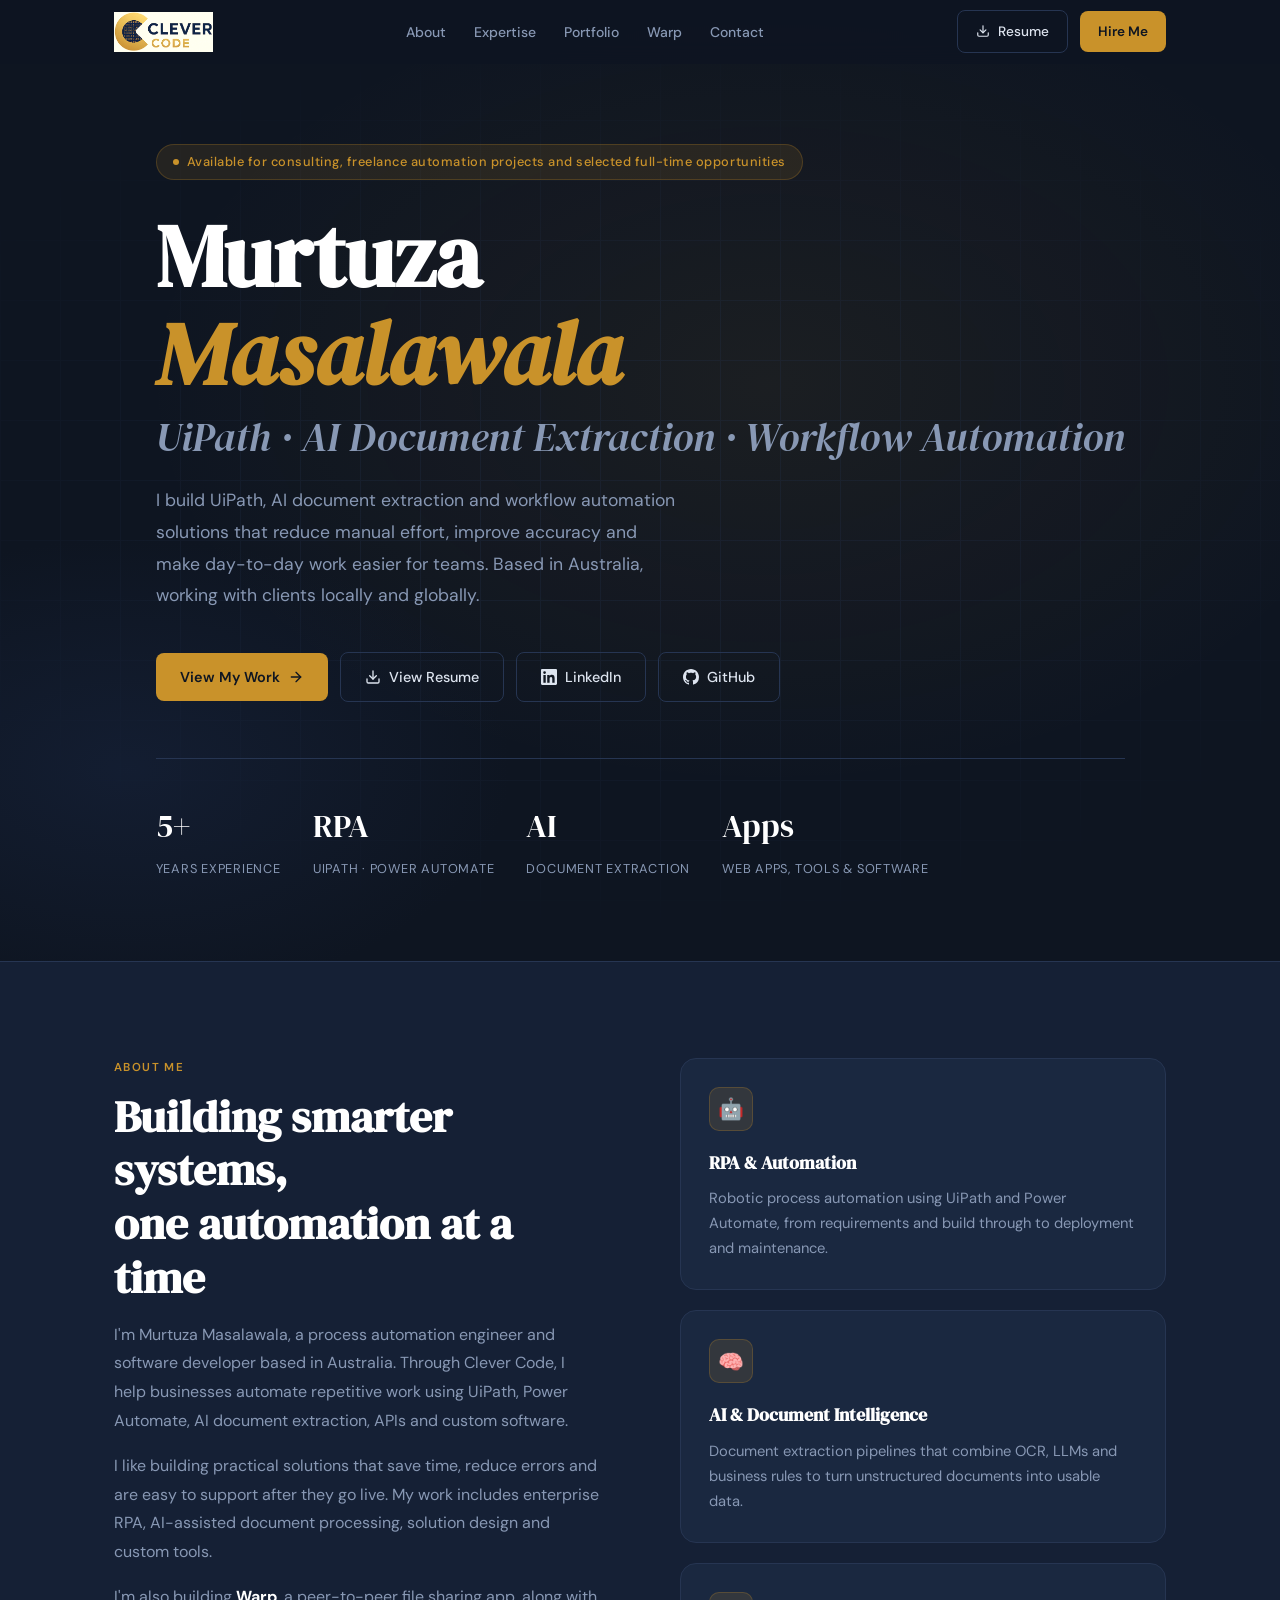
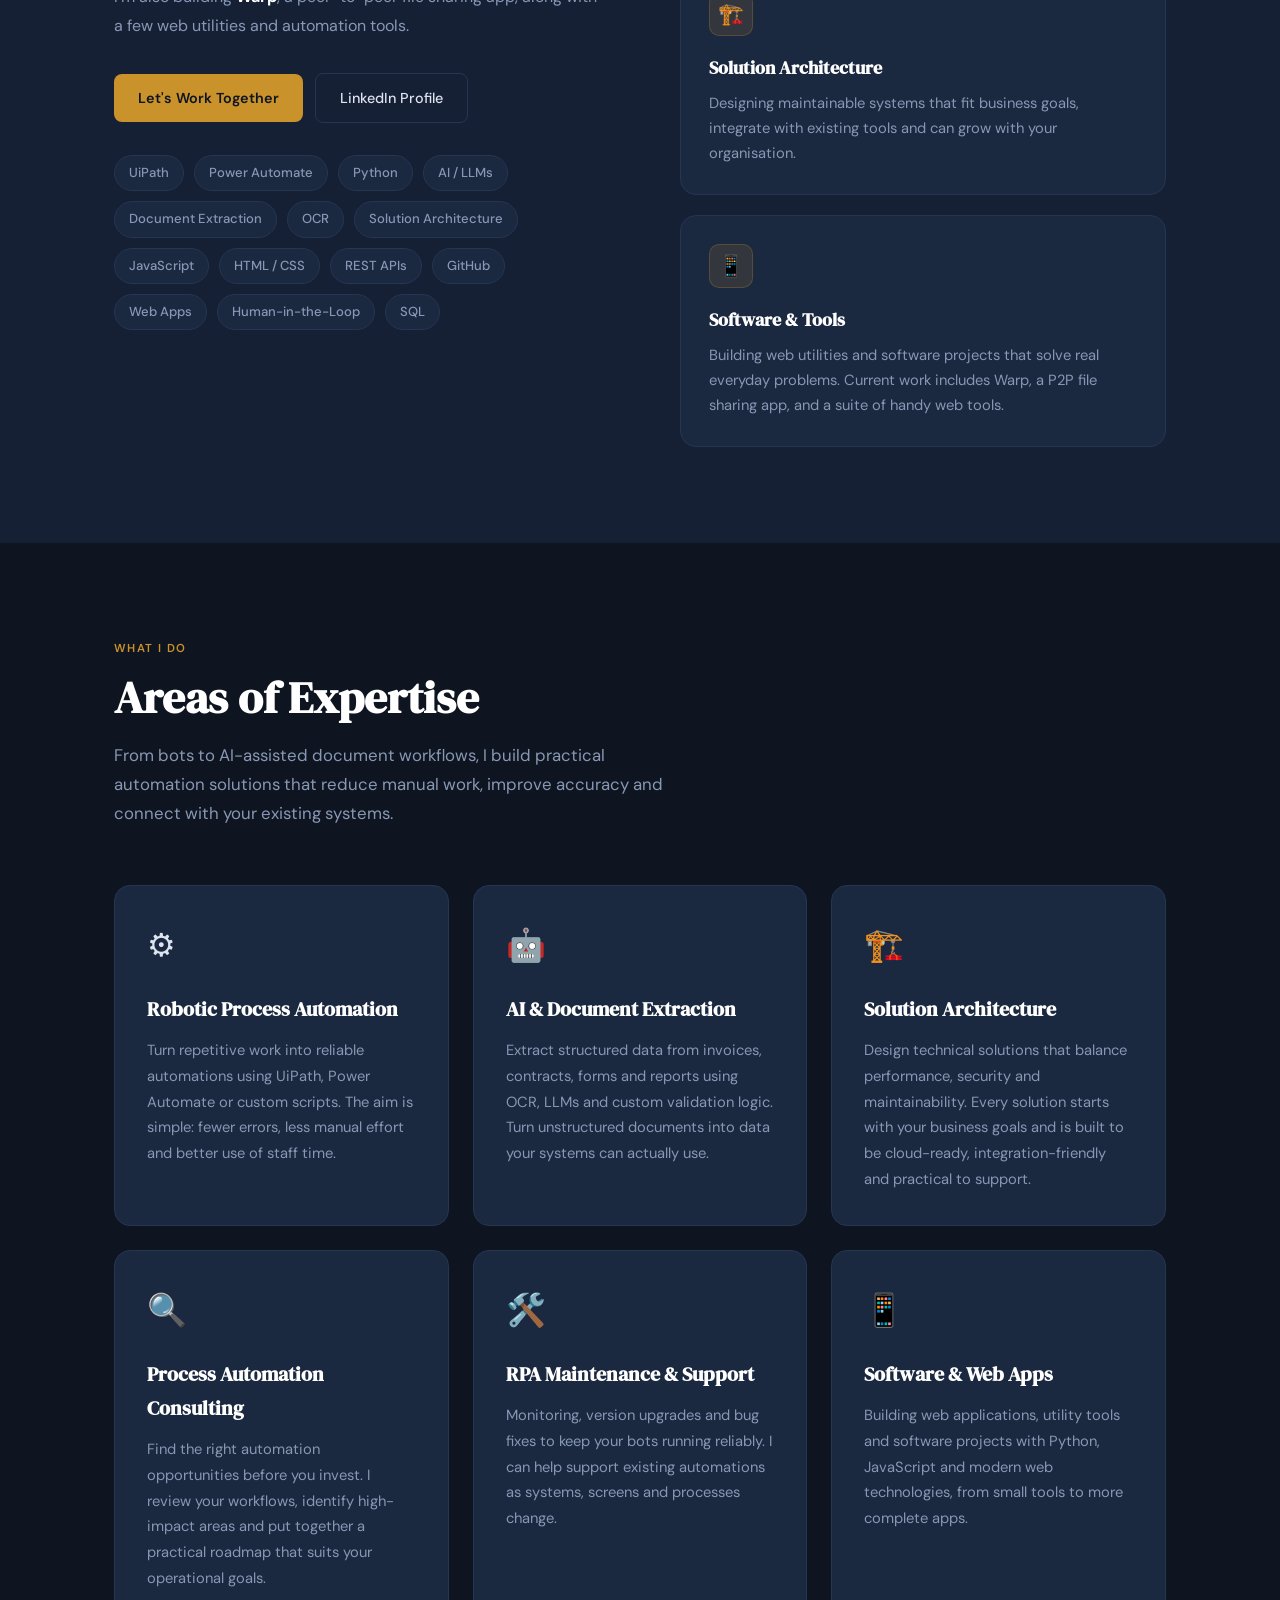
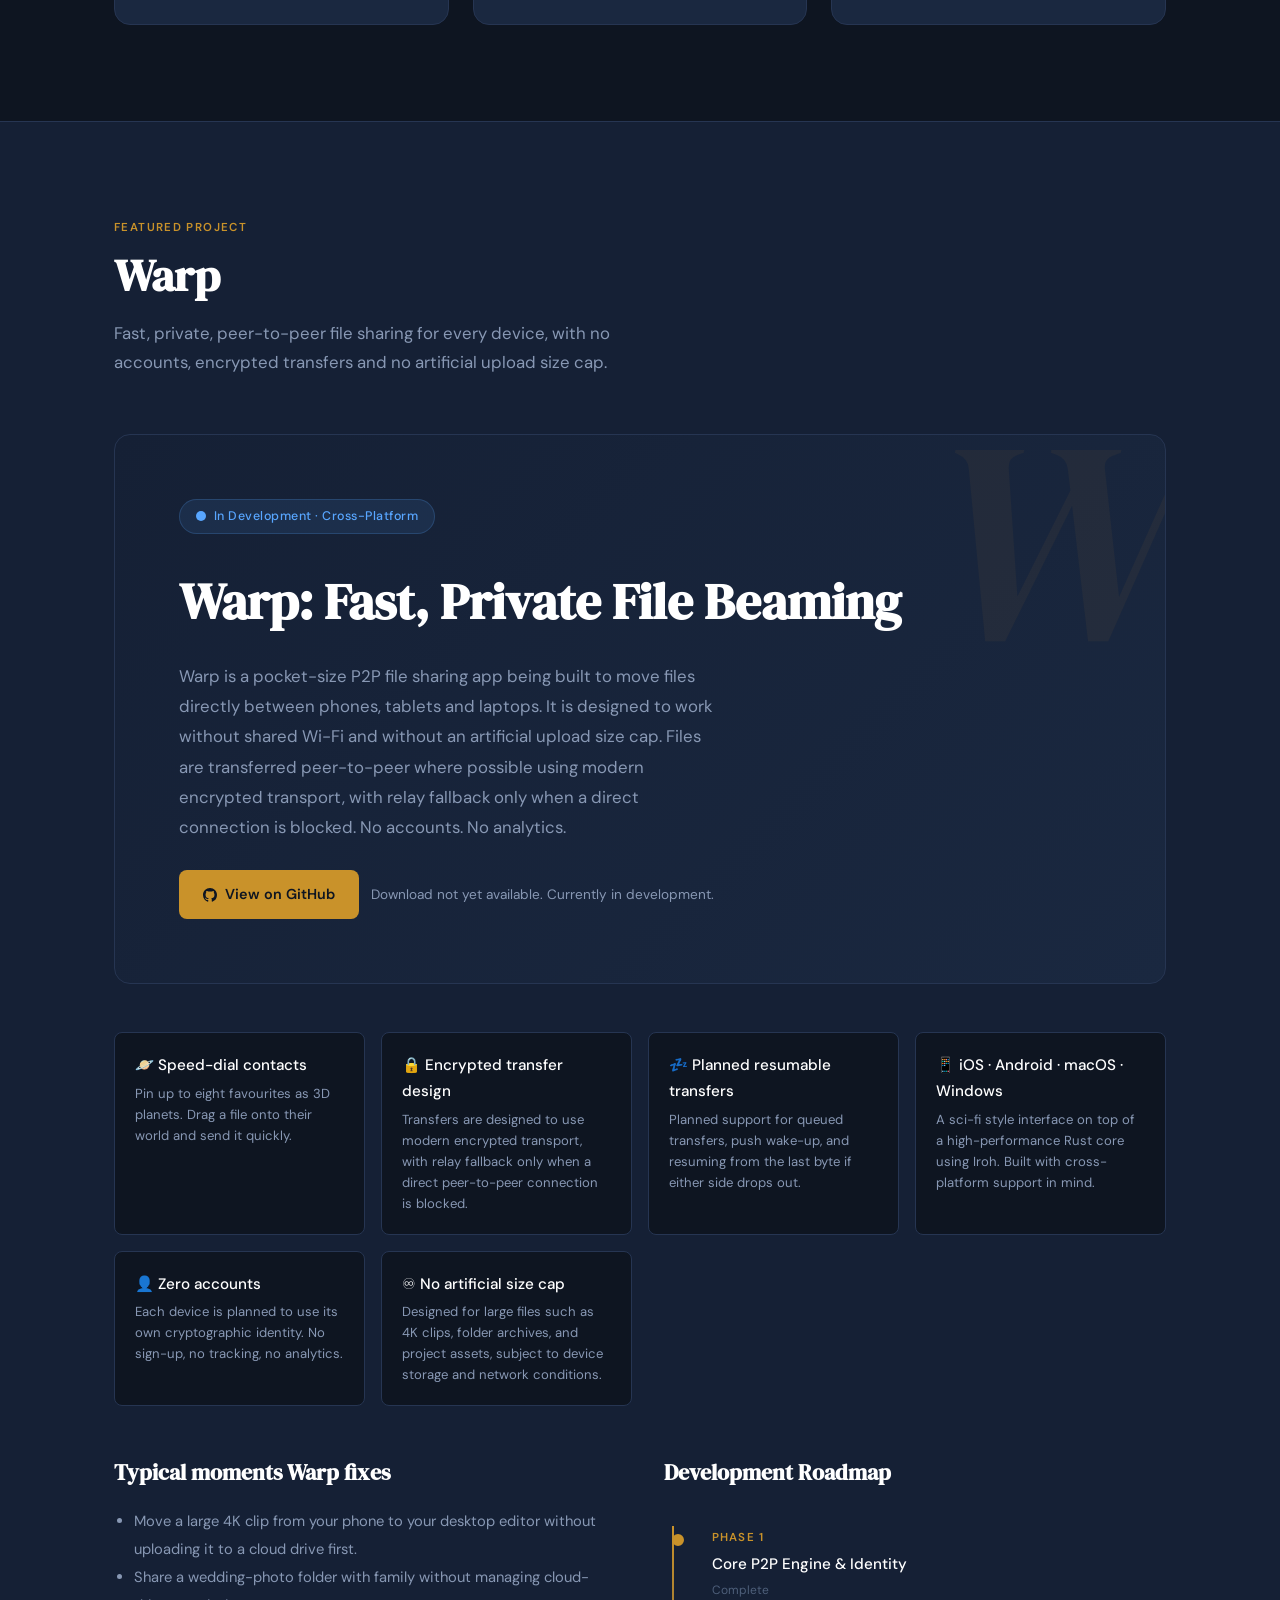
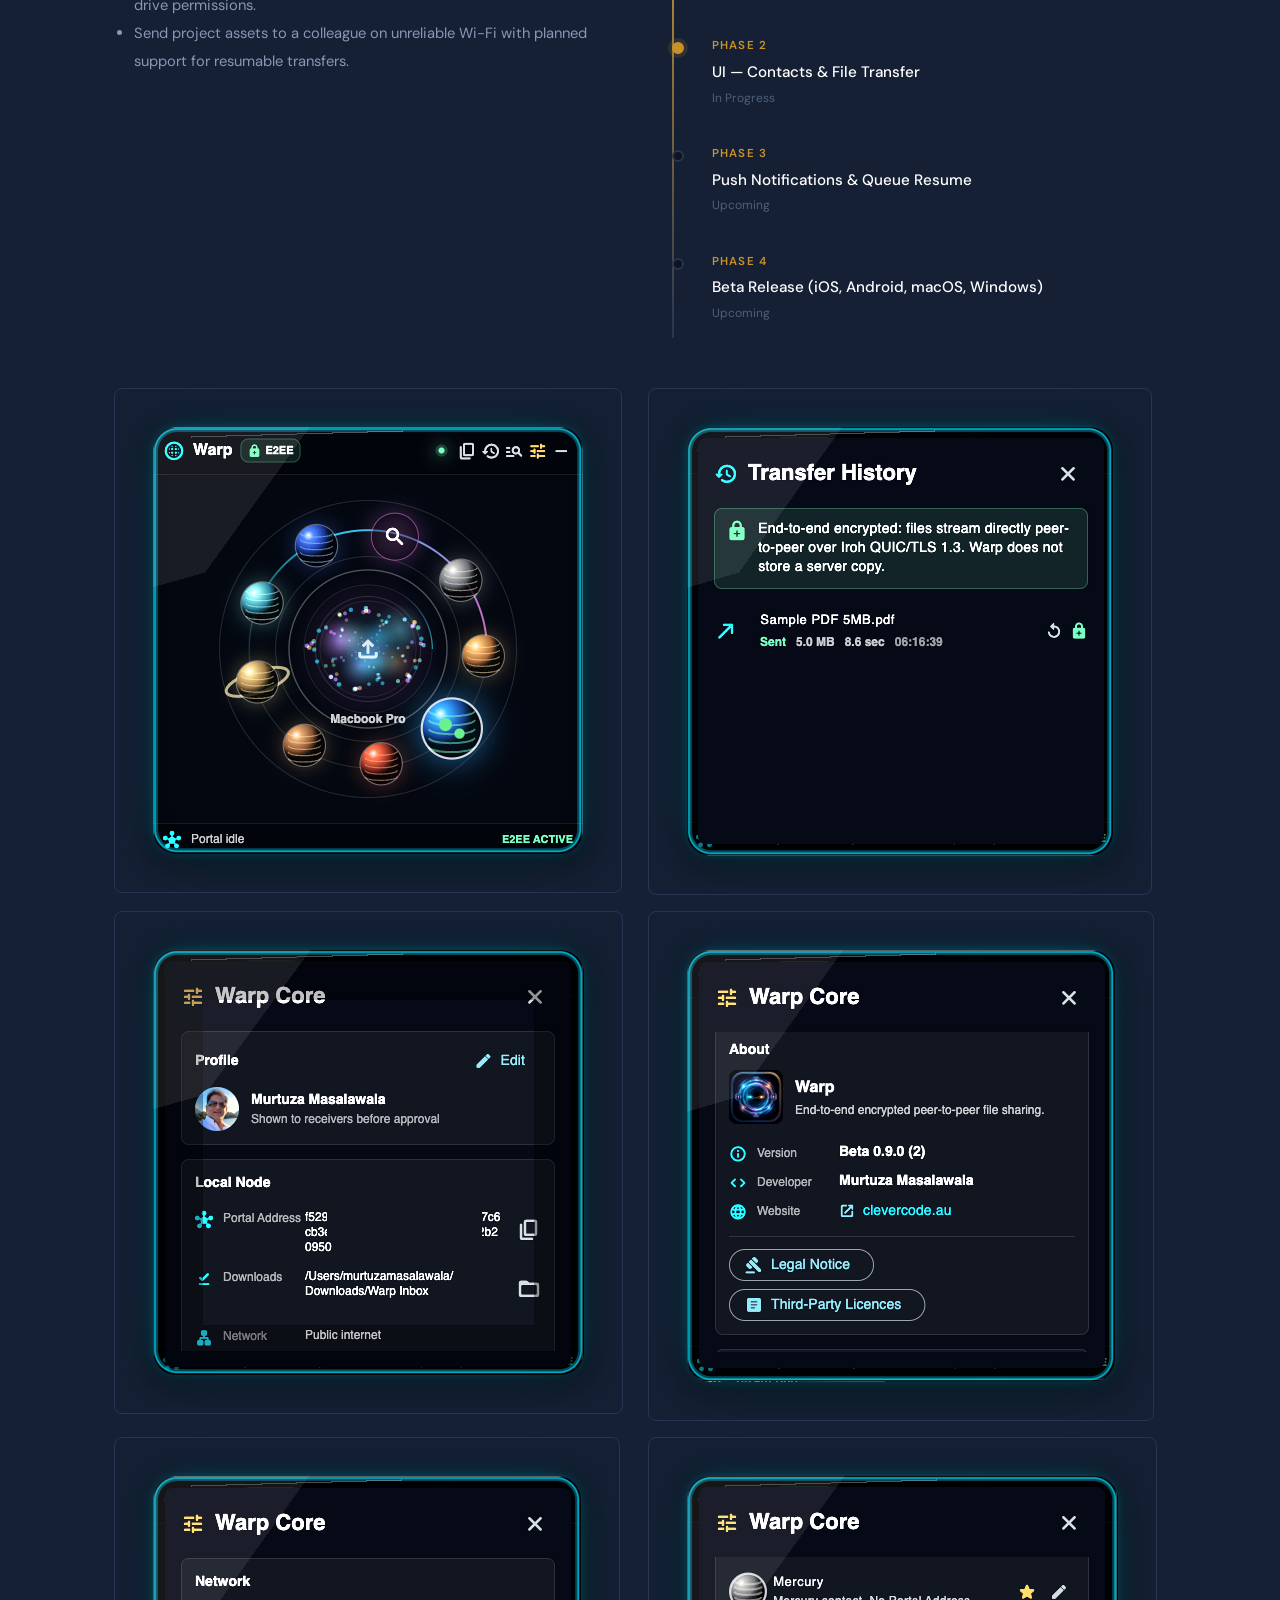
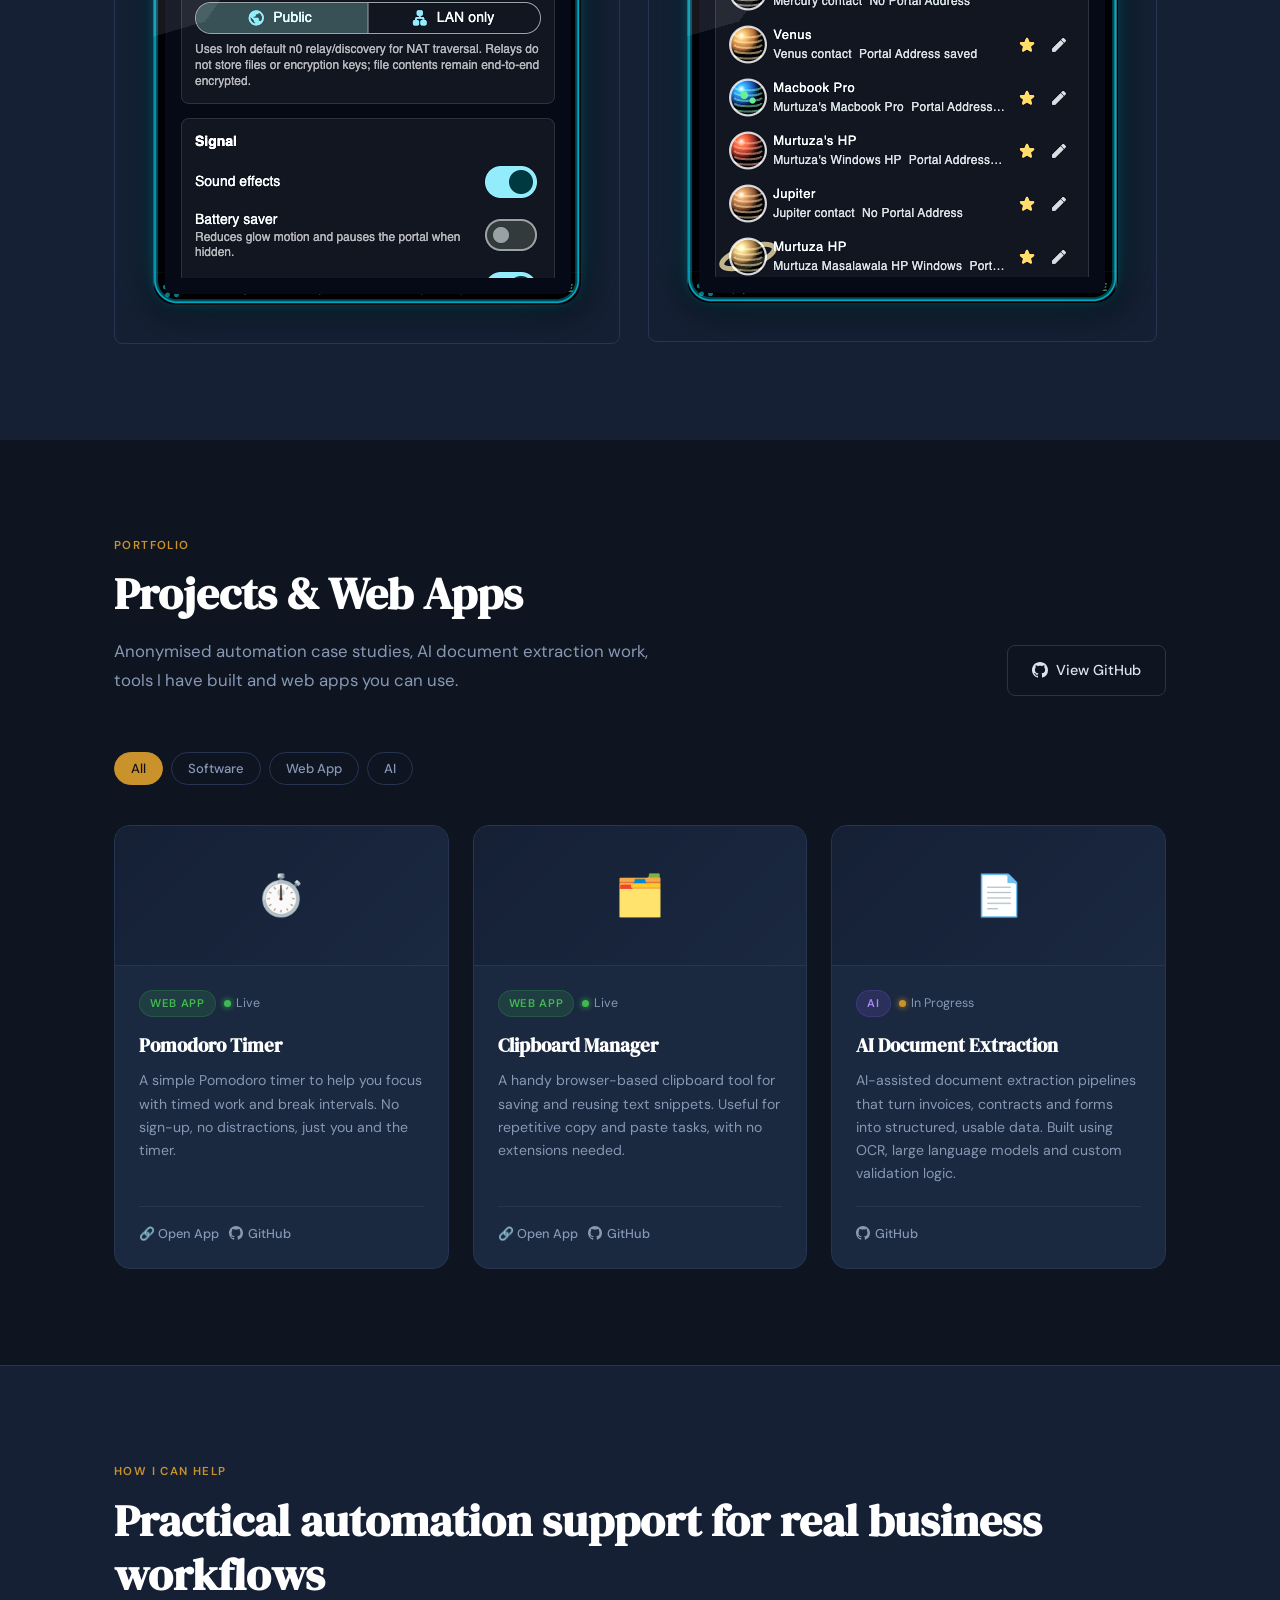
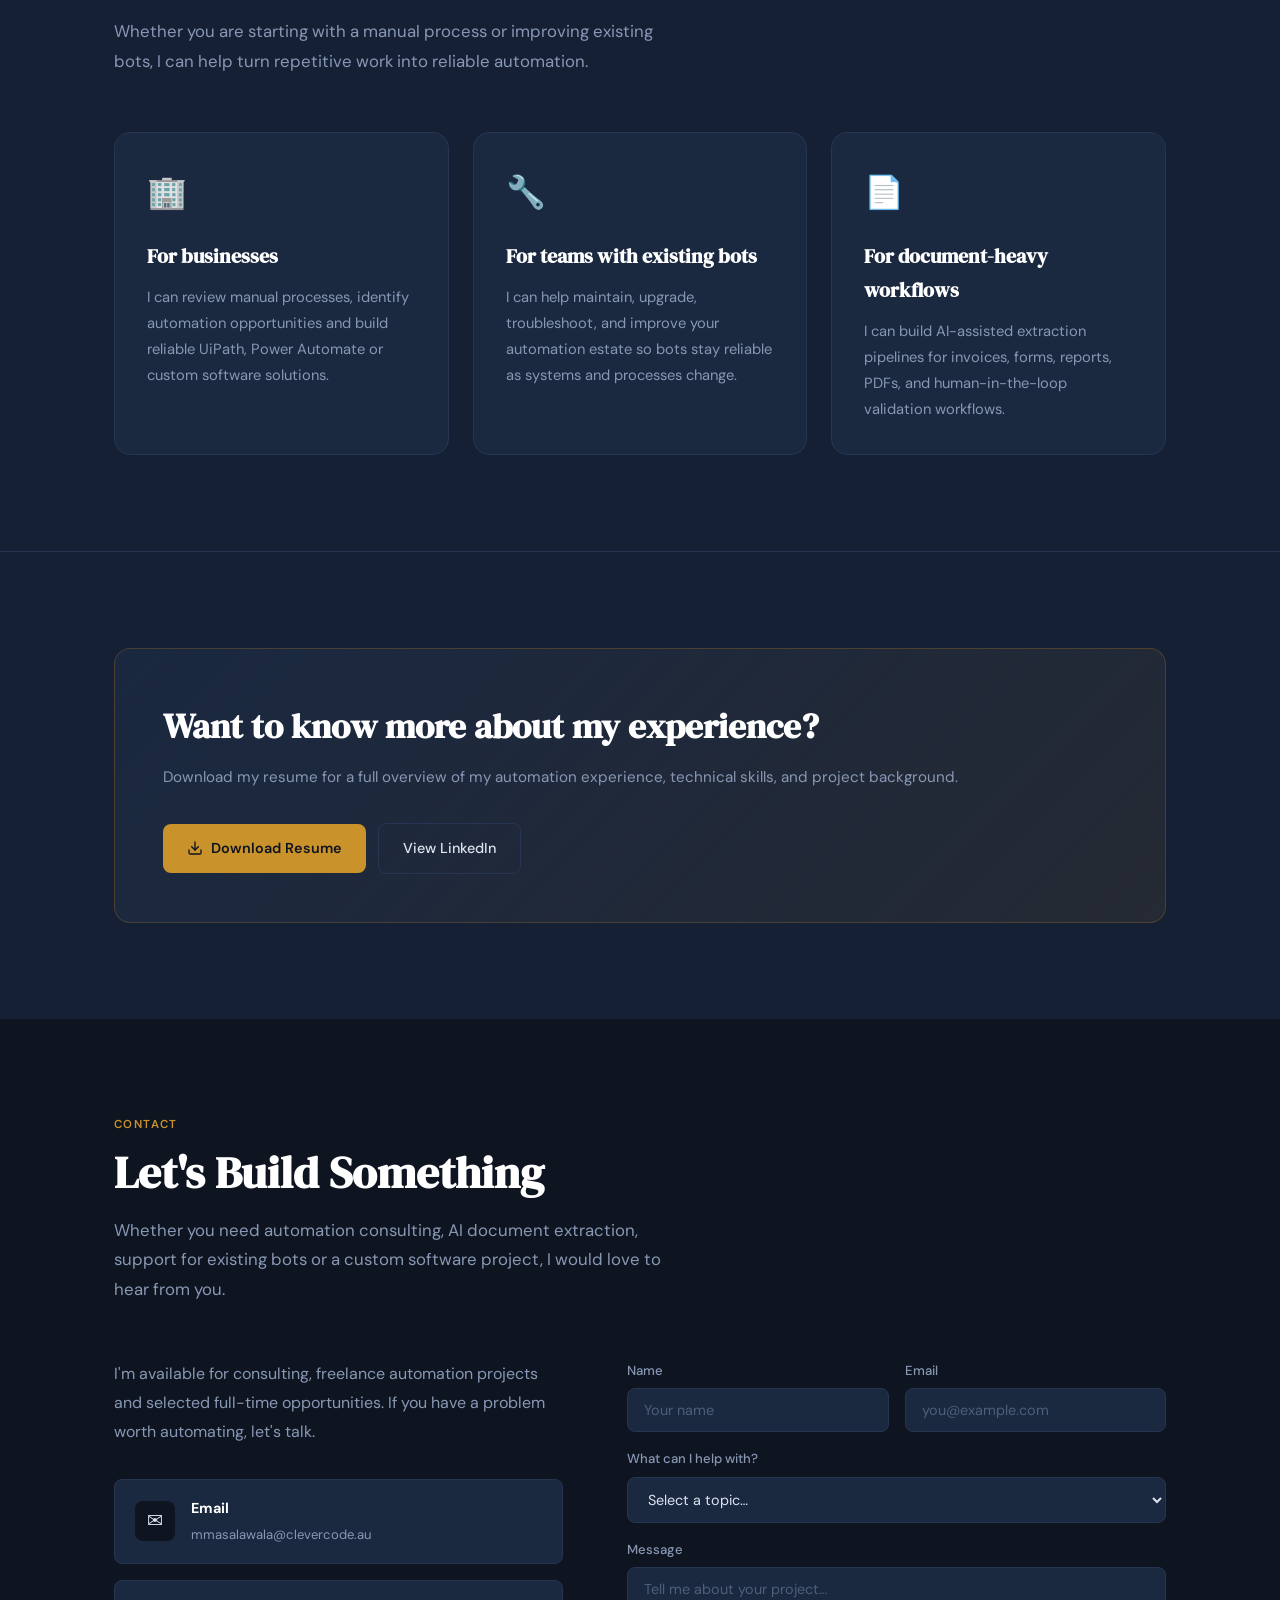
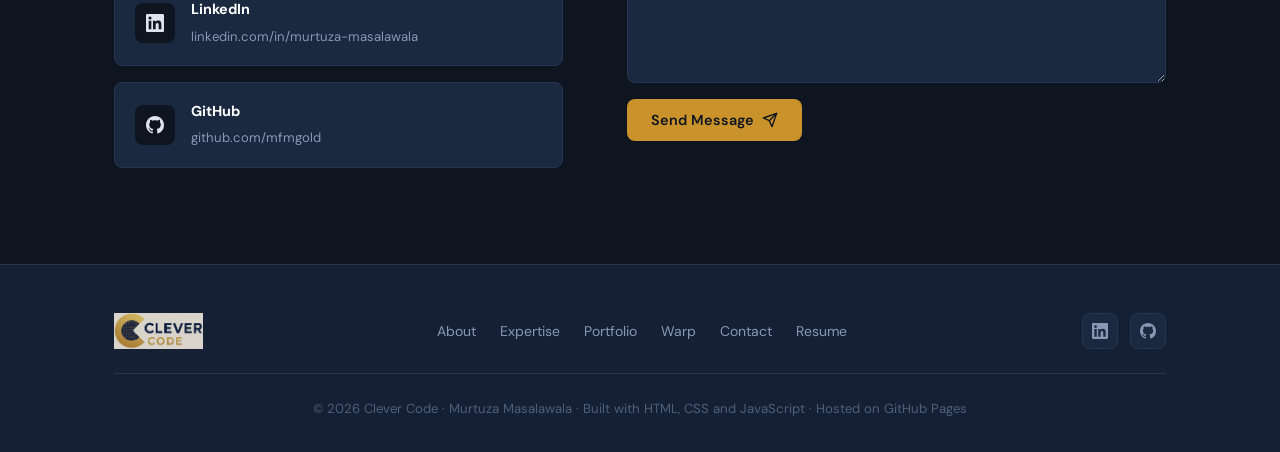
==== commit 89c2c131: "updated icons" ====
--- a/index.html
+++ b/index.html
@@ -395,7 +395,7 @@
 
     <div id="filter-bar" class="filter-bar"></div>
     <div id="projects-grid" class="grid-3">
-      <!-- Populated by main.js from projects.json -->
+      <!-- Populated by main.js -->
     </div>
   </div>
 </section>
@@ -579,6 +579,6 @@
 </footer>
 
 <script>document.getElementById('year').textContent = new Date().getFullYear();</script>
-<script src="js/main.js?v=20260613-portfolio-cleanup"></script>
+<script src="js/main.js?v=20260613-icons-fix"></script>
 </body>
 </html>
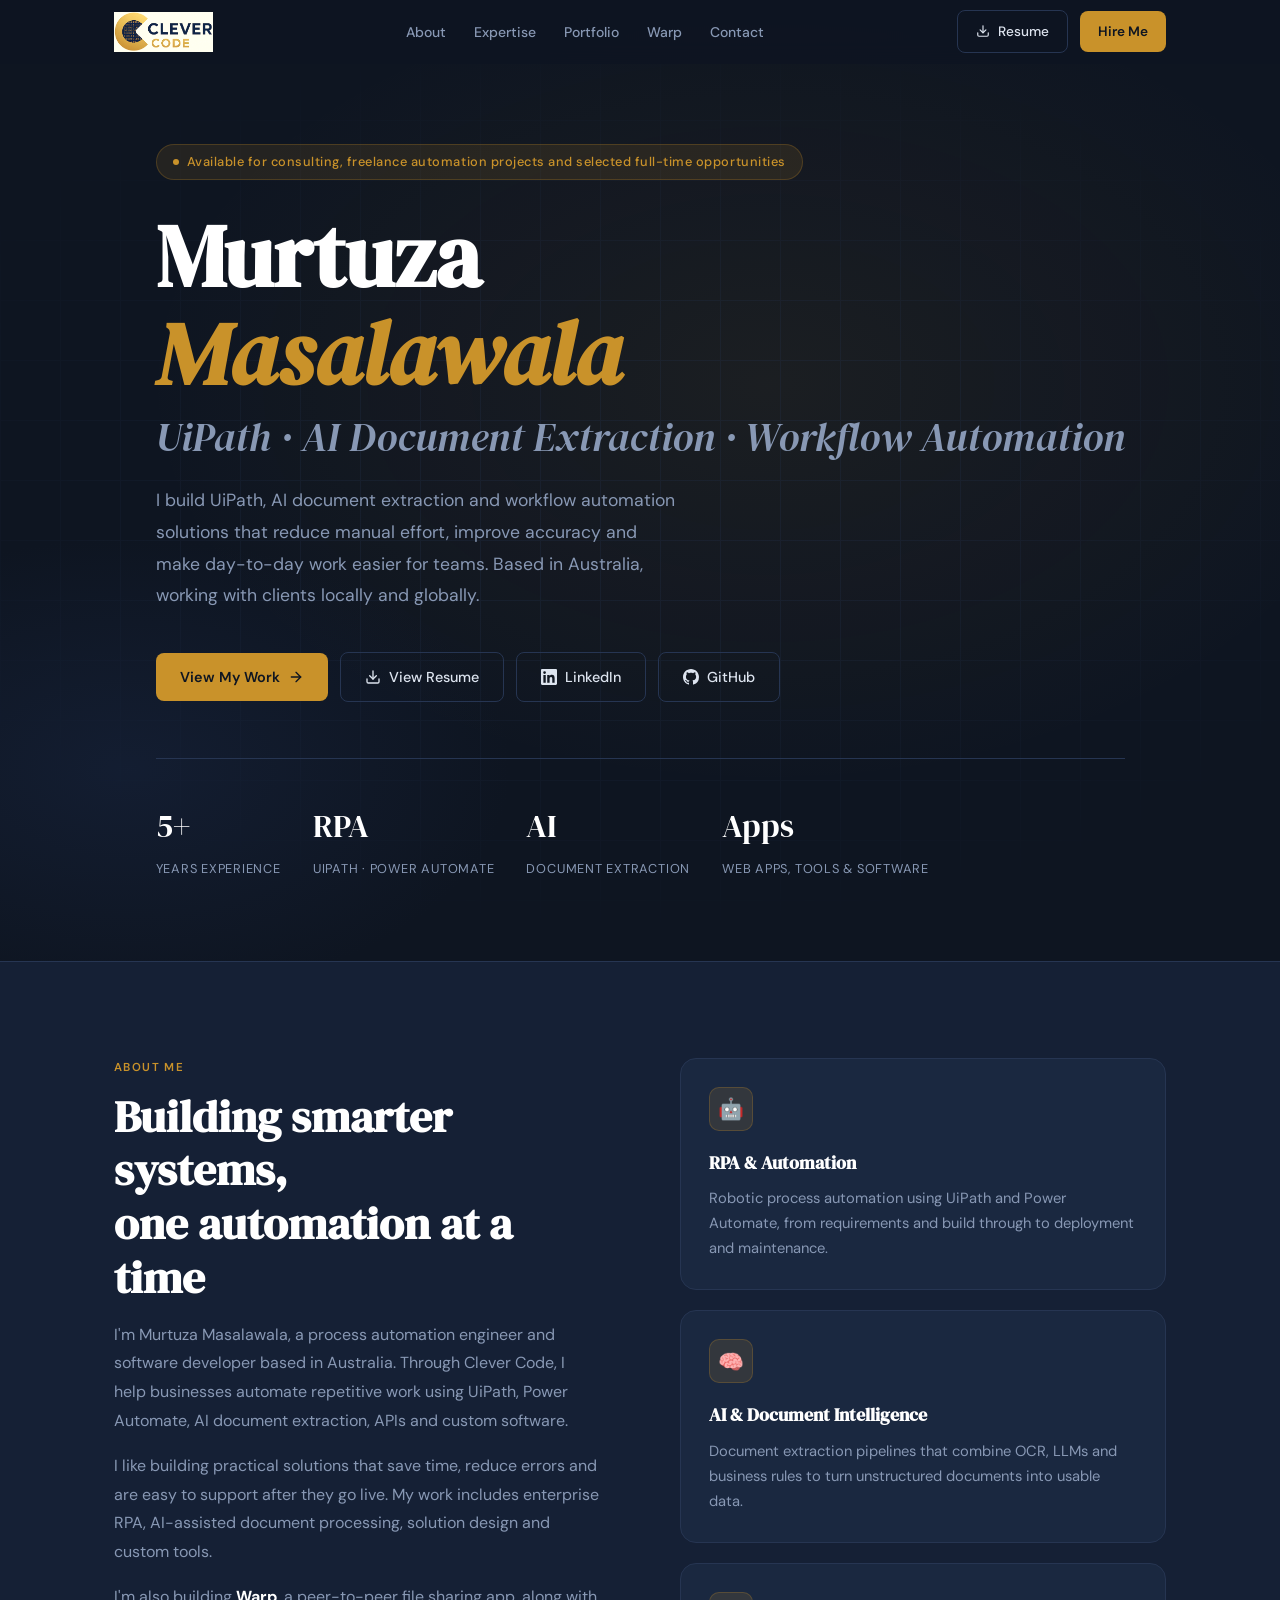
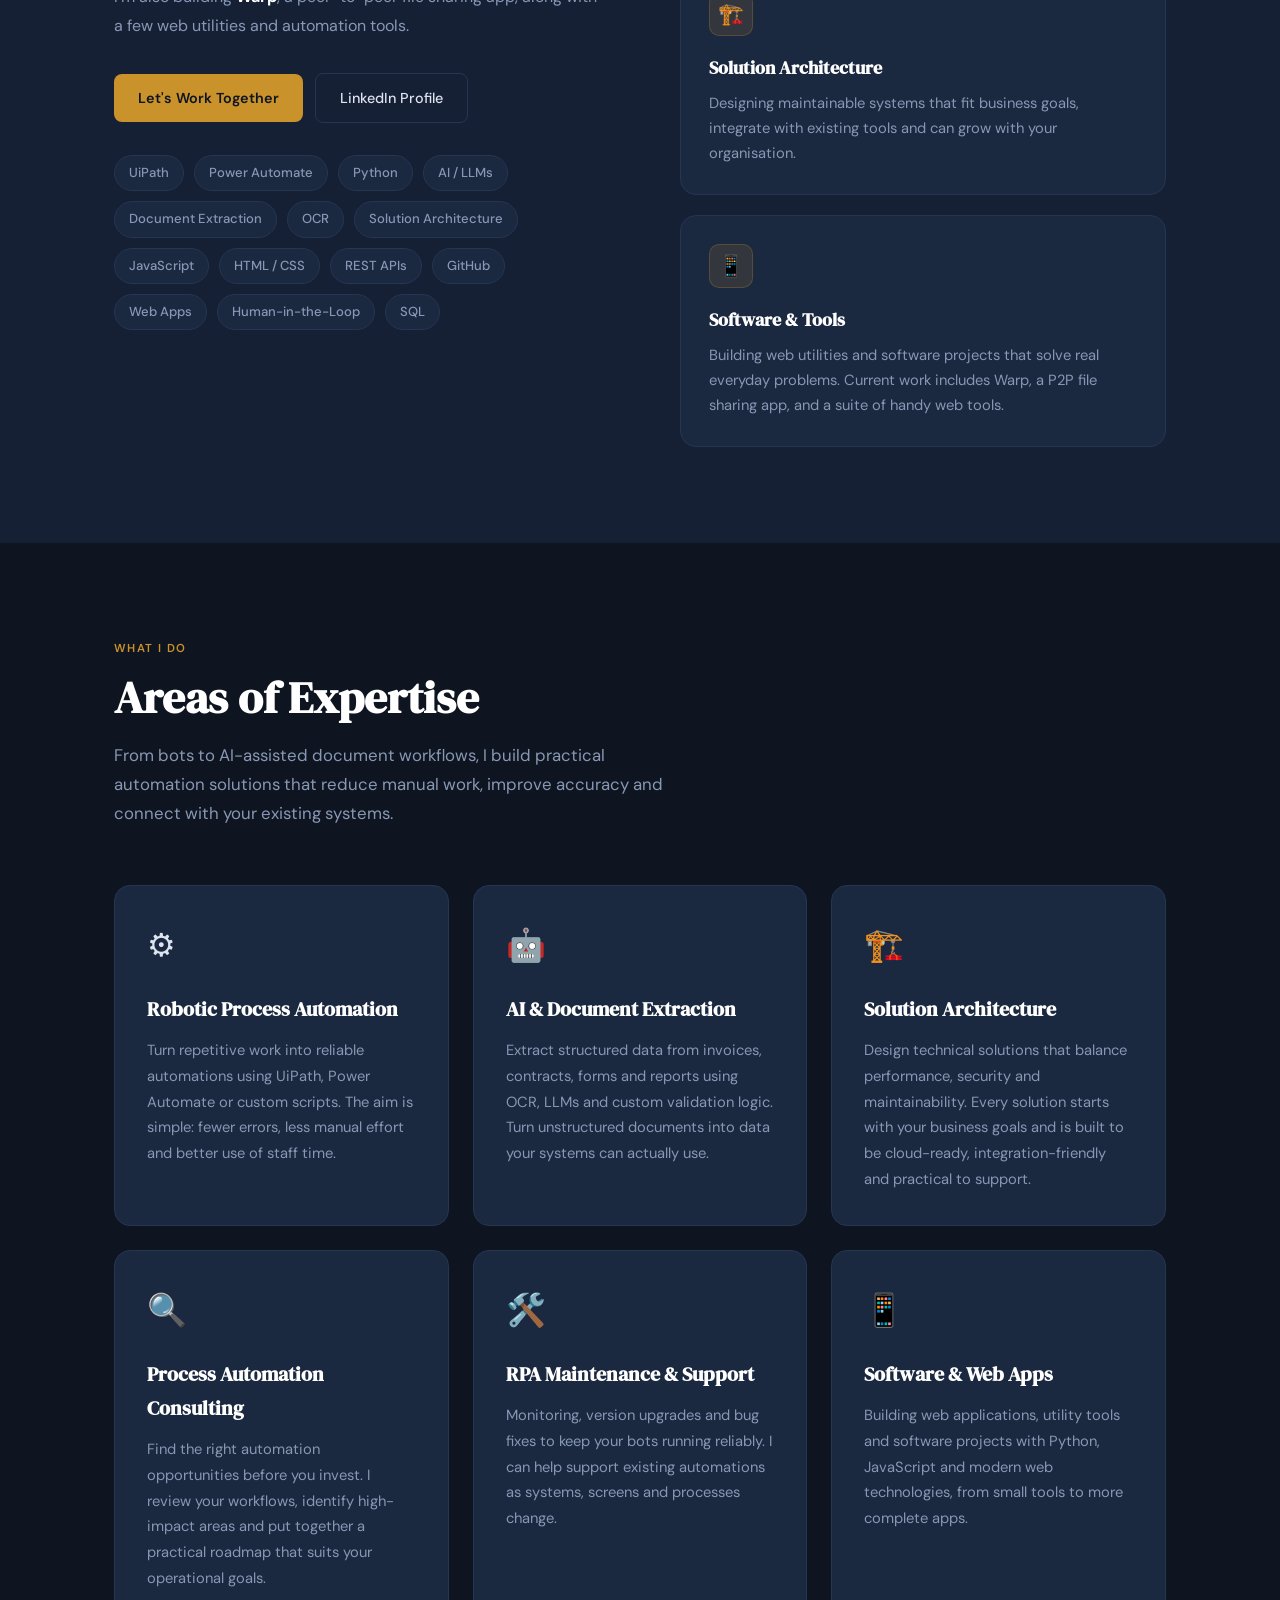
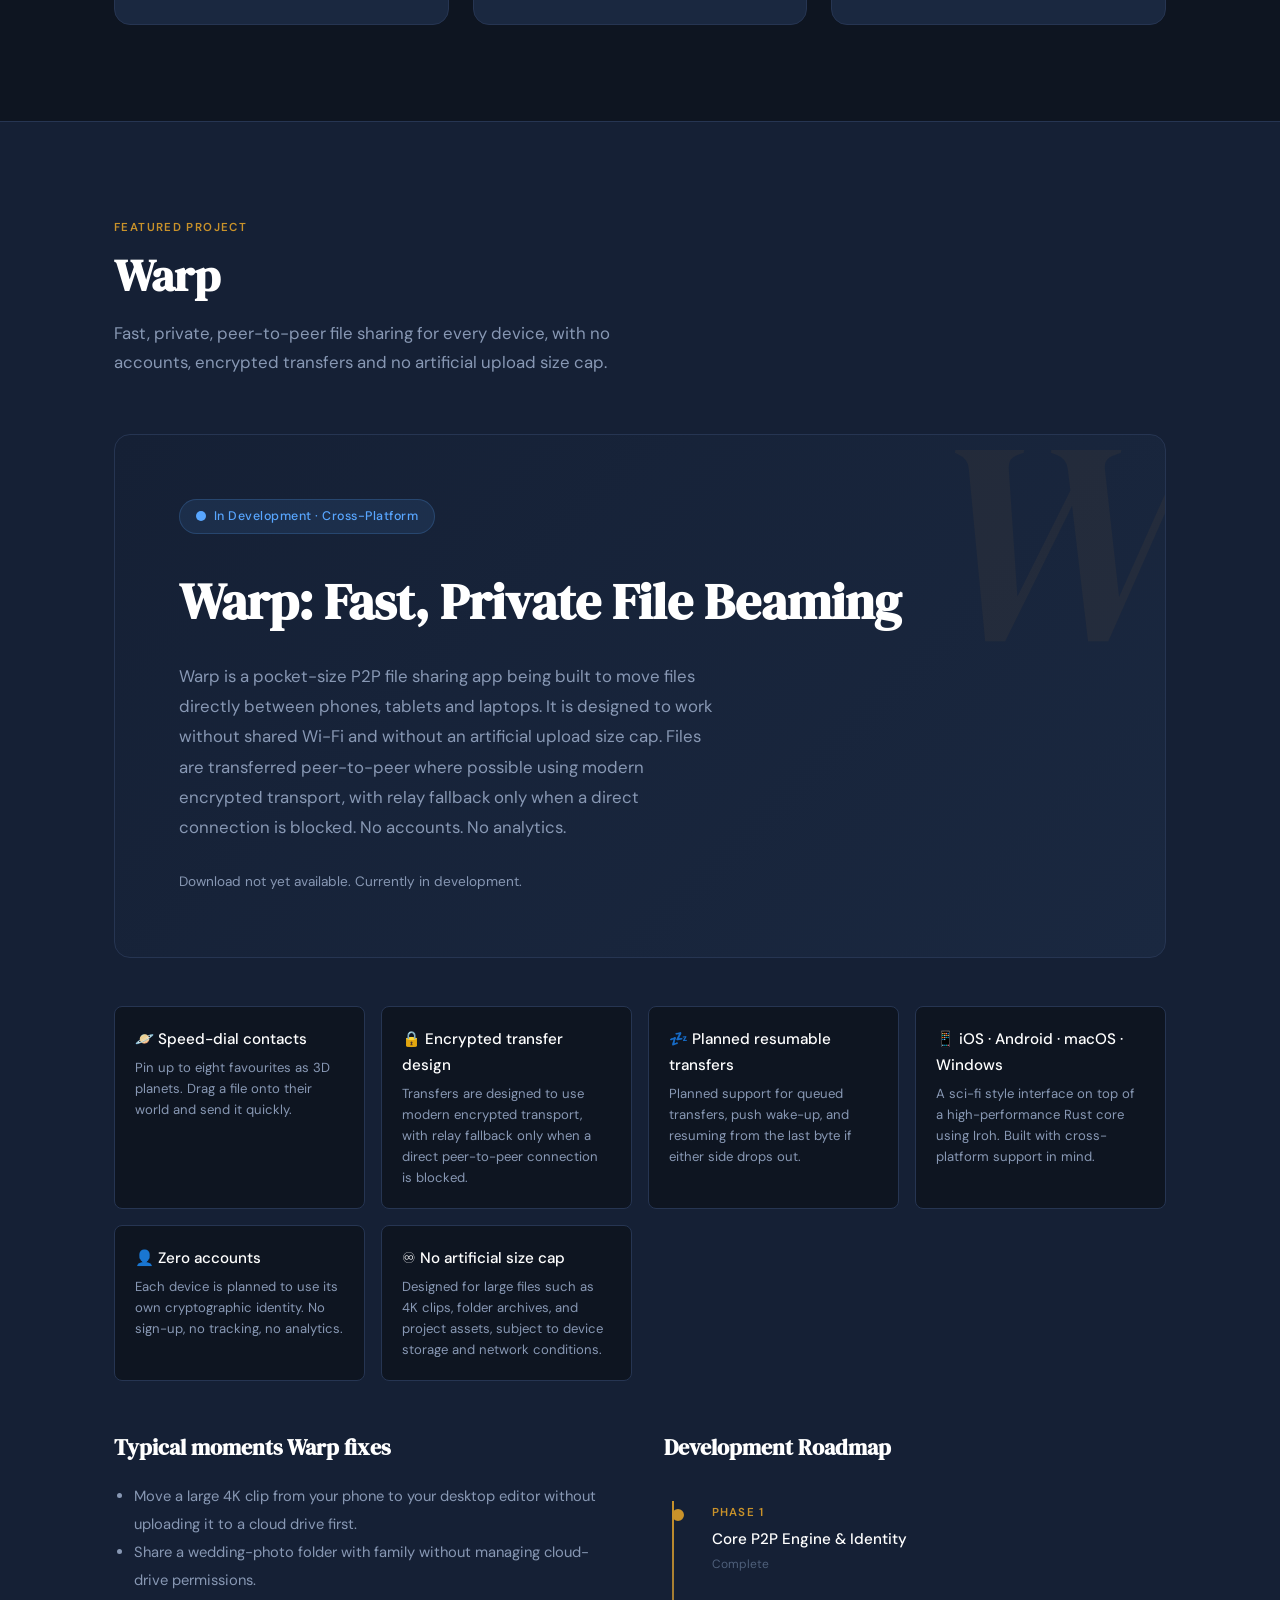
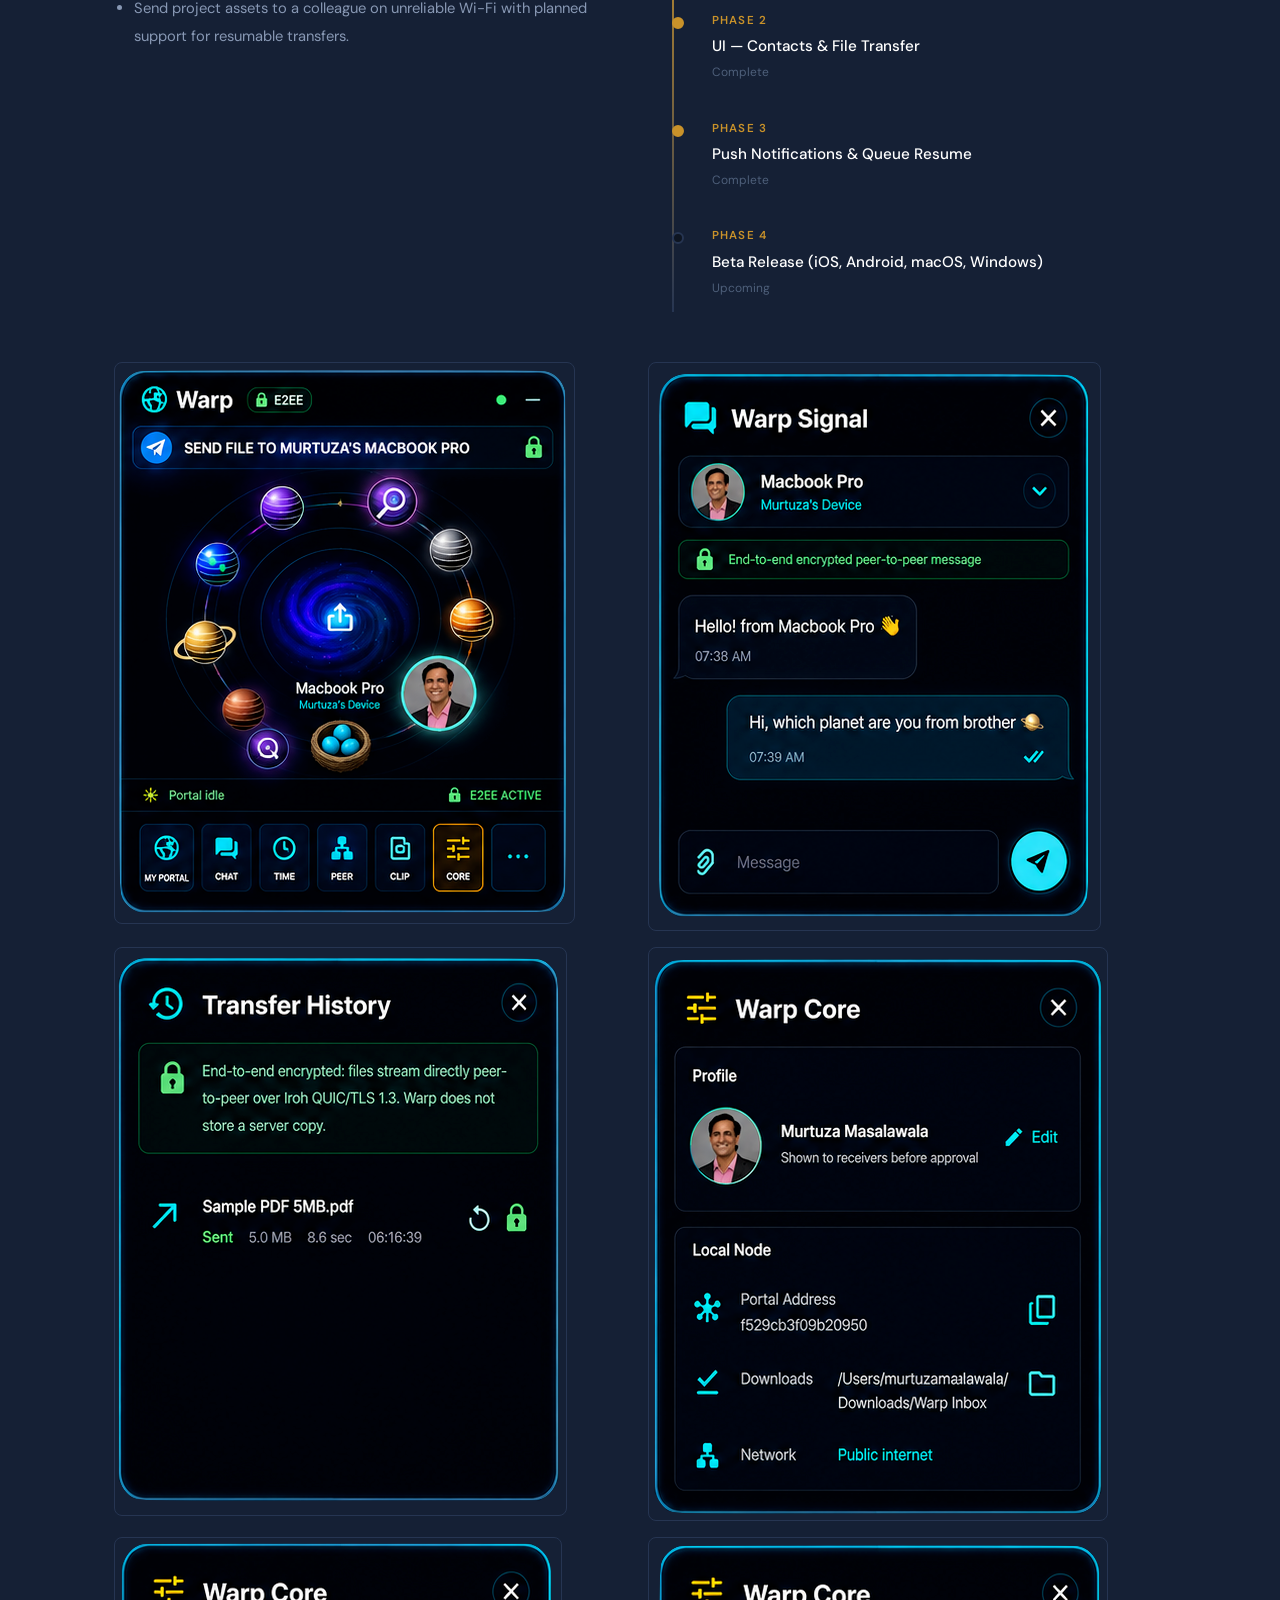
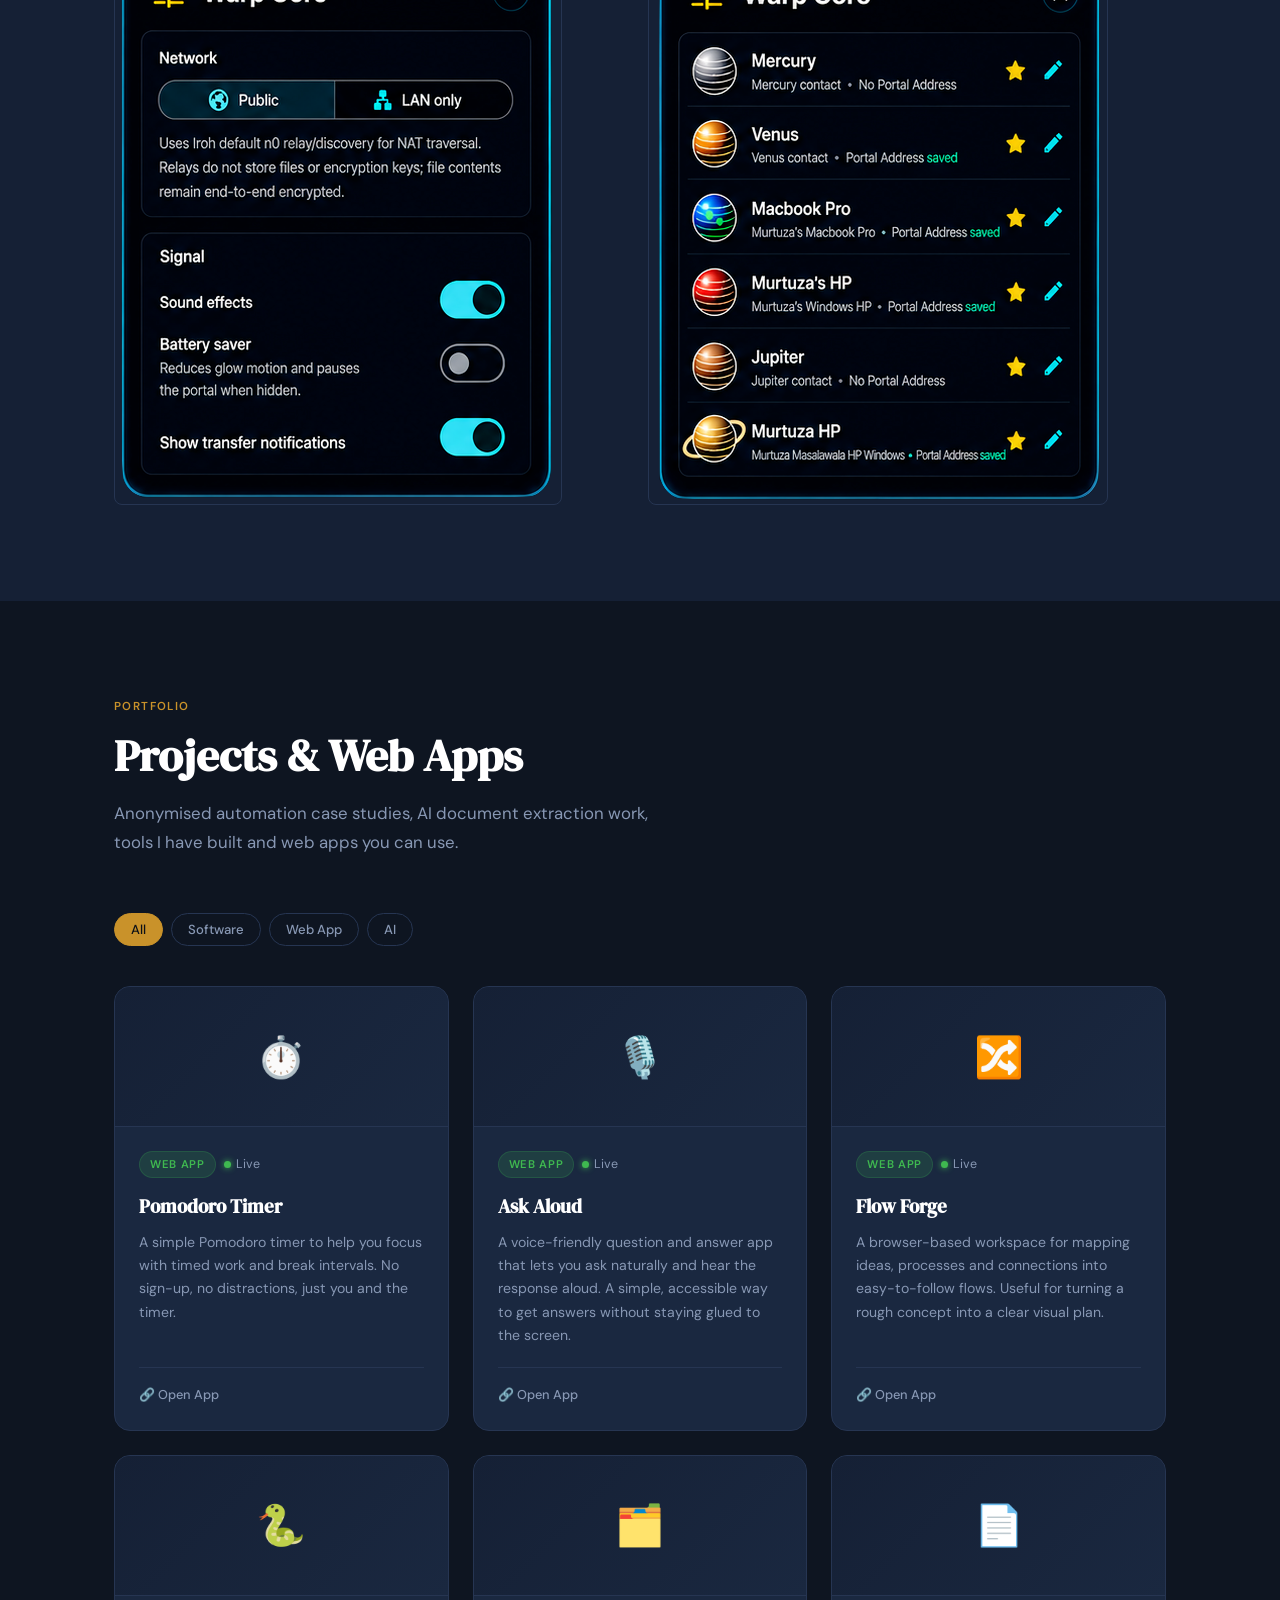
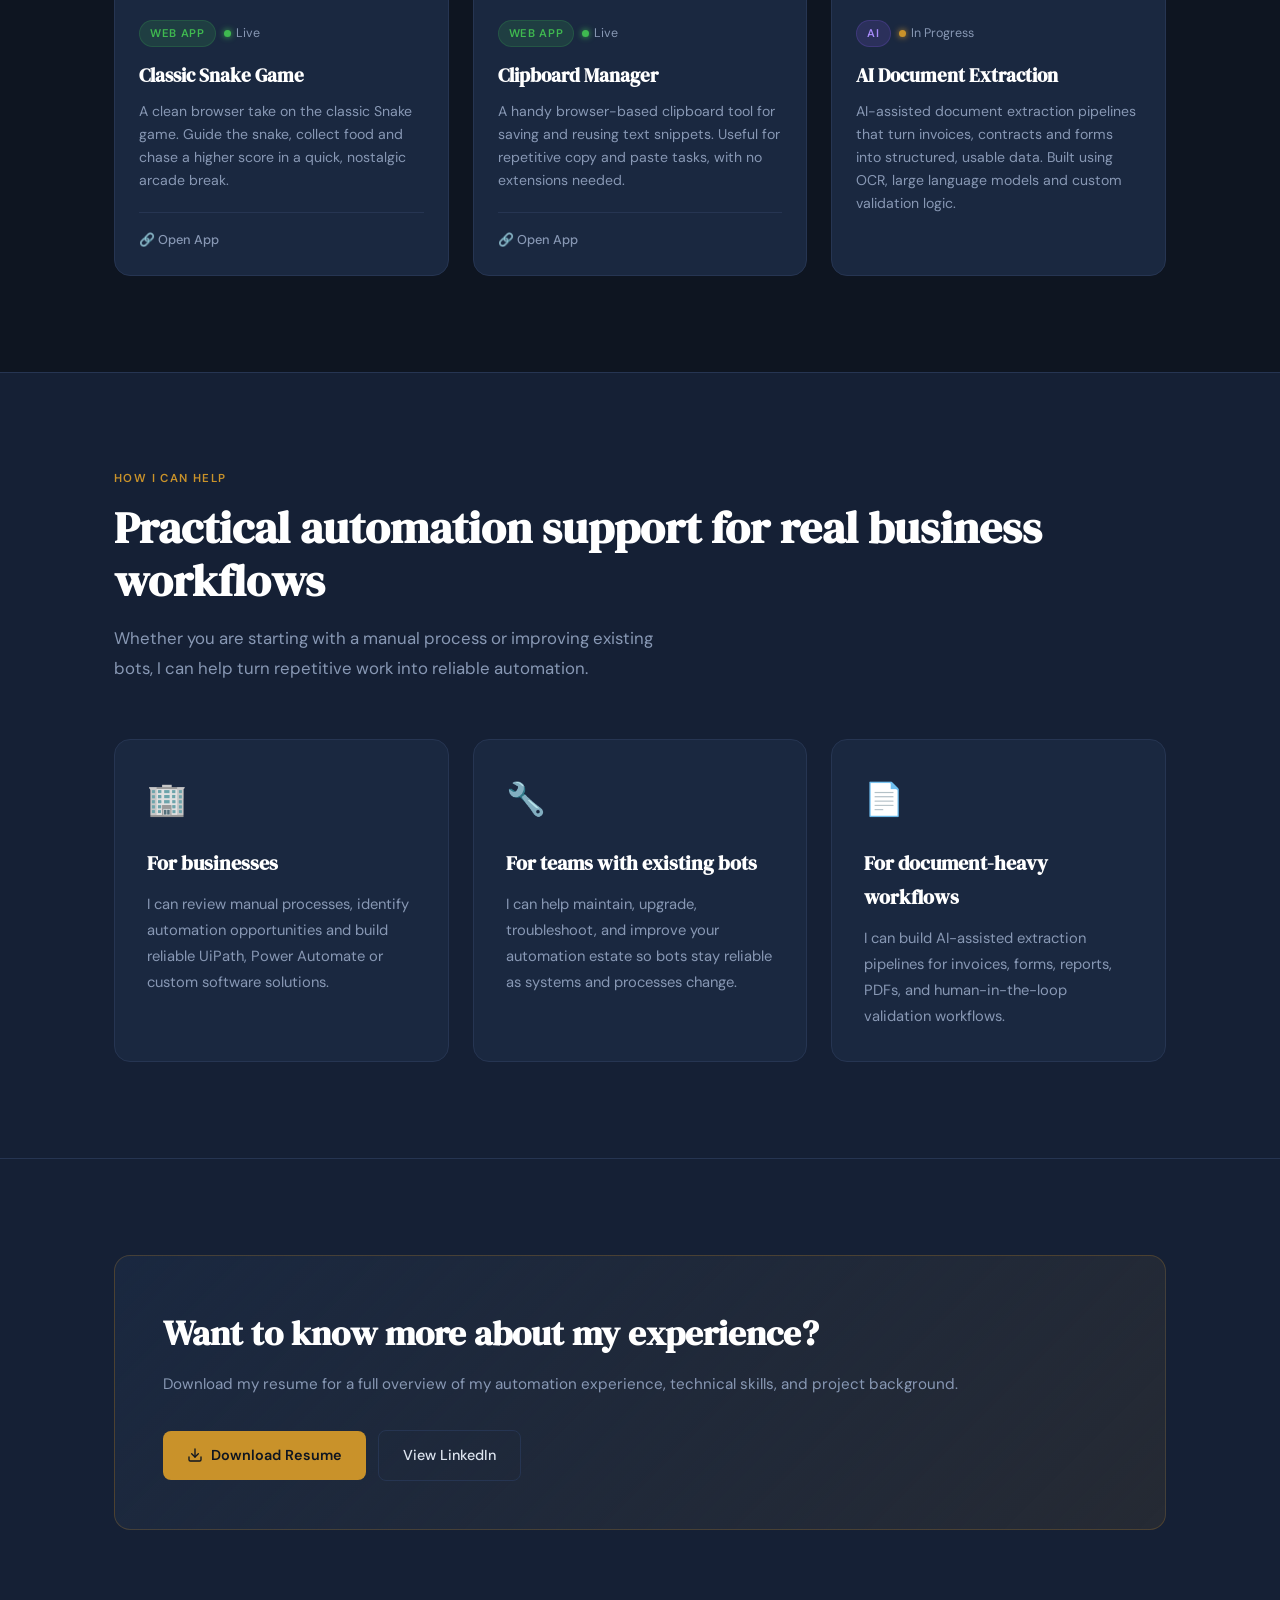
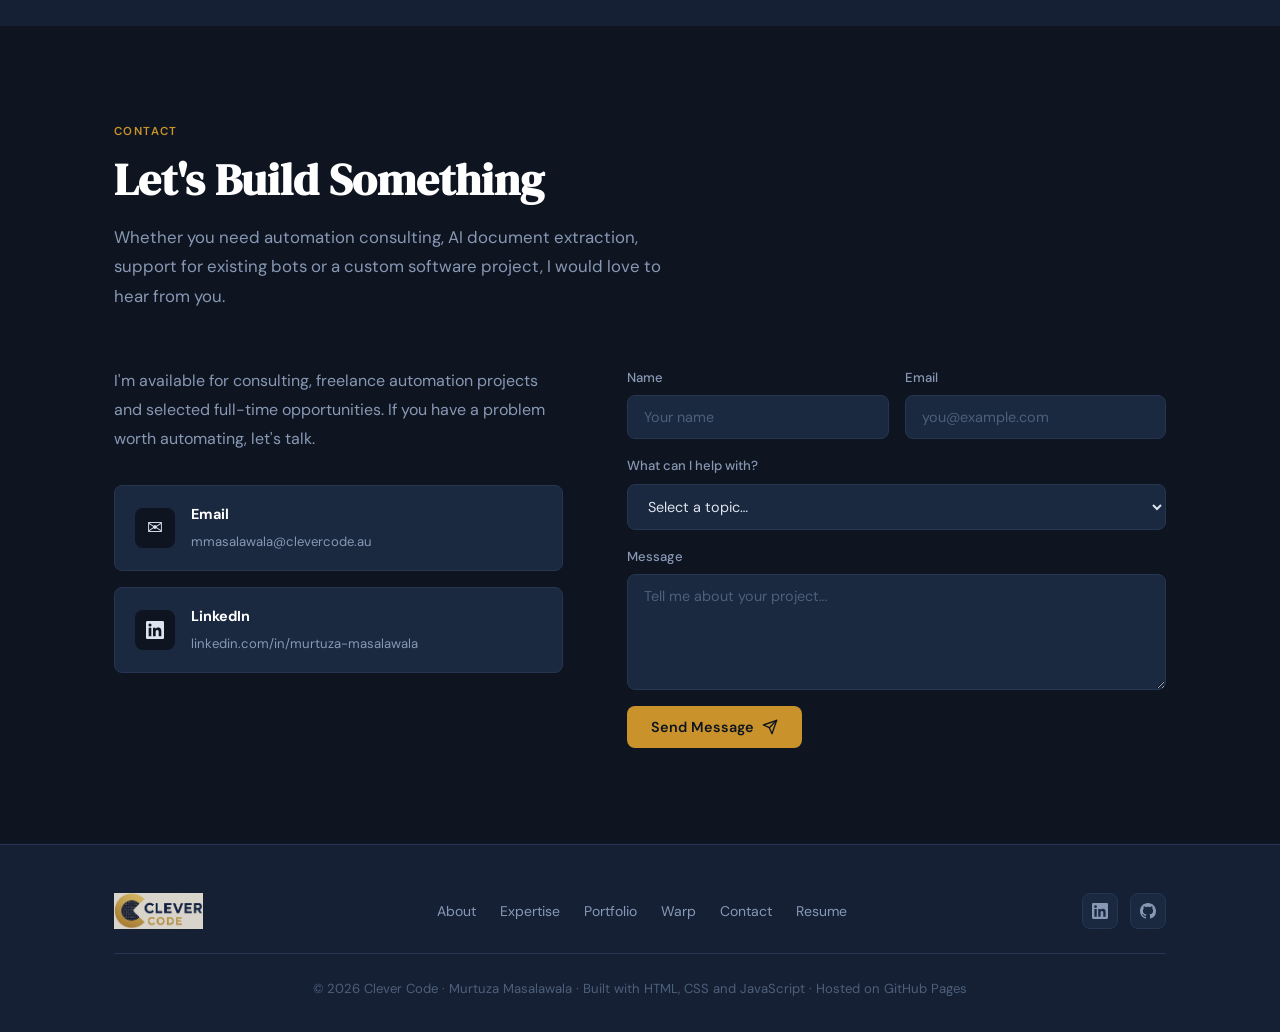
==== commit 91b6ac36: "updated home page" ====
--- a/index.html
+++ b/index.html
@@ -299,10 +299,6 @@
         No accounts. No analytics.
       </p>
       <div class="btn-group" style="margin-top:28px;">
-        <a href="https://github.com/mfmgold" target="_blank" rel="noopener" class="btn btn--primary">
-          <svg width="14" height="14" viewBox="0 0 24 24" fill="currentColor"><path d="M12 0C5.37 0 0 5.37 0 12c0 5.31 3.435 9.795 8.205 11.385.6.105.825-.255.825-.57 0-.285-.015-1.23-.015-2.235-3.015.555-3.795-.735-4.035-1.41-.135-.345-.72-1.41-1.23-1.695-.42-.225-1.02-.78-.015-.795.945-.015 1.62.87 1.845 1.23 1.08 1.815 2.805 1.305 3.495.99.105-.78.42-1.305.765-1.605-2.67-.3-5.46-1.335-5.46-5.925 0-1.305.465-2.385 1.23-3.225-.12-.3-.54-1.53.12-3.18 0 0 1.005-.315 3.3 1.23.96-.27 1.98-.405 3-.405s2.04.135 3 .405c2.295-1.56 3.3-1.23 3.3-1.23.66 1.65.24 2.88.12 3.18.765.84 1.23 1.905 1.23 3.225 0 4.605-2.805 5.625-5.475 5.925.435.375.81 1.095.81 2.22 0 1.605-.015 2.895-.015 3.3 0 .315.225.69.825.57A12.02 12.02 0 0 0 24 12c0-6.63-5.37-12-12-12z"/></svg>
-          View on GitHub
-        </a>
         <span style="color:var(--text-2);font-size:.85rem;align-self:center;">Download not yet available. Currently in development.</span>
       </div>
     </div>
@@ -387,10 +383,6 @@
         <h2 class="section-title">Projects & Web Apps</h2>
         <p class="section-sub">Anonymised automation case studies, AI document extraction work, tools I have built and web apps you can use.</p>
       </div>
-      <a href="https://github.com/mfmgold" target="_blank" rel="noopener" class="btn btn--outline">
-        <svg width="16" height="16" viewBox="0 0 24 24" fill="currentColor"><path d="M12 0C5.37 0 0 5.37 0 12c0 5.31 3.435 9.795 8.205 11.385.6.105.825-.255.825-.57 0-.285-.015-1.23-.015-2.235-3.015.555-3.795-.735-4.035-1.41-.135-.345-.72-1.41-1.23-1.695-.42-.225-1.02-.78-.015-.795.945-.015 1.62.87 1.845 1.23 1.08 1.815 2.805 1.305 3.495.99.105-.78.42-1.305.765-1.605-2.67-.3-5.46-1.335-5.46-5.925 0-1.305.465-2.385 1.23-3.225-.12-.3-.54-1.53.12-3.18 0 0 1.005-.315 3.3 1.23.96-.27 1.98-.405 3-.405s2.04.135 3 .405c2.295-1.56 3.3-1.23 3.3-1.23.66 1.65.24 2.88.12 3.18.765.84 1.23 1.905 1.23 3.225 0 4.605-2.805 5.625-5.475 5.925.435.375.81 1.095.81 2.22 0 1.605-.015 2.895-.015 3.3 0 .315.225.69.825.57A12.02 12.02 0 0 0 24 12c0-6.63-5.37-12-12-12z"/></svg>
-        View GitHub
-      </a>
     </div>
 
     <div id="filter-bar" class="filter-bar"></div>
@@ -495,15 +487,6 @@
               <span>linkedin.com/in/murtuza-masalawala</span>
             </div>
           </a>
-          <a href="https://github.com/mfmgold" target="_blank" rel="noopener" class="contact-link">
-            <div class="contact-link__icon">
-              <svg width="18" height="18" viewBox="0 0 24 24" fill="currentColor"><path d="M12 0C5.37 0 0 5.37 0 12c0 5.31 3.435 9.795 8.205 11.385.6.105.825-.255.825-.57 0-.285-.015-1.23-.015-2.235-3.015.555-3.795-.735-4.035-1.41-.135-.345-.72-1.41-1.23-1.695-.42-.225-1.02-.78-.015-.795.945-.015 1.62.87 1.845 1.23 1.08 1.815 2.805 1.305 3.495.99.105-.78.42-1.305.765-1.605-2.67-.3-5.46-1.335-5.46-5.925 0-1.305.465-2.385 1.23-3.225-.12-.3-.54-1.53.12-3.18 0 0 1.005-.315 3.3 1.23.96-.27 1.98-.405 3-.405s2.04.135 3 .405c2.295-1.56 3.3-1.23 3.3-1.23.66 1.65.24 2.88.12 3.18.765.84 1.23 1.905 1.23 3.225 0 4.605-2.805 5.625-5.475 5.925.435.375.81 1.095.81 2.22 0 1.605-.015 2.895-.015 3.3 0 .315.225.69.825.57A12.02 12.02 0 0 0 24 12c0-6.63-5.37-12-12-12z"/></svg>
-            </div>
-            <div class="contact-link__text">
-              <strong>GitHub</strong>
-              <span>github.com/mfmgold</span>
-            </div>
-          </a>
         </div>
       </div>
 
--- a/css/style.css
+++ b/css/style.css
@@ -537,6 +537,9 @@
   padding: 3px 10px;
   border-radius: 100px;
 }
+.badge--link { text-decoration: none; transition: filter .2s ease, transform .2s ease; }
+.badge--link:hover { filter: brightness(1.25); transform: translateY(-1px); }
+.badge--link:focus-visible { outline: 2px solid currentColor; outline-offset: 2px; }
 .badge--flutter { background: rgba(88,166,255,.15); color: #58a6ff; border: 1px solid rgba(88,166,255,.2); }
 .badge--ai      { background: rgba(139,92,246,.15); color: #a78bfa; border: 1px solid rgba(139,92,246,.2); }
 .badge--rpa     { background: rgba(232,162,39,.15); color: var(--accent); border: 1px solid rgba(232,162,39,.2); }
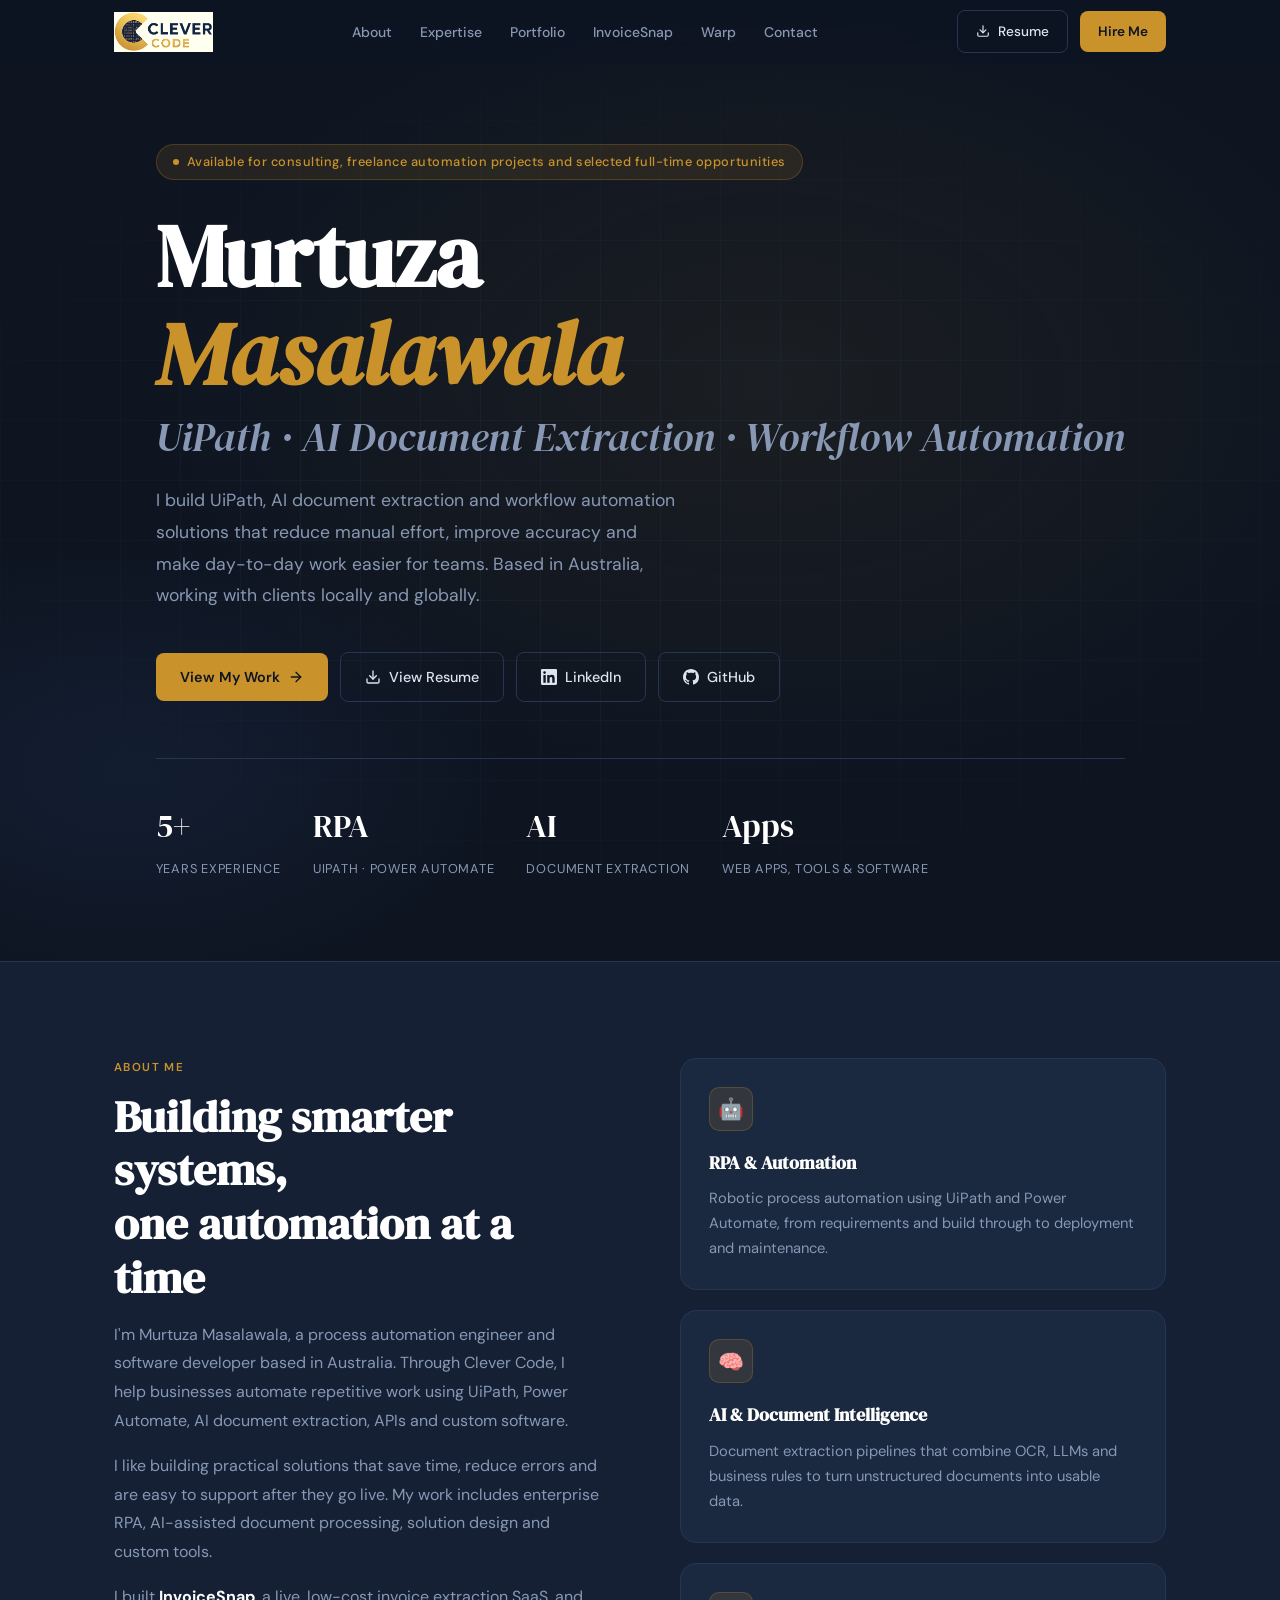
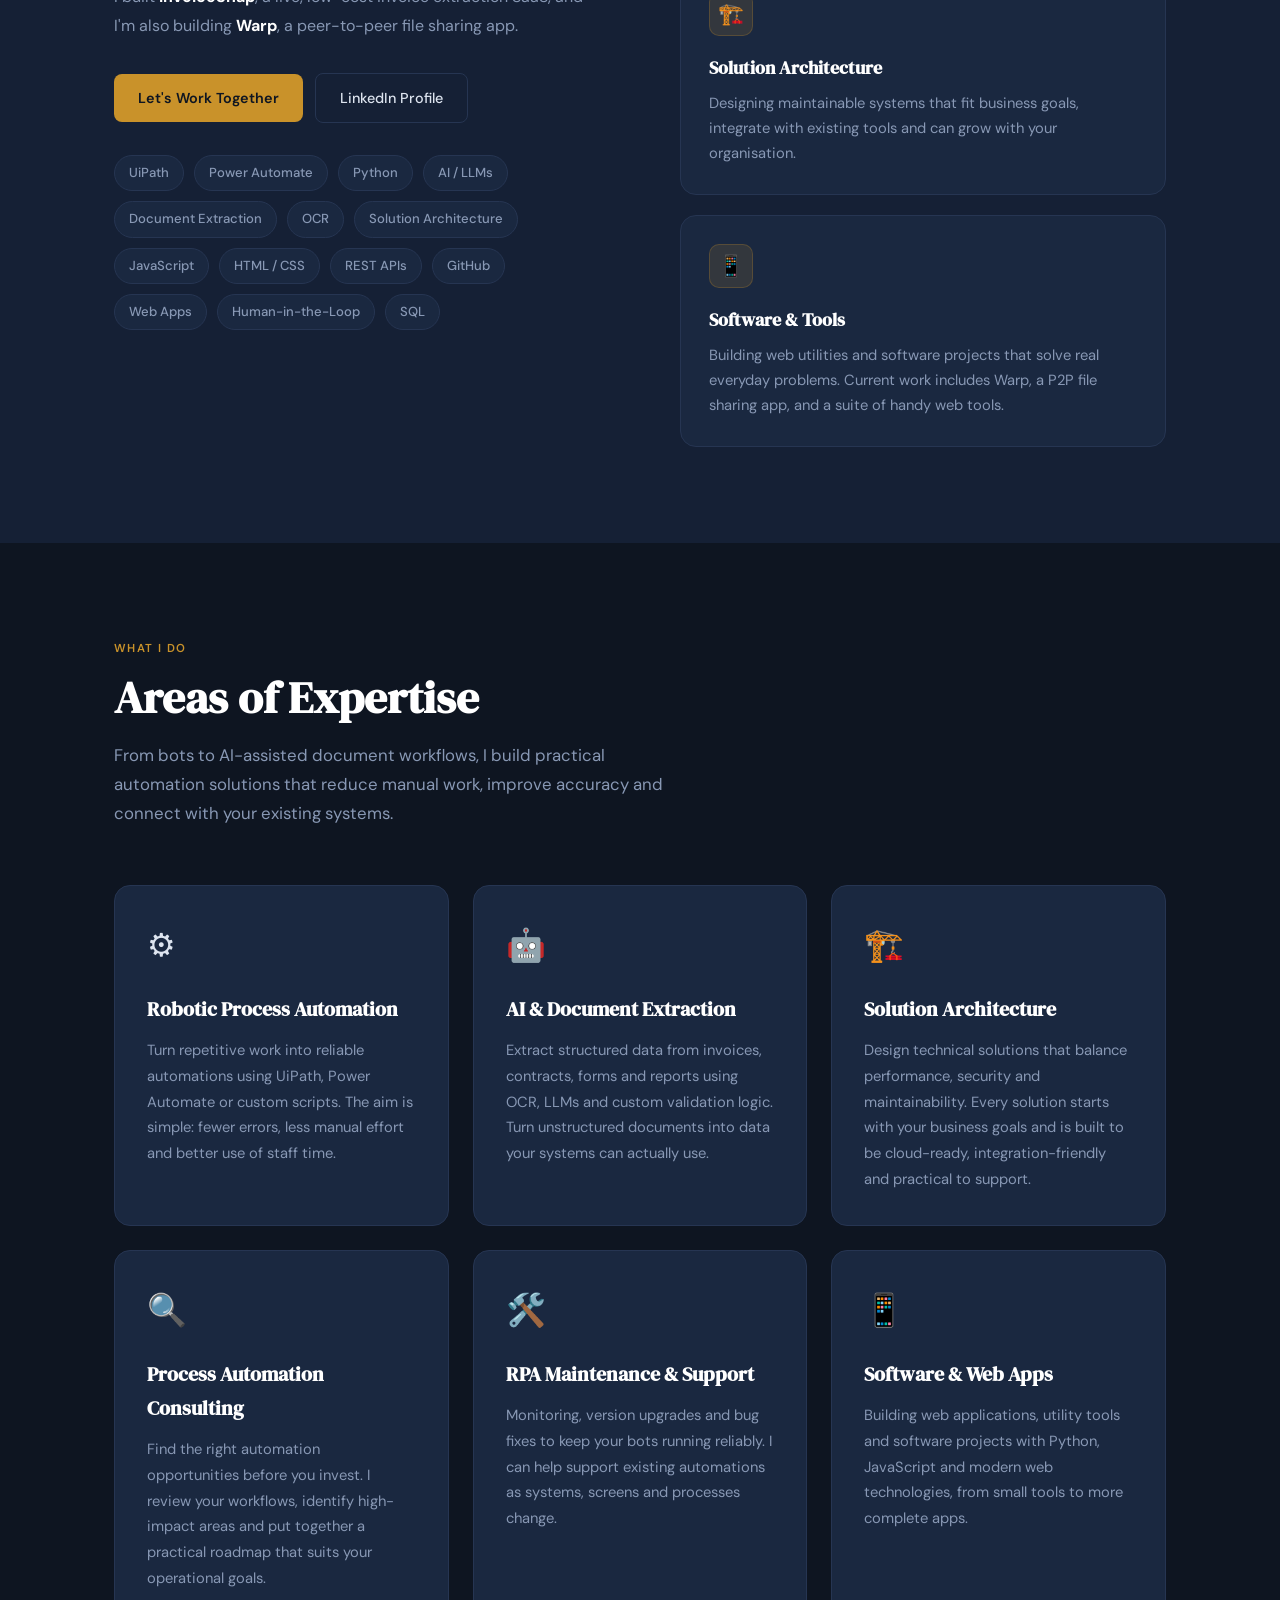
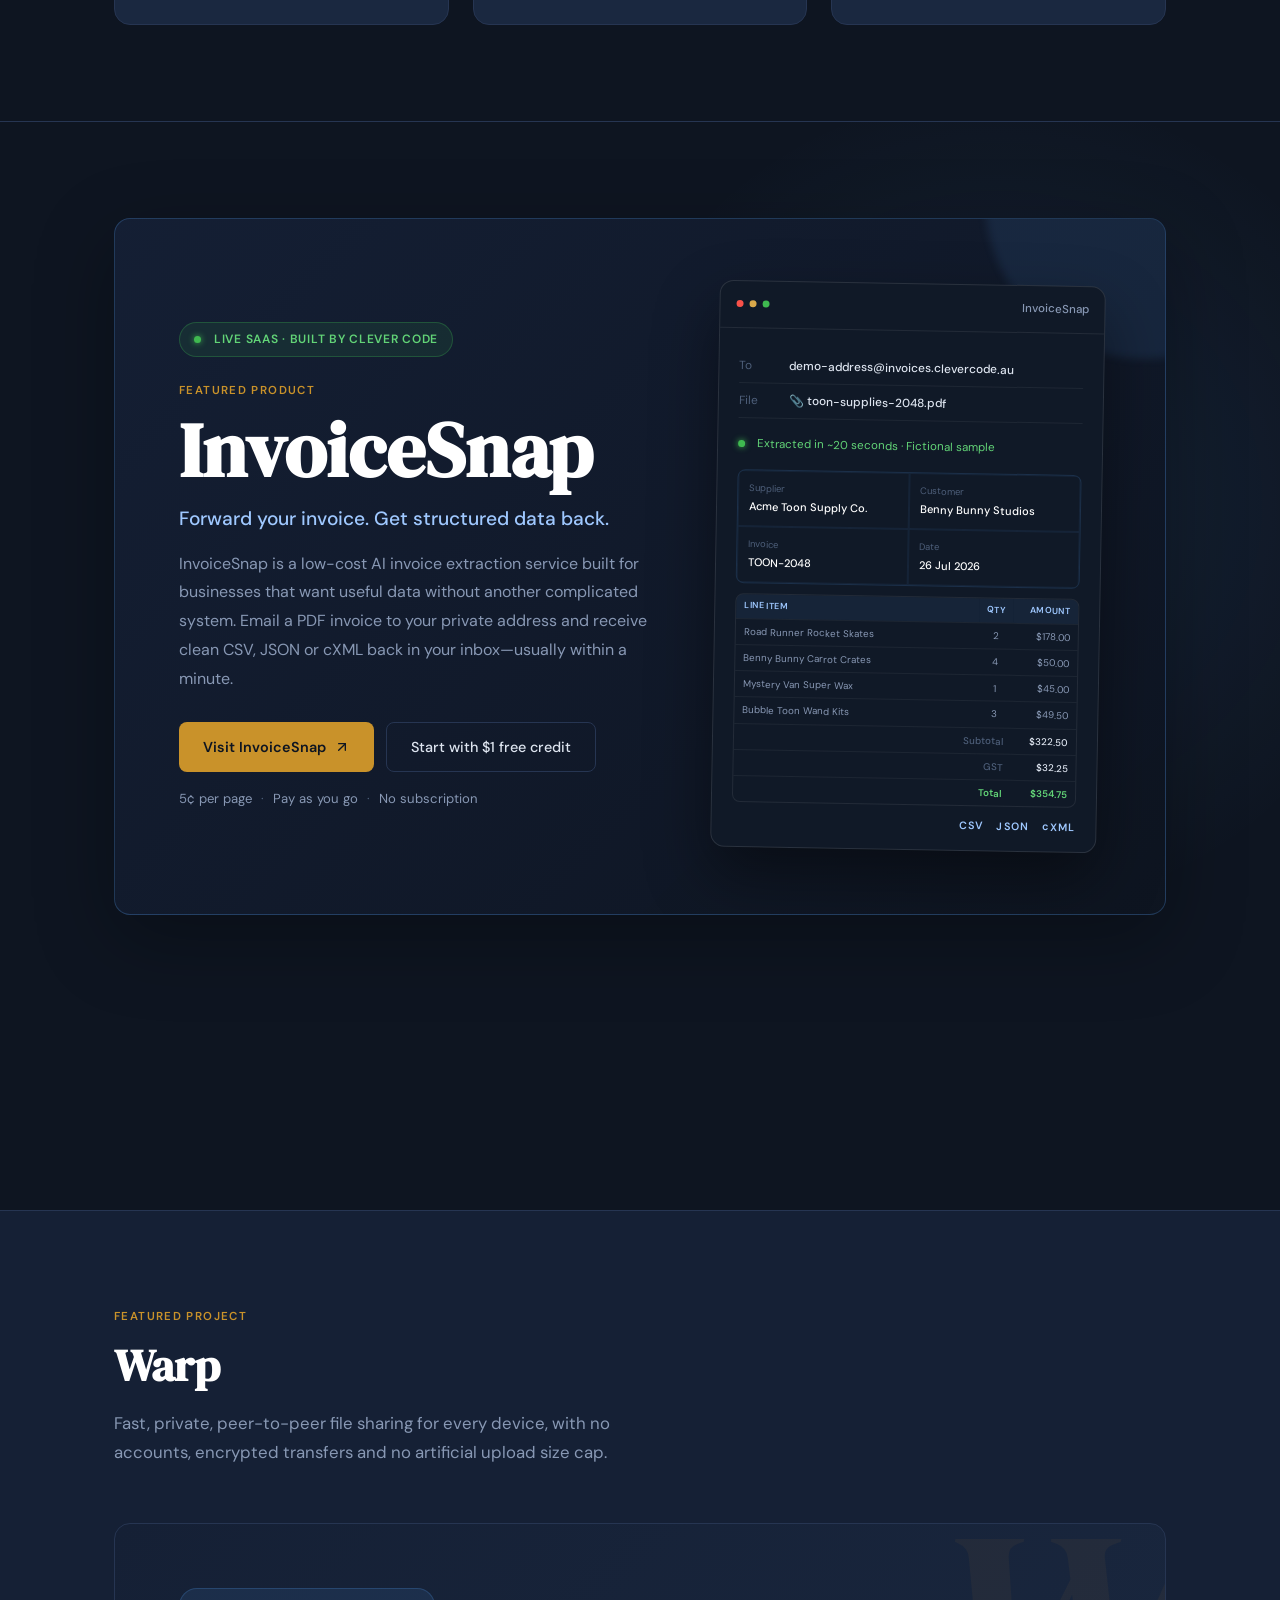
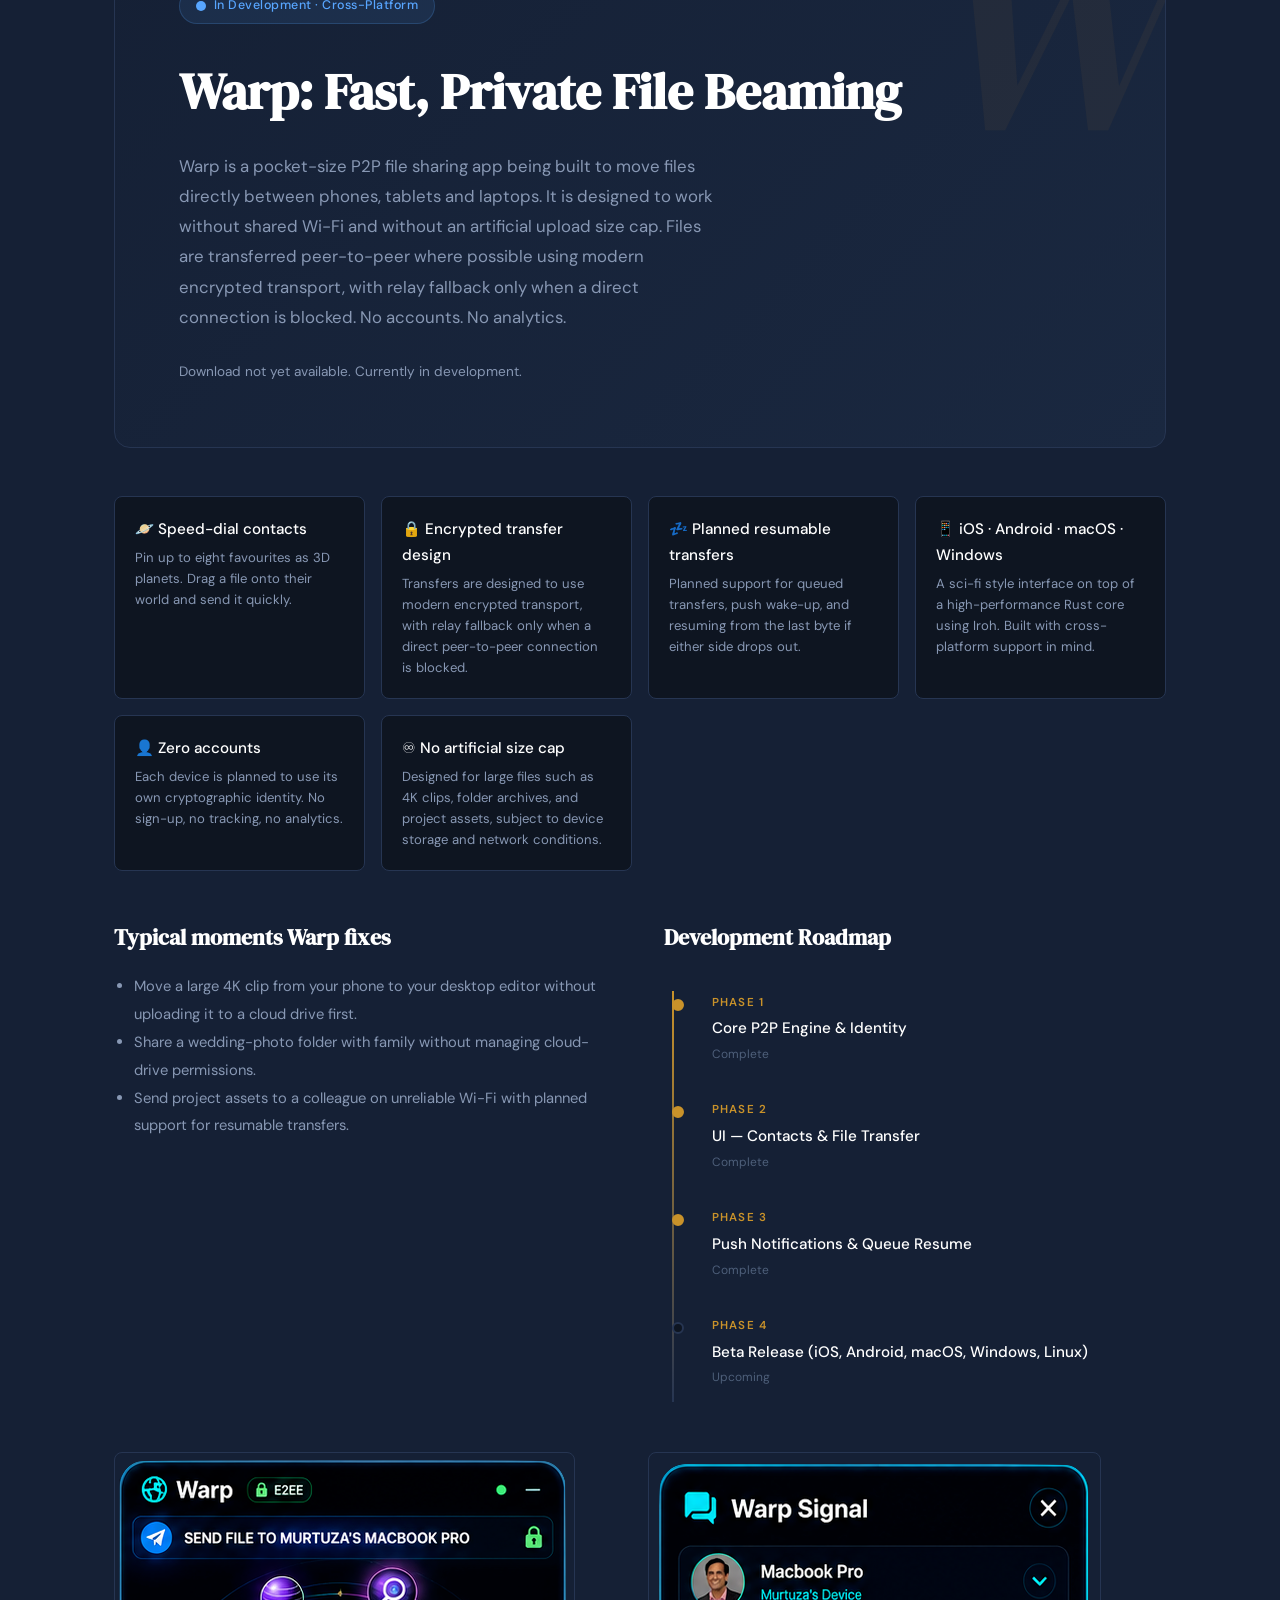
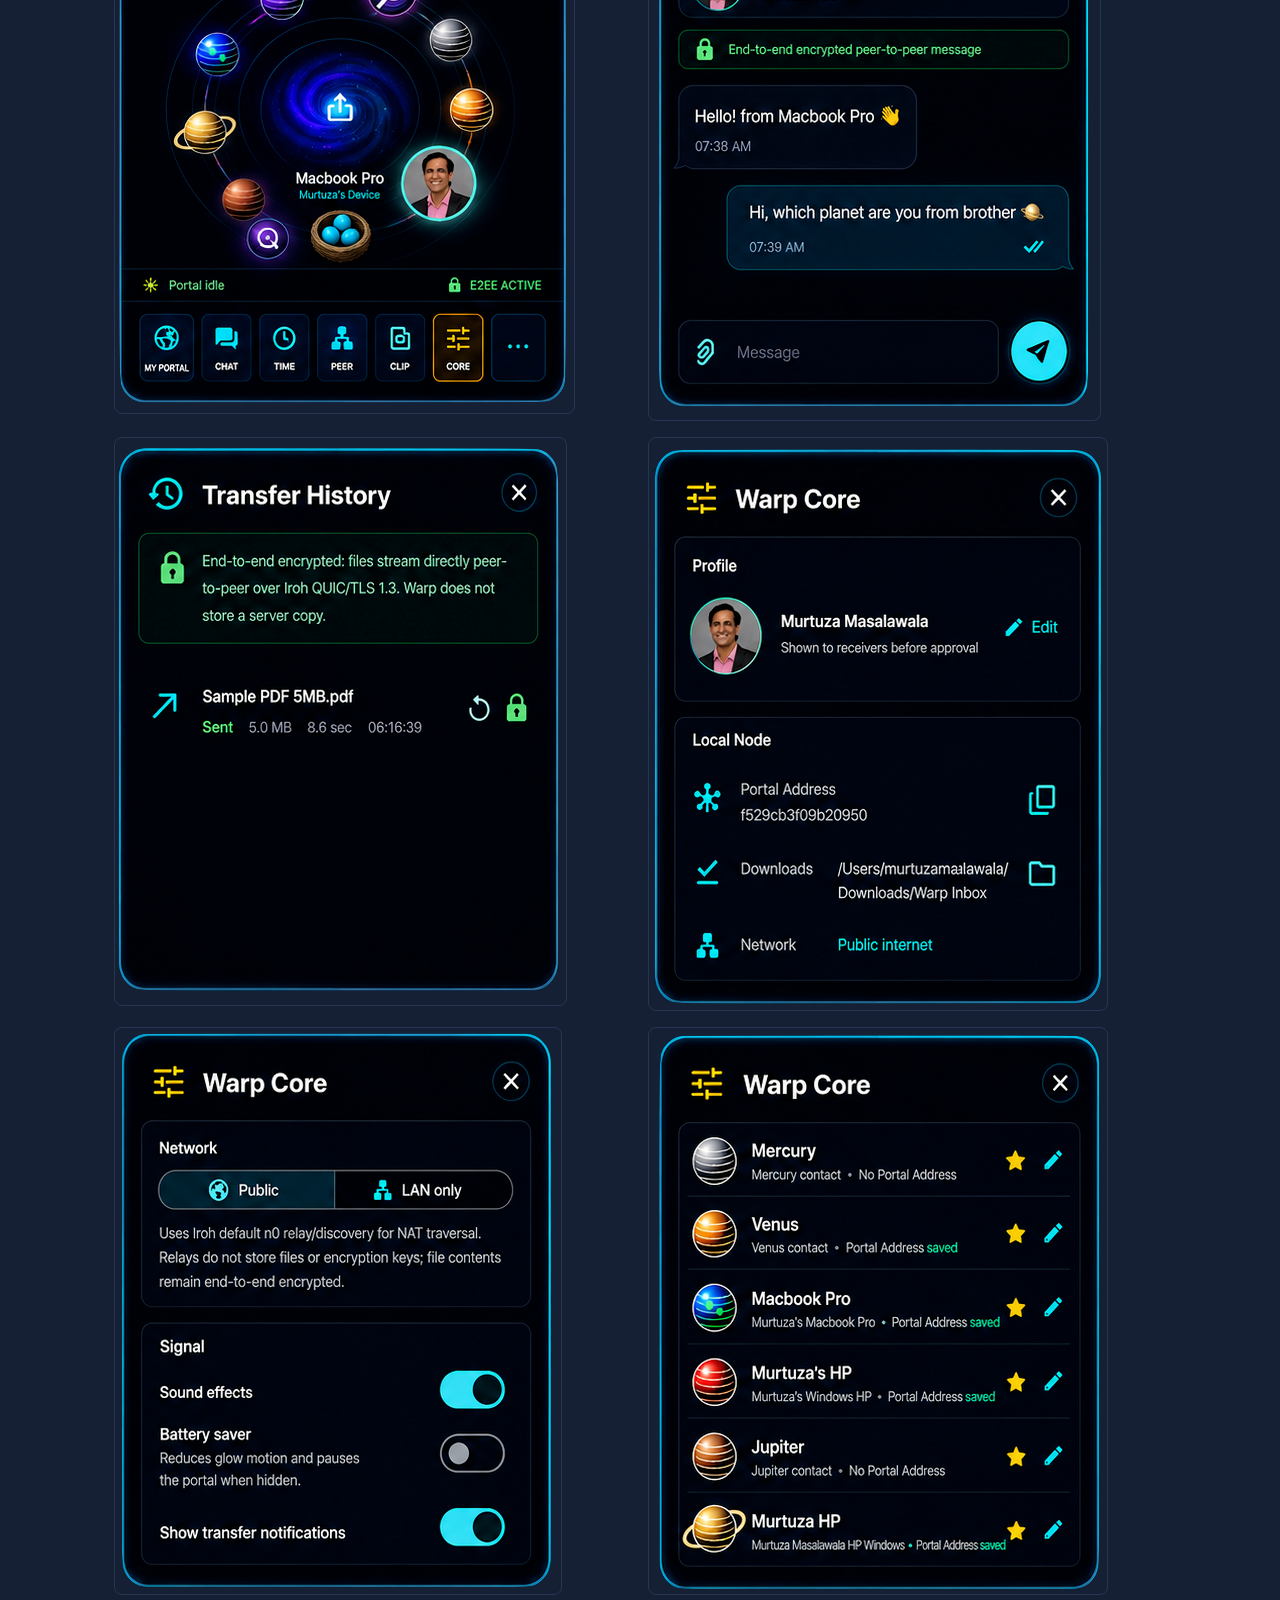
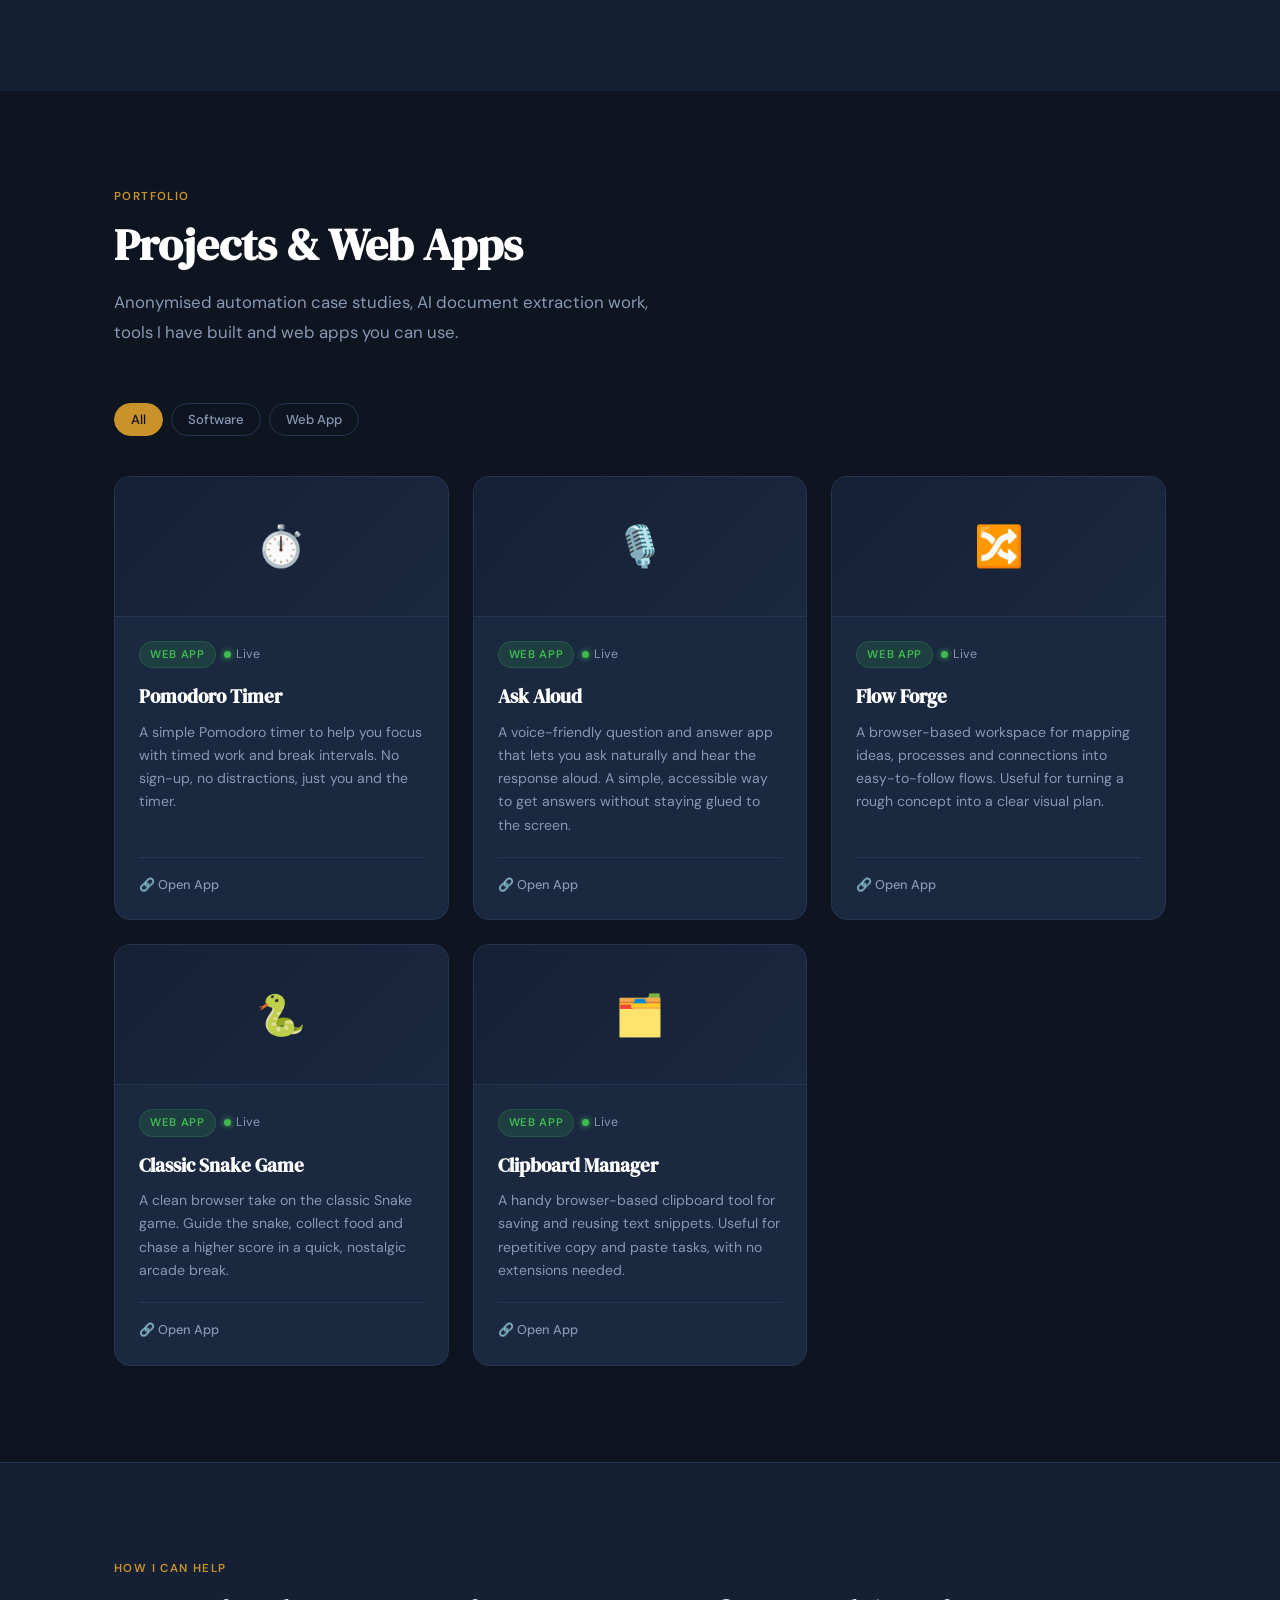
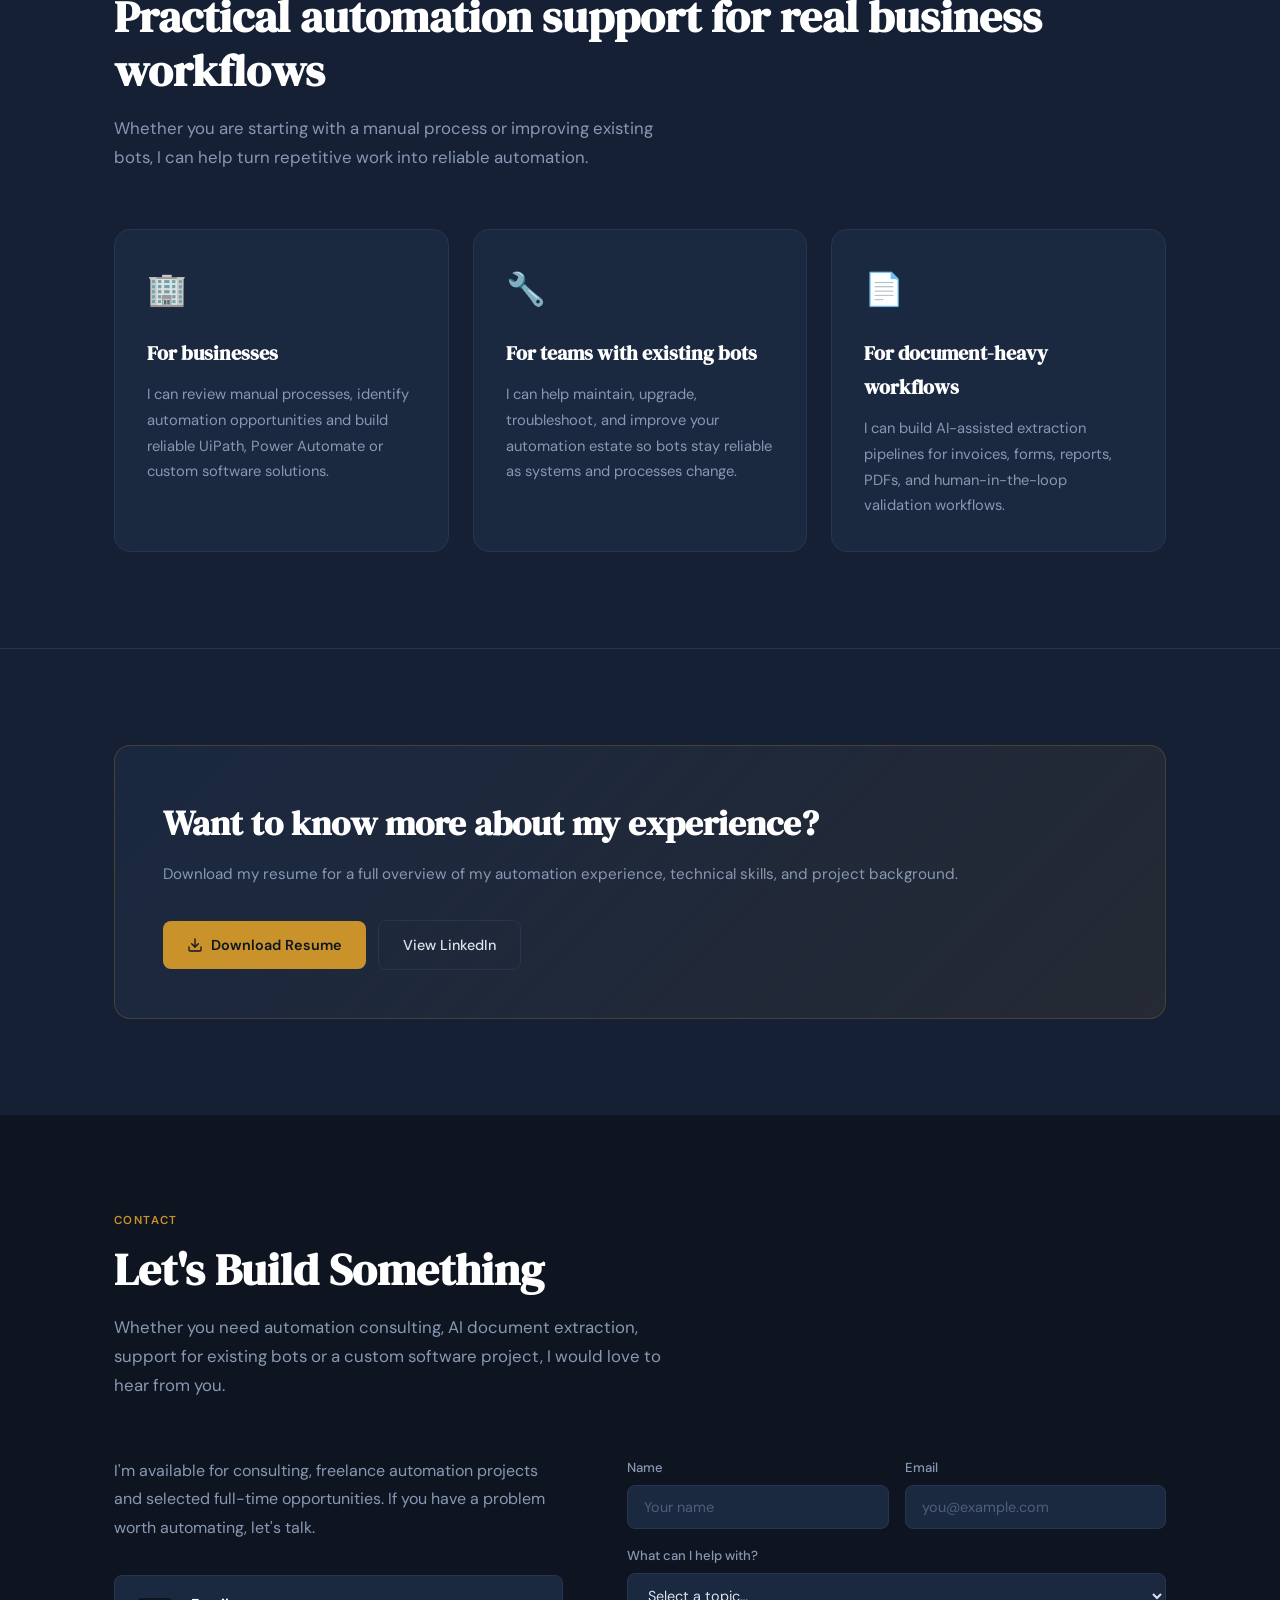
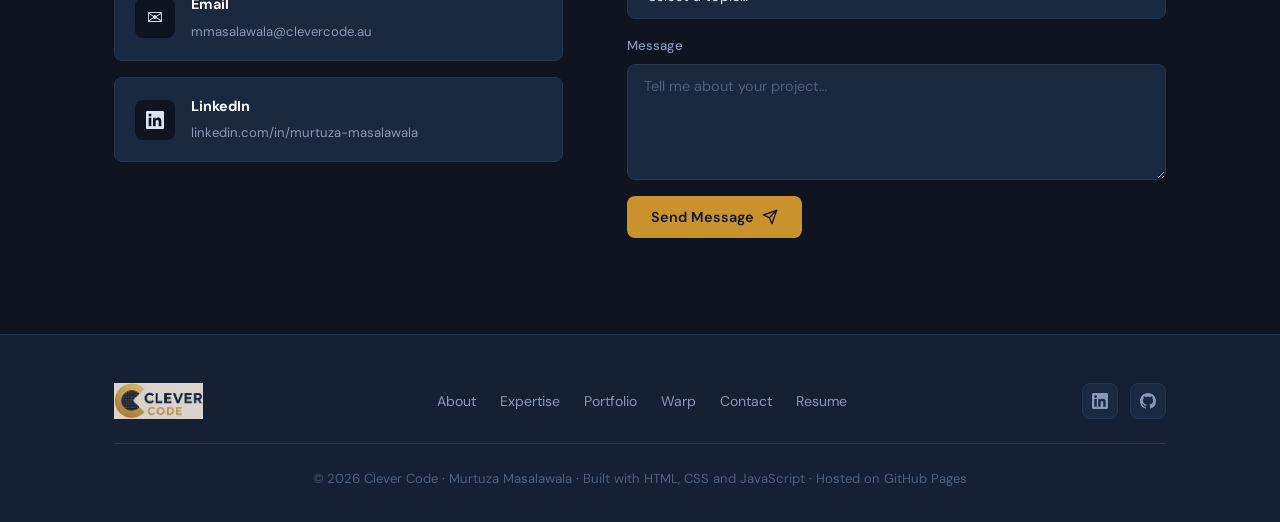
==== commit 56b2142c: "Feature live InvoiceSnap SaaS on homepage" ====
--- a/index.html
+++ b/index.html
@@ -33,6 +33,7 @@
       <li><a href="#about">About</a></li>
       <li><a href="#services">Expertise</a></li>
       <li><a href="#projects">Portfolio</a></li>
+      <li><a href="#invoicesnap">InvoiceSnap</a></li>
       <li><a href="#warp">Warp</a></li>
       <li><a href="#contact">Contact</a></li>
     </ul>
@@ -57,6 +58,7 @@
     <li><a href="#about">About</a></li>
     <li><a href="#services">Expertise</a></li>
     <li><a href="#projects">Portfolio</a></li>
+    <li><a href="#invoicesnap">InvoiceSnap</a></li>
     <li><a href="#warp">Warp</a></li>
     <li><a href="#contact">Contact</a></li>
   </ul>
@@ -156,8 +158,9 @@
           processing, solution design and custom tools.
         </p>
         <p style="color:var(--text-2);line-height:1.8;margin-bottom:32px;">
-          I'm also building <strong style="color:var(--white);">Warp</strong>, a peer-to-peer
-          file sharing app, along with a few web utilities and automation tools.
+          I built <strong style="color:var(--white);">InvoiceSnap</strong>, a live, low-cost
+          invoice extraction SaaS, and I'm also building <strong style="color:var(--white);">Warp</strong>,
+          a peer-to-peer file sharing app.
         </p>
 
         <div class="btn-group">
@@ -268,6 +271,98 @@
         <p>Building web applications, utility tools and software projects with Python,
            JavaScript and modern web technologies, from small tools to more complete apps.</p>
       </div>
+    </div>
+  </div>
+</section>
+
+
+<!-- ═══════════════════════════════════════════════════════════
+     INVOICESNAP — Live SaaS
+════════════════════════════════════════════════════════════ -->
+<section id="invoicesnap" class="section invoicesnap-section section--border-top">
+  <div class="container">
+    <div class="invoicesnap-hero fade-in">
+      <div class="invoicesnap-hero__content">
+        <div class="invoicesnap-hero__tag">
+          <span class="status-dot status-live"></span>
+          Live SaaS · Built by Clever Code
+        </div>
+        <span class="label">Featured Product</span>
+        <h2>InvoiceSnap</h2>
+        <p class="invoicesnap-hero__lead">Forward your invoice. Get structured data back.</p>
+        <p>
+          InvoiceSnap is a low-cost AI invoice extraction service built for businesses that
+          want useful data without another complicated system. Email a PDF invoice to your
+          private address and receive clean CSV, JSON or cXML back in your inbox—usually
+          within a minute.
+        </p>
+        <div class="invoicesnap-hero__actions">
+          <a href="https://invoicesnap.clevercode.au" target="_blank" rel="noopener" class="btn btn--primary">
+            Visit InvoiceSnap
+            <svg width="16" height="16" viewBox="0 0 24 24" fill="none" stroke="currentColor" stroke-width="2" stroke-linecap="round" stroke-linejoin="round"><path d="M7 17 17 7"/><path d="M7 7h10v10"/></svg>
+          </a>
+          <a href="https://invoicesnap.clevercode.au/auth/signup" target="_blank" rel="noopener" class="btn btn--outline">Start with $1 free credit</a>
+        </div>
+        <p class="invoicesnap-price">5¢ per page <span>·</span> Pay as you go <span>·</span> No subscription</p>
+      </div>
+
+      <div class="invoicesnap-demo" aria-label="Fictional cartoon-themed invoice emailed to InvoiceSnap and returned as structured data">
+        <div class="invoicesnap-demo__bar">
+          <span></span><span></span><span></span>
+          <strong>InvoiceSnap</strong>
+        </div>
+        <div class="invoicesnap-email">
+          <div><span>To</span><strong>demo-address@invoices.clevercode.au</strong></div>
+          <div><span>File</span><strong>📎 toon-supplies-2048.pdf</strong></div>
+        </div>
+        <div class="invoicesnap-progress">
+          <span class="status-dot status-live"></span>
+          Extracted in ~20 seconds · Fictional sample
+        </div>
+        <div class="invoicesnap-invoice-meta">
+          <div><span>Supplier</span><strong>Acme Toon Supply Co.</strong></div>
+          <div><span>Customer</span><strong>Benny Bunny Studios</strong></div>
+          <div><span>Invoice</span><strong>TOON-2048</strong></div>
+          <div><span>Date</span><strong>26 Jul 2026</strong></div>
+        </div>
+        <div class="invoicesnap-table-wrap">
+          <table class="invoicesnap-line-items">
+            <thead>
+              <tr><th>Line item</th><th>Qty</th><th>Amount</th></tr>
+            </thead>
+            <tbody>
+              <tr><td>Road Runner Rocket Skates</td><td>2</td><td>$178.00</td></tr>
+              <tr><td>Benny Bunny Carrot Crates</td><td>4</td><td>$50.00</td></tr>
+              <tr><td>Mystery Van Super Wax</td><td>1</td><td>$45.00</td></tr>
+              <tr><td>Bubble Toon Wand Kits</td><td>3</td><td>$49.50</td></tr>
+            </tbody>
+            <tfoot>
+              <tr><th colspan="2">Subtotal</th><td>$322.50</td></tr>
+              <tr><th colspan="2">GST</th><td>$32.25</td></tr>
+              <tr class="invoicesnap-line-items__total"><th colspan="2">Total</th><td>$354.75</td></tr>
+            </tfoot>
+          </table>
+        </div>
+        <div class="invoicesnap-output">CSV &nbsp; JSON &nbsp; cXML</div>
+      </div>
+    </div>
+
+    <div class="invoicesnap-features fade-in">
+      <article>
+        <span>01</span>
+        <h3>Forward</h3>
+        <p>Send or auto-forward any PDF invoice from your existing email, scanner or accounting inbox.</p>
+      </article>
+      <article>
+        <span>02</span>
+        <h3>Extract</h3>
+        <p>AI reads ABNs, GST, totals, line items and the fields you choose—without guessing missing values.</p>
+      </article>
+      <article>
+        <span>03</span>
+        <h3>Receive</h3>
+        <p>Structured CSV, JSON or cXML arrives back in your inbox, ready for spreadsheets, ERP or procurement systems.</p>
+      </article>
     </div>
   </div>
 </section>
--- a/css/style.css
+++ b/css/style.css
@@ -585,6 +585,237 @@
 }
 .project-link:hover { color: var(--accent); }
 
+/* ── InvoiceSnap Section ───────────────────────────────────── */
+.invoicesnap-section {
+  background:
+    radial-gradient(circle at 78% 35%, rgba(88,166,255,.10), transparent 34%),
+    var(--bg);
+}
+
+.invoicesnap-hero {
+  display: grid;
+  grid-template-columns: minmax(0, 1.1fr) minmax(320px, .9fr);
+  gap: 64px;
+  align-items: center;
+  background: linear-gradient(135deg, rgba(21,32,53,.96), rgba(14,21,33,.98));
+  border: 1px solid rgba(88,166,255,.24);
+  border-radius: var(--radius-lg);
+  padding: 64px;
+  box-shadow: 0 24px 80px rgba(0,0,0,.3);
+  position: relative;
+  overflow: hidden;
+}
+
+.invoicesnap-hero::before {
+  content: '';
+  position: absolute;
+  width: 320px;
+  height: 320px;
+  border-radius: 50%;
+  right: -140px;
+  top: -180px;
+  background: rgba(88,166,255,.10);
+  filter: blur(4px);
+  pointer-events: none;
+}
+
+.invoicesnap-hero__content,
+.invoicesnap-demo { position: relative; z-index: 1; }
+
+.invoicesnap-hero__tag {
+  display: inline-flex;
+  align-items: center;
+  gap: 8px;
+  padding: 6px 14px;
+  margin-bottom: 24px;
+  border: 1px solid rgba(63,185,80,.28);
+  border-radius: 100px;
+  background: rgba(63,185,80,.10);
+  color: #62d477;
+  font-size: .75rem;
+  font-weight: 600;
+  letter-spacing: .06em;
+  text-transform: uppercase;
+}
+
+.invoicesnap-hero h2 {
+  color: var(--white);
+  font-family: var(--font-display);
+  font-size: clamp(2.8rem, 6vw, 4.8rem);
+  line-height: 1;
+  margin-bottom: 14px;
+}
+
+.invoicesnap-hero__lead {
+  color: #9fc8ff !important;
+  font-size: 1.2rem !important;
+  font-weight: 500;
+  margin-bottom: 14px;
+}
+
+.invoicesnap-hero__content > p:not(.invoicesnap-hero__lead):not(.invoicesnap-price) {
+  color: var(--text-2);
+  font-size: 1rem;
+  line-height: 1.8;
+  max-width: 590px;
+}
+
+.invoicesnap-hero__actions {
+  display: flex;
+  flex-wrap: wrap;
+  gap: 12px;
+  margin-top: 28px;
+}
+
+.invoicesnap-price {
+  color: var(--text-2);
+  font-size: .82rem;
+  margin-top: 16px;
+}
+.invoicesnap-price span { color: var(--text-3); margin: 0 5px; }
+
+.invoicesnap-demo {
+  background: #101927;
+  border: 1px solid rgba(255,255,255,.11);
+  border-radius: 14px;
+  box-shadow: 0 28px 64px rgba(0,0,0,.42);
+  overflow: hidden;
+  transform: rotate(1deg);
+}
+
+.invoicesnap-demo__bar {
+  display: flex;
+  align-items: center;
+  gap: 6px;
+  padding: 13px 16px;
+  border-bottom: 1px solid rgba(255,255,255,.08);
+  color: var(--text-2);
+  font-size: .72rem;
+}
+.invoicesnap-demo__bar span {
+  width: 7px;
+  height: 7px;
+  border-radius: 50%;
+  background: var(--text-3);
+}
+.invoicesnap-demo__bar span:first-child { background: #f85149; }
+.invoicesnap-demo__bar span:nth-child(2) { background: #d9a84a; }
+.invoicesnap-demo__bar span:nth-child(3) { background: #3fb950; }
+.invoicesnap-demo__bar strong { margin-left: auto; font-weight: 500; }
+
+.invoicesnap-email { padding: 20px 20px 12px; }
+.invoicesnap-email div {
+  display: grid;
+  grid-template-columns: 42px minmax(0, 1fr);
+  gap: 8px;
+  padding: 7px 0;
+  border-bottom: 1px solid rgba(255,255,255,.06);
+  font-size: .74rem;
+}
+.invoicesnap-email span { color: var(--text-3); }
+.invoicesnap-email strong {
+  color: var(--text);
+  font-weight: 500;
+  overflow-wrap: anywhere;
+}
+
+.invoicesnap-progress {
+  display: flex;
+  align-items: center;
+  gap: 7px;
+  margin: 4px 20px 16px;
+  color: #62d477;
+  font-size: .72rem;
+}
+
+.invoicesnap-invoice-meta {
+  display: grid;
+  grid-template-columns: 1fr 1fr;
+  margin: 0 20px;
+  border: 1px solid rgba(88,166,255,.16);
+  border-radius: 8px;
+  overflow: hidden;
+}
+.invoicesnap-invoice-meta div { padding: 9px 10px; border: 1px solid rgba(88,166,255,.08); }
+.invoicesnap-invoice-meta span { display: block; color: var(--text-3); font-size: .59rem; margin-bottom: 1px; }
+.invoicesnap-invoice-meta strong {
+  display: block;
+  color: var(--white);
+  font-size: .69rem;
+  font-weight: 500;
+  overflow: hidden;
+  text-overflow: ellipsis;
+  white-space: nowrap;
+}
+
+.invoicesnap-table-wrap {
+  margin: 10px 20px 0;
+  border: 1px solid rgba(255,255,255,.08);
+  border-radius: 8px;
+  overflow: hidden;
+}
+.invoicesnap-line-items {
+  width: 100%;
+  border-collapse: collapse;
+  font-size: .61rem;
+  line-height: 1.35;
+}
+.invoicesnap-line-items th,
+.invoicesnap-line-items td {
+  padding: 6px 8px;
+  border-bottom: 1px solid rgba(255,255,255,.055);
+  text-align: left;
+}
+.invoicesnap-line-items thead th {
+  background: rgba(88,166,255,.08);
+  color: #9fc8ff;
+  font-size: .55rem;
+  font-weight: 600;
+  letter-spacing: .05em;
+  text-transform: uppercase;
+}
+.invoicesnap-line-items tbody td { color: var(--text-2); }
+.invoicesnap-line-items th:nth-child(2),
+.invoicesnap-line-items td:nth-child(2) { width: 34px; text-align: center; }
+.invoicesnap-line-items th:last-child,
+.invoicesnap-line-items td:last-child { width: 65px; text-align: right; }
+.invoicesnap-line-items tfoot th {
+  color: var(--text-3);
+  font-weight: 500;
+  text-align: right;
+}
+.invoicesnap-line-items tfoot td { color: var(--text); font-weight: 500; }
+.invoicesnap-line-items__total th,
+.invoicesnap-line-items__total td {
+  color: #62d477 !important;
+  border-bottom: 0;
+  font-weight: 600 !important;
+}
+.invoicesnap-output {
+  margin: 10px 20px 16px;
+  color: #9fc8ff;
+  font-size: .67rem;
+  font-weight: 600;
+  letter-spacing: .12em;
+  text-align: right;
+}
+
+.invoicesnap-features {
+  display: grid;
+  grid-template-columns: repeat(3, 1fr);
+  gap: 16px;
+  margin-top: 20px;
+}
+.invoicesnap-features article {
+  padding: 24px;
+  background: rgba(21,32,53,.72);
+  border: 1px solid var(--border);
+  border-radius: var(--radius);
+}
+.invoicesnap-features article > span { color: #58a6ff; font-size: .7rem; font-weight: 600; letter-spacing: .12em; }
+.invoicesnap-features h3 { color: var(--white); font-size: 1rem; margin: 4px 0 6px; }
+.invoicesnap-features p { color: var(--text-2); font-size: .82rem; line-height: 1.65; }
+
 /* ── Warp Section ──────────────────────────────────────────── */
 .warp-hero {
   background: linear-gradient(135deg, var(--bg-2) 0%, var(--bg-3) 100%);
@@ -851,6 +1082,8 @@
 @media (max-width: 900px) {
   .about__grid { grid-template-columns: 1fr; gap: 40px; }
   .contact-grid { grid-template-columns: 1fr; gap: 40px; }
+  .invoicesnap-hero { grid-template-columns: 1fr; gap: 40px; padding: 48px; }
+  .invoicesnap-demo { transform: none; }
   .warp-hero { padding: 40px; }
   .warp-hero::after { display: none; }
 }
@@ -865,9 +1098,13 @@
   .footer__inner { flex-direction: column; text-align: center; }
   .footer__links { flex-wrap: wrap; justify-content: center; }
   .hero__stats { gap: 24px; }
+  .invoicesnap-features { grid-template-columns: 1fr; }
 }
 
 @media (max-width: 480px) {
   .hero__title { font-size: 2.4rem; }
+  .invoicesnap-hero { padding: 28px; }
+  .invoicesnap-hero__actions .btn { width: 100%; justify-content: center; }
+  .invoicesnap-invoice-meta { grid-template-columns: 1fr; }
   .warp-hero { padding: 28px; }
 }
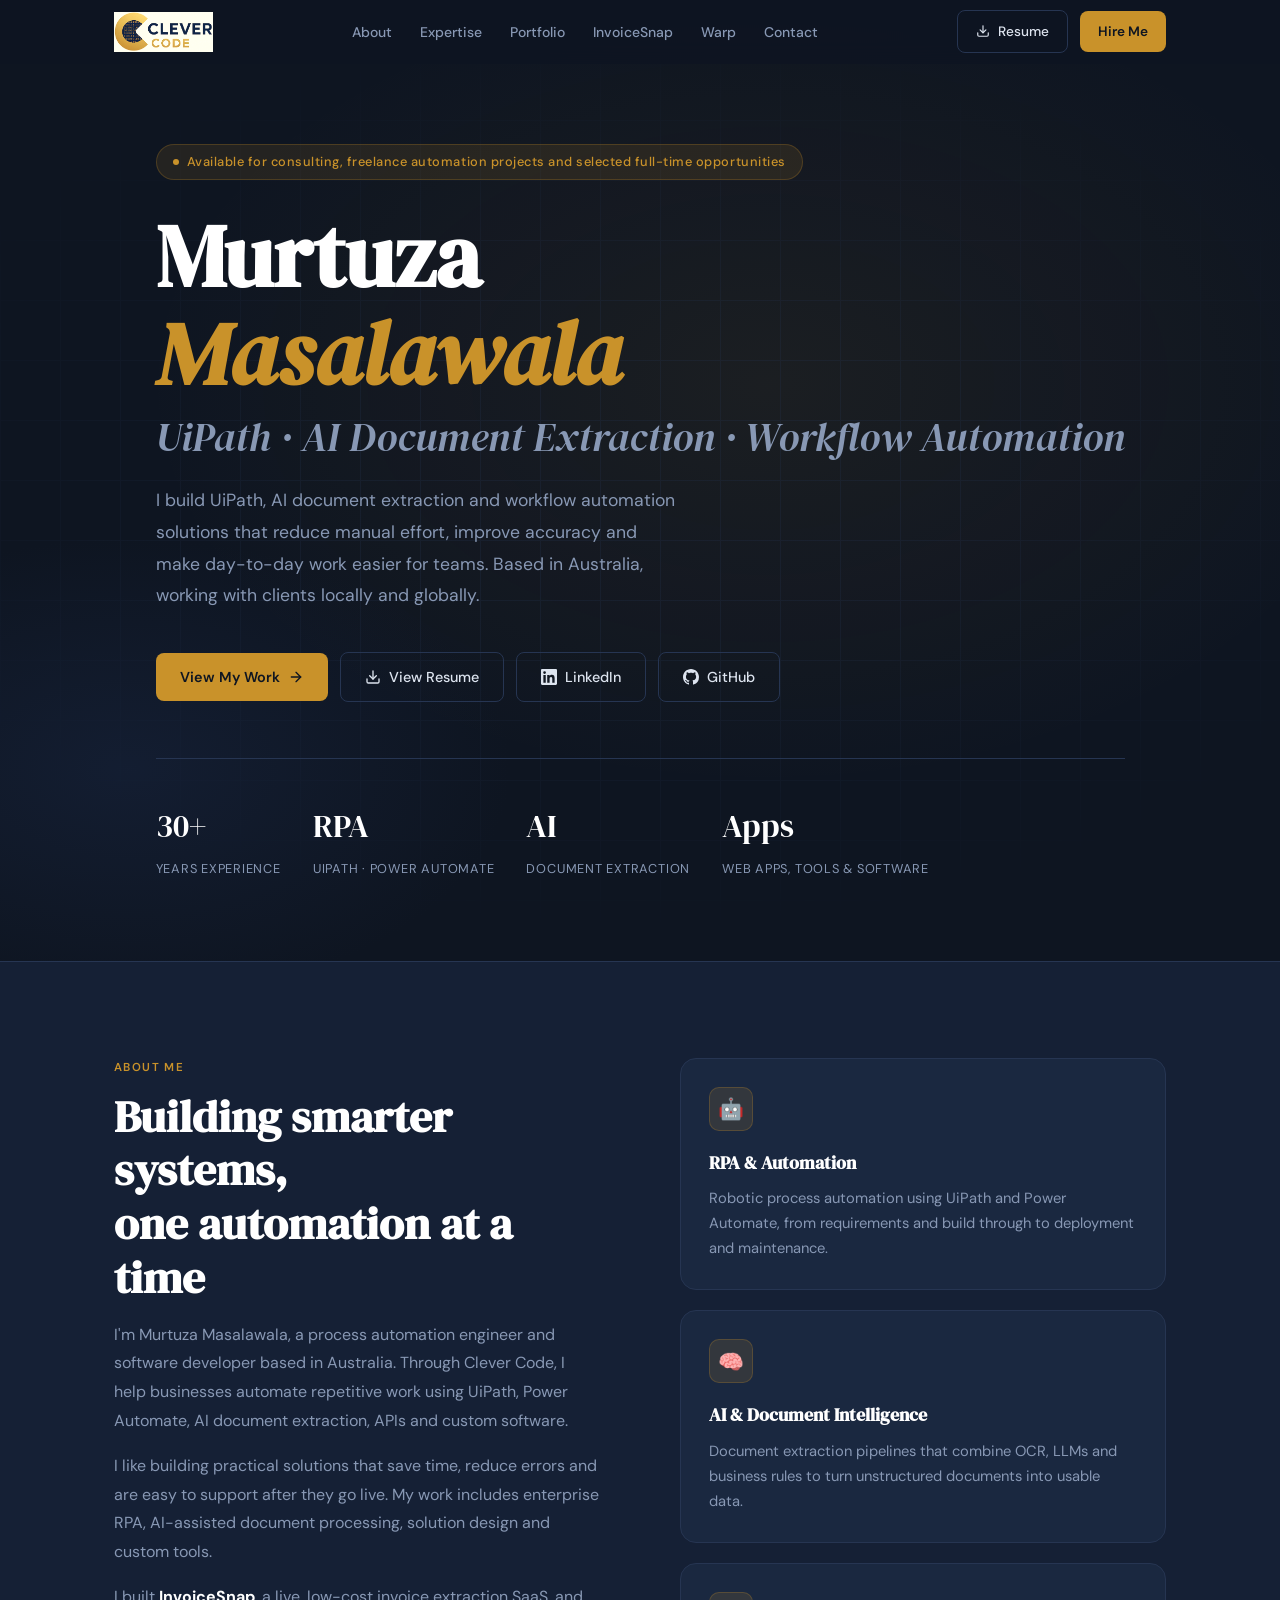
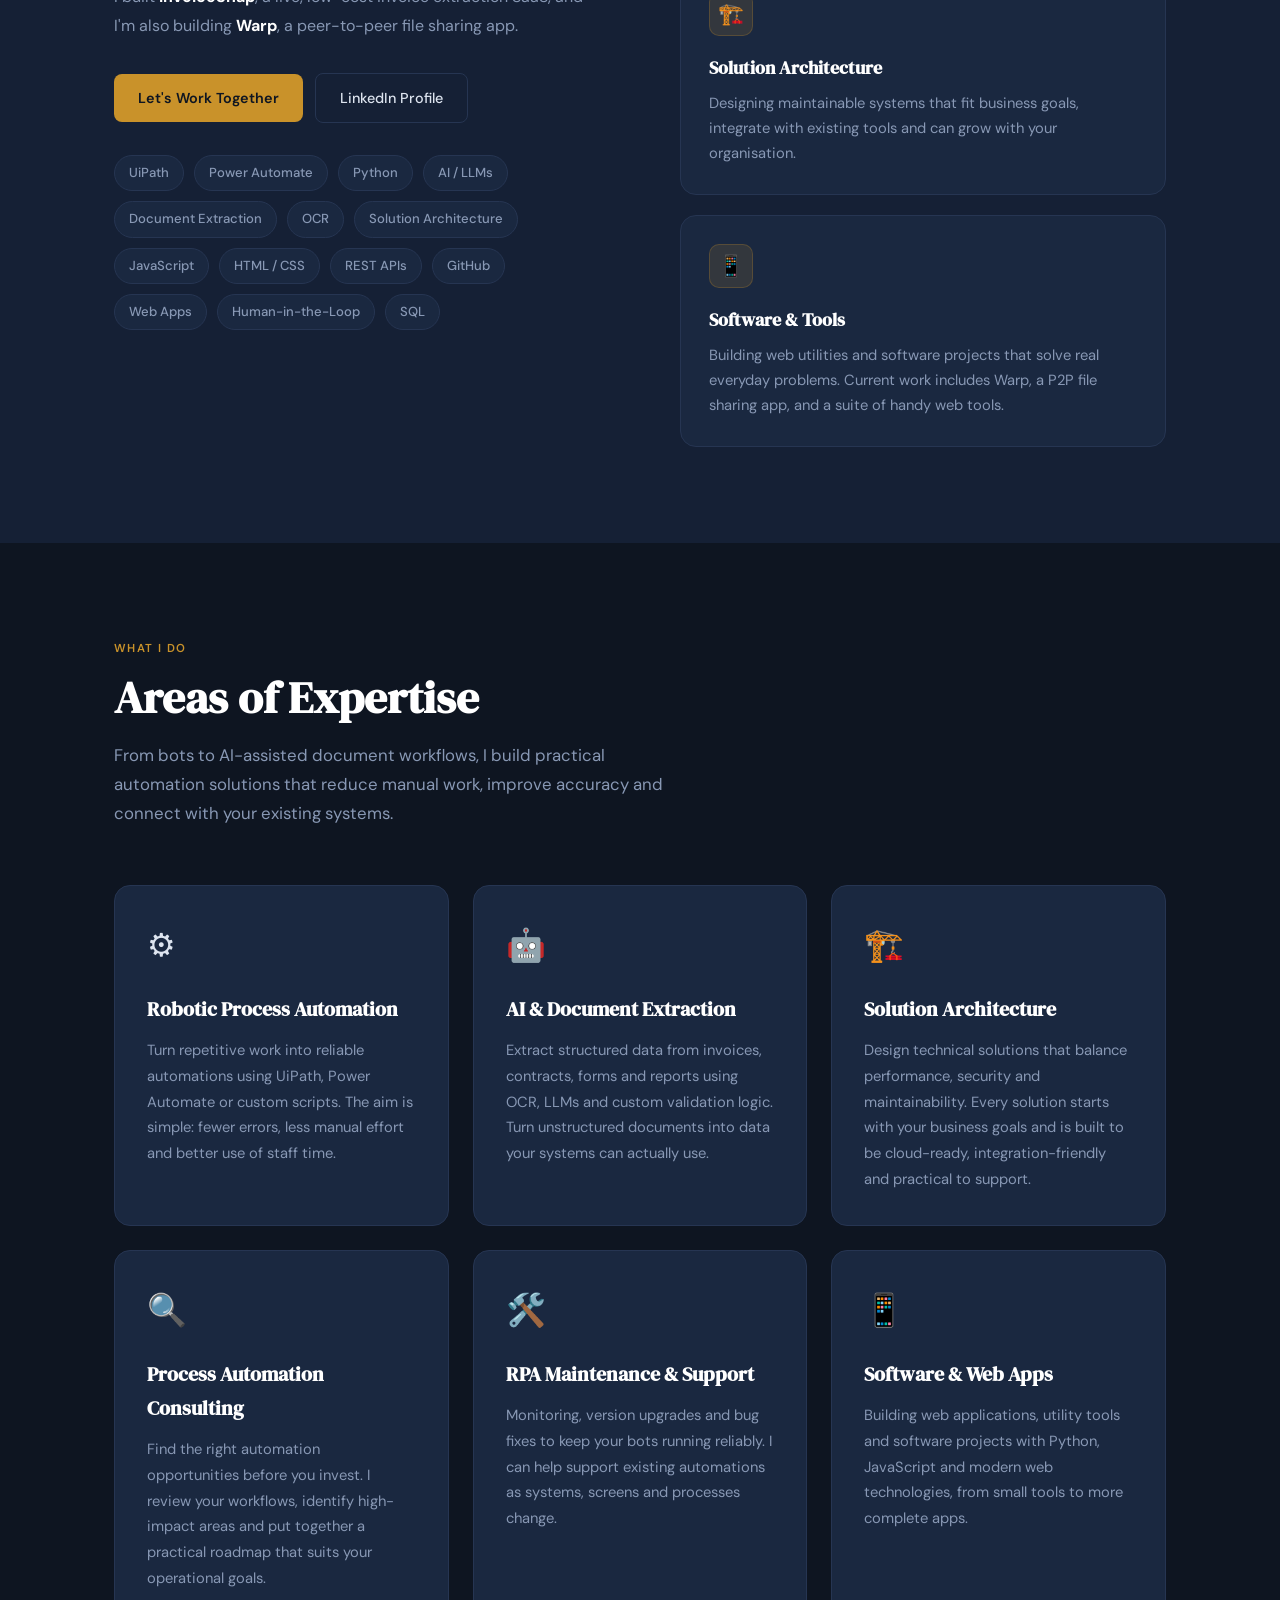
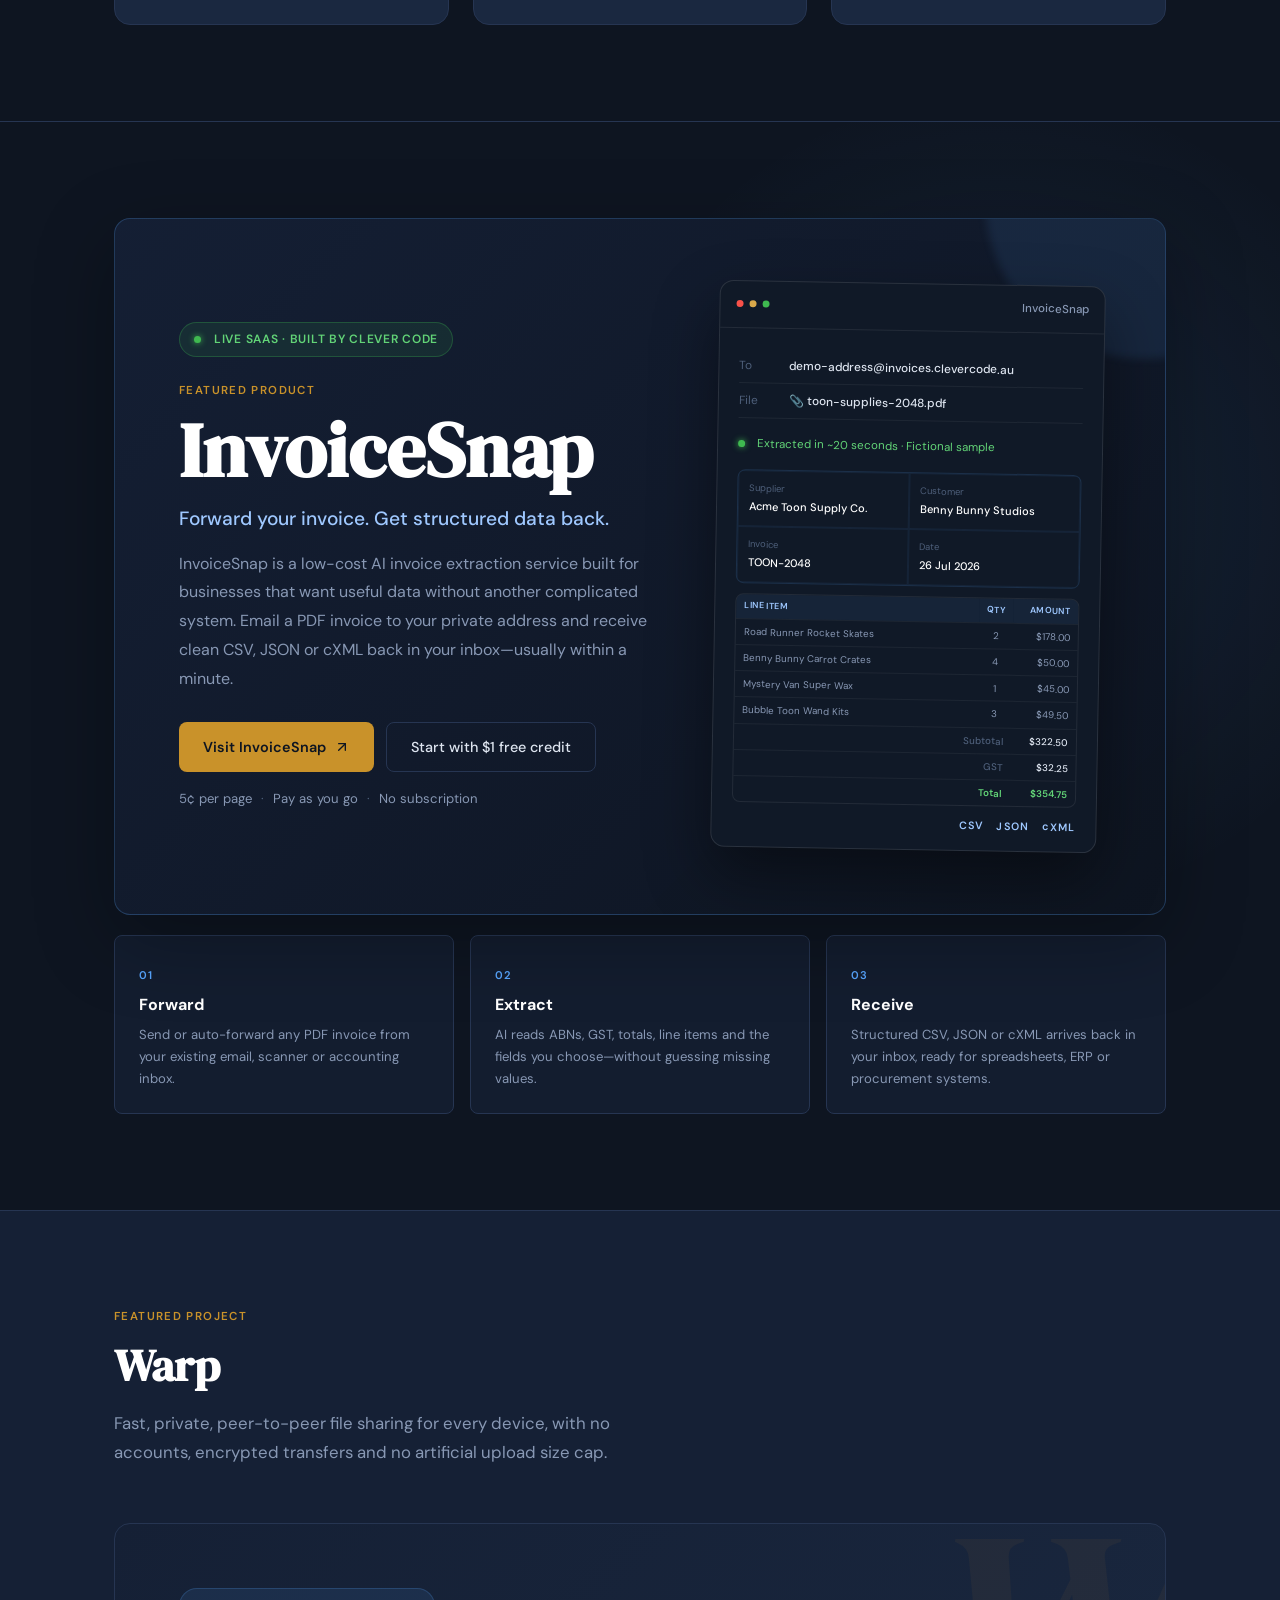
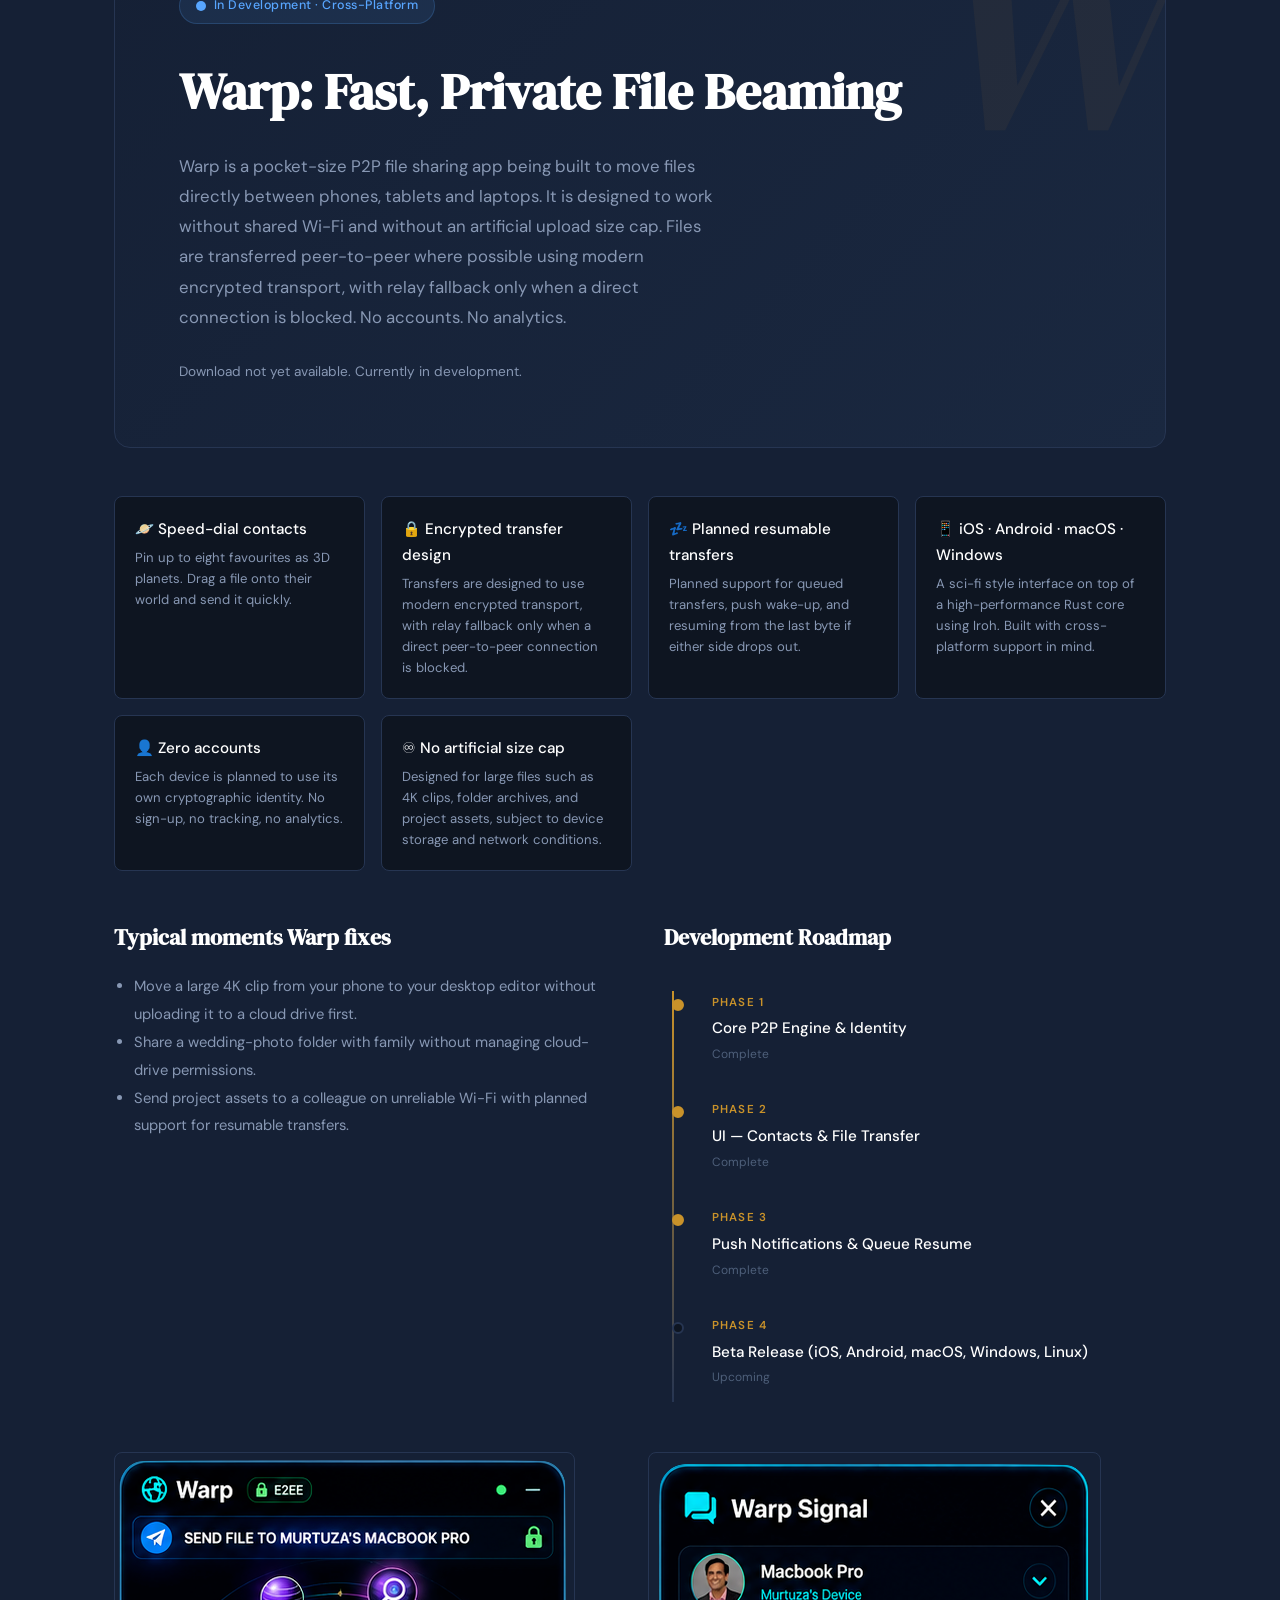
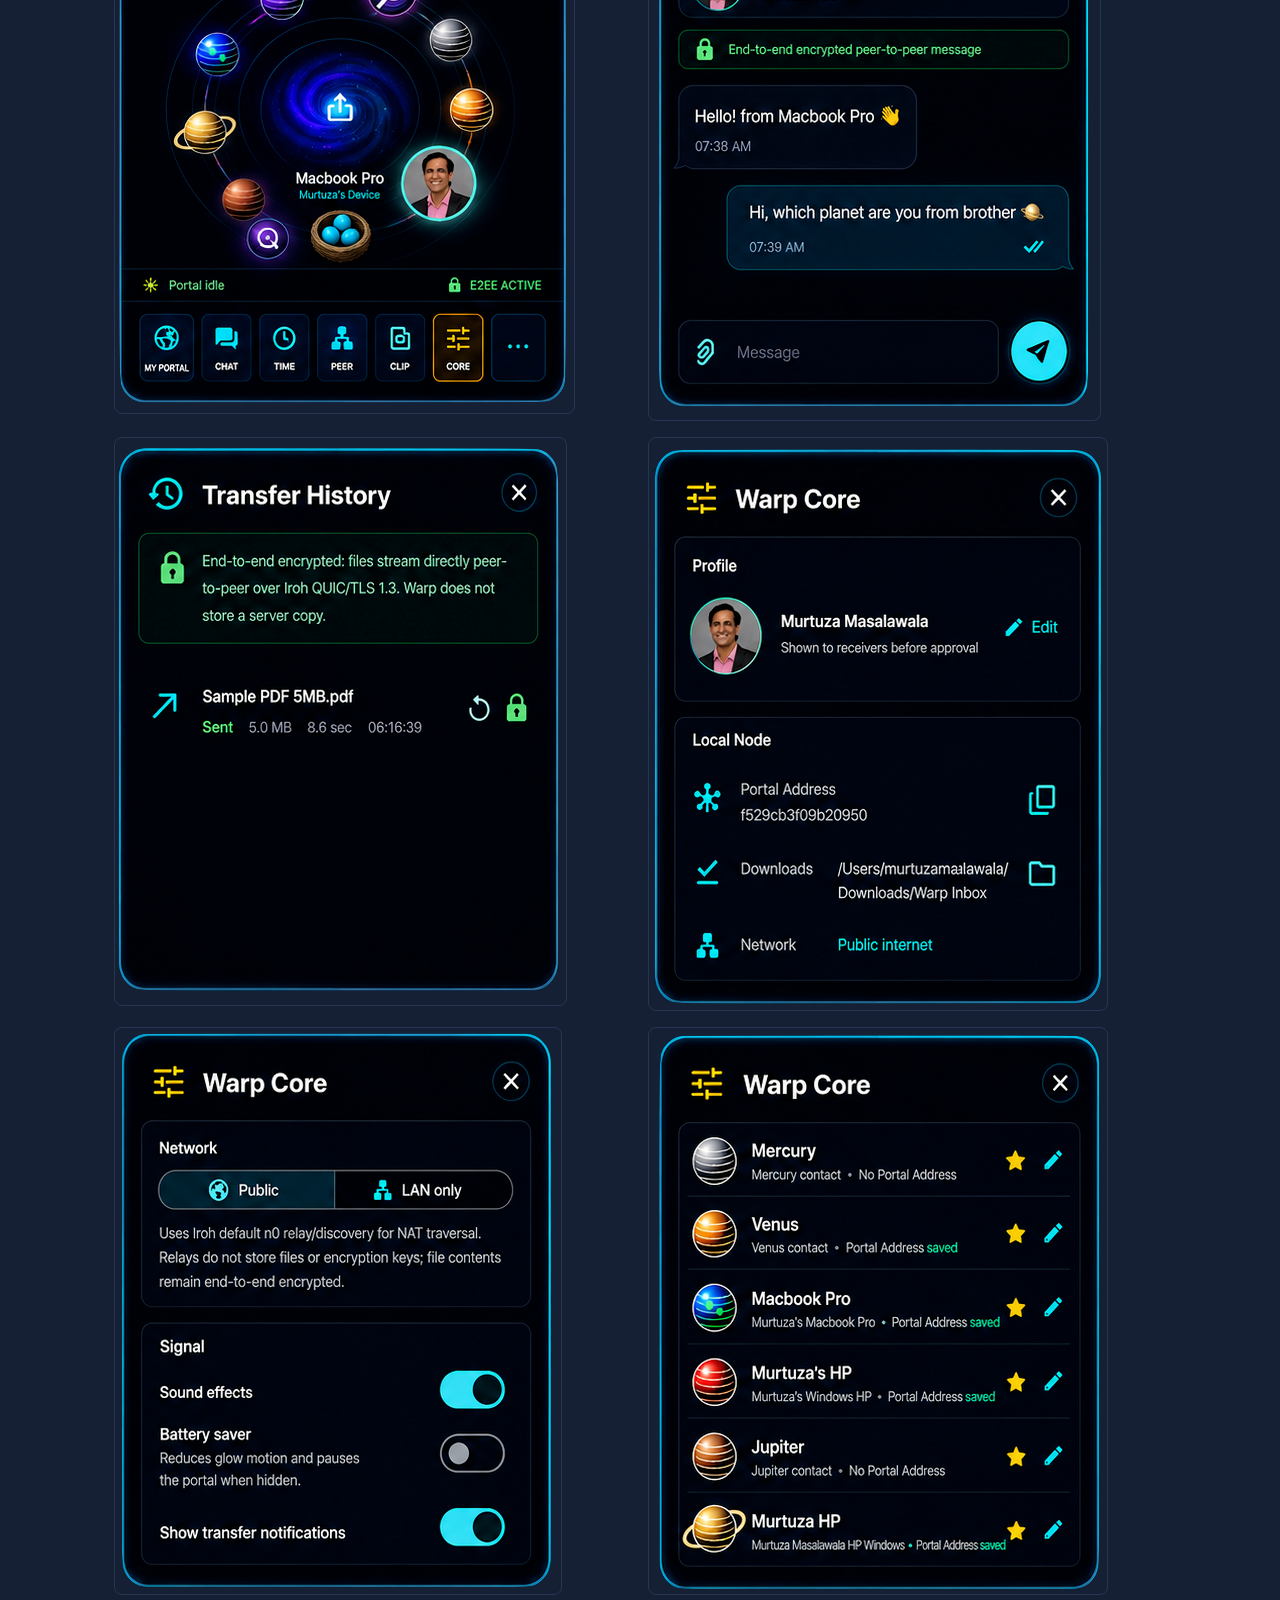
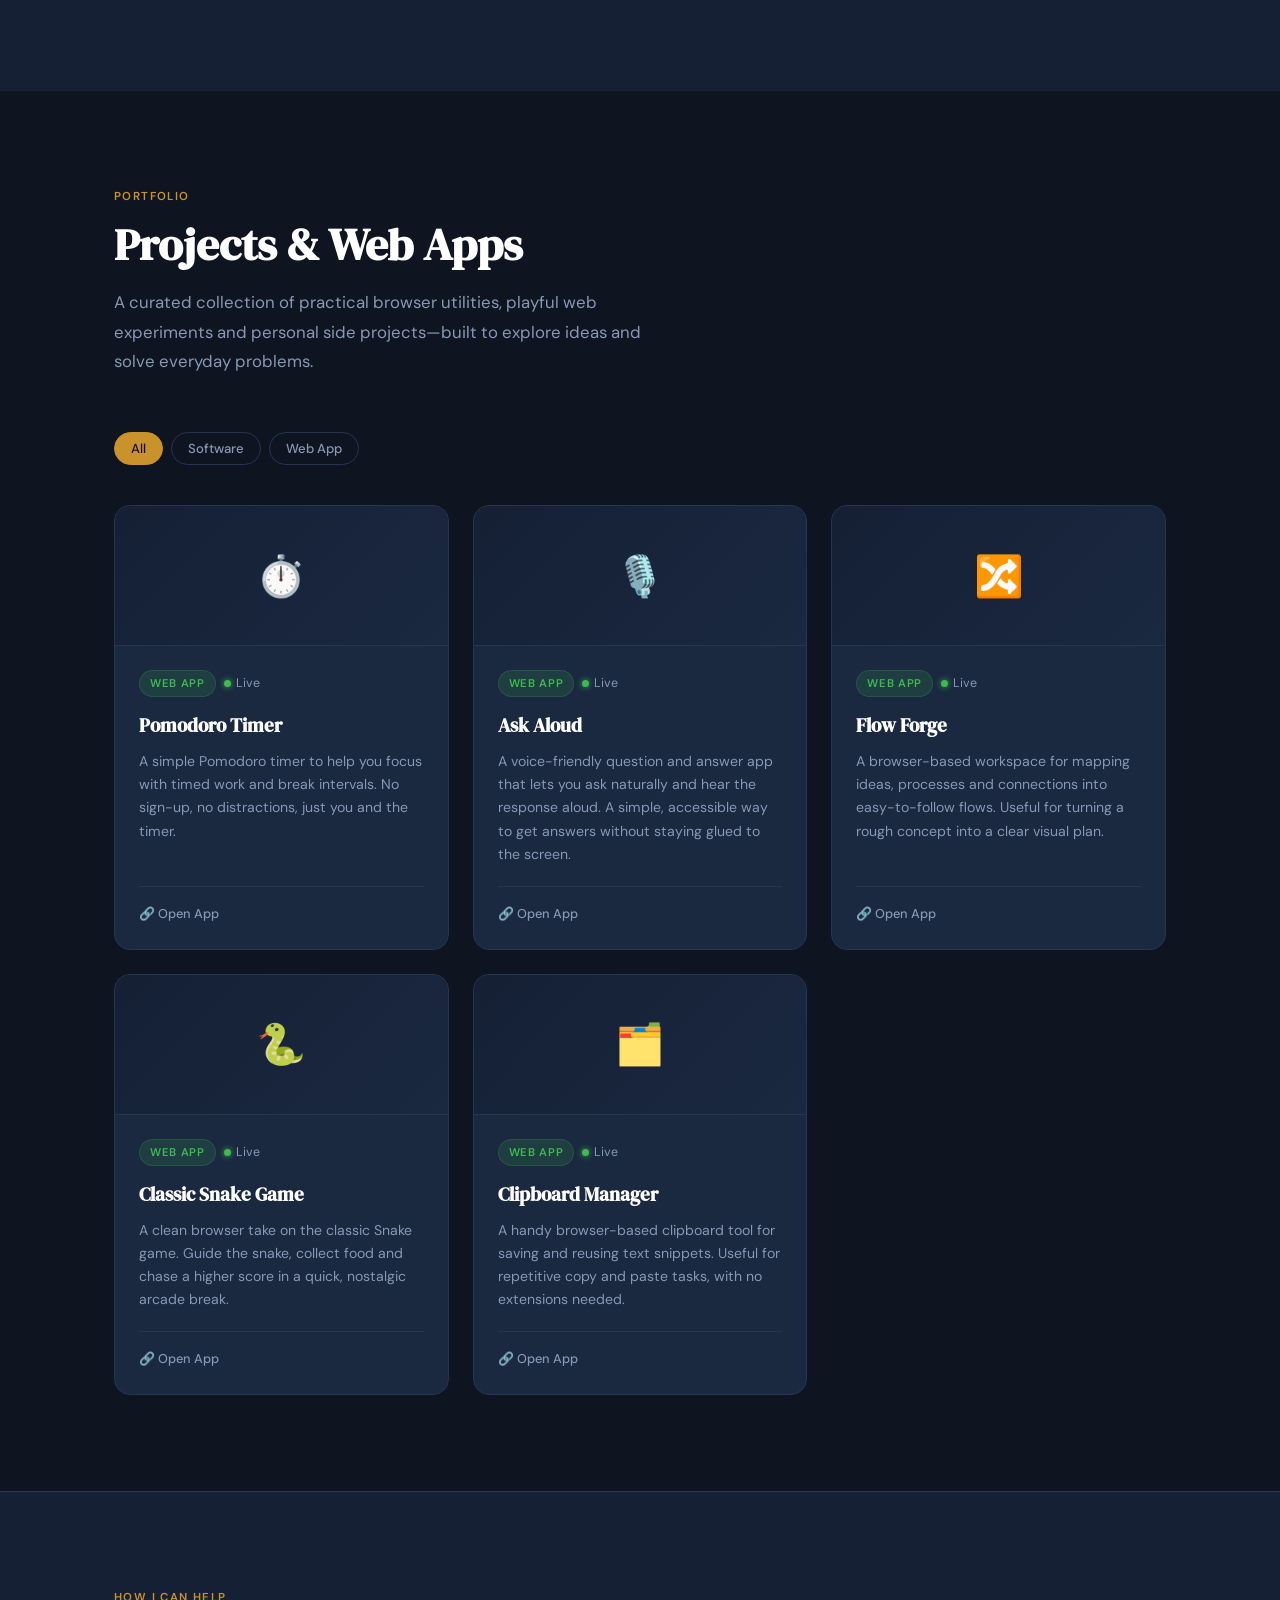
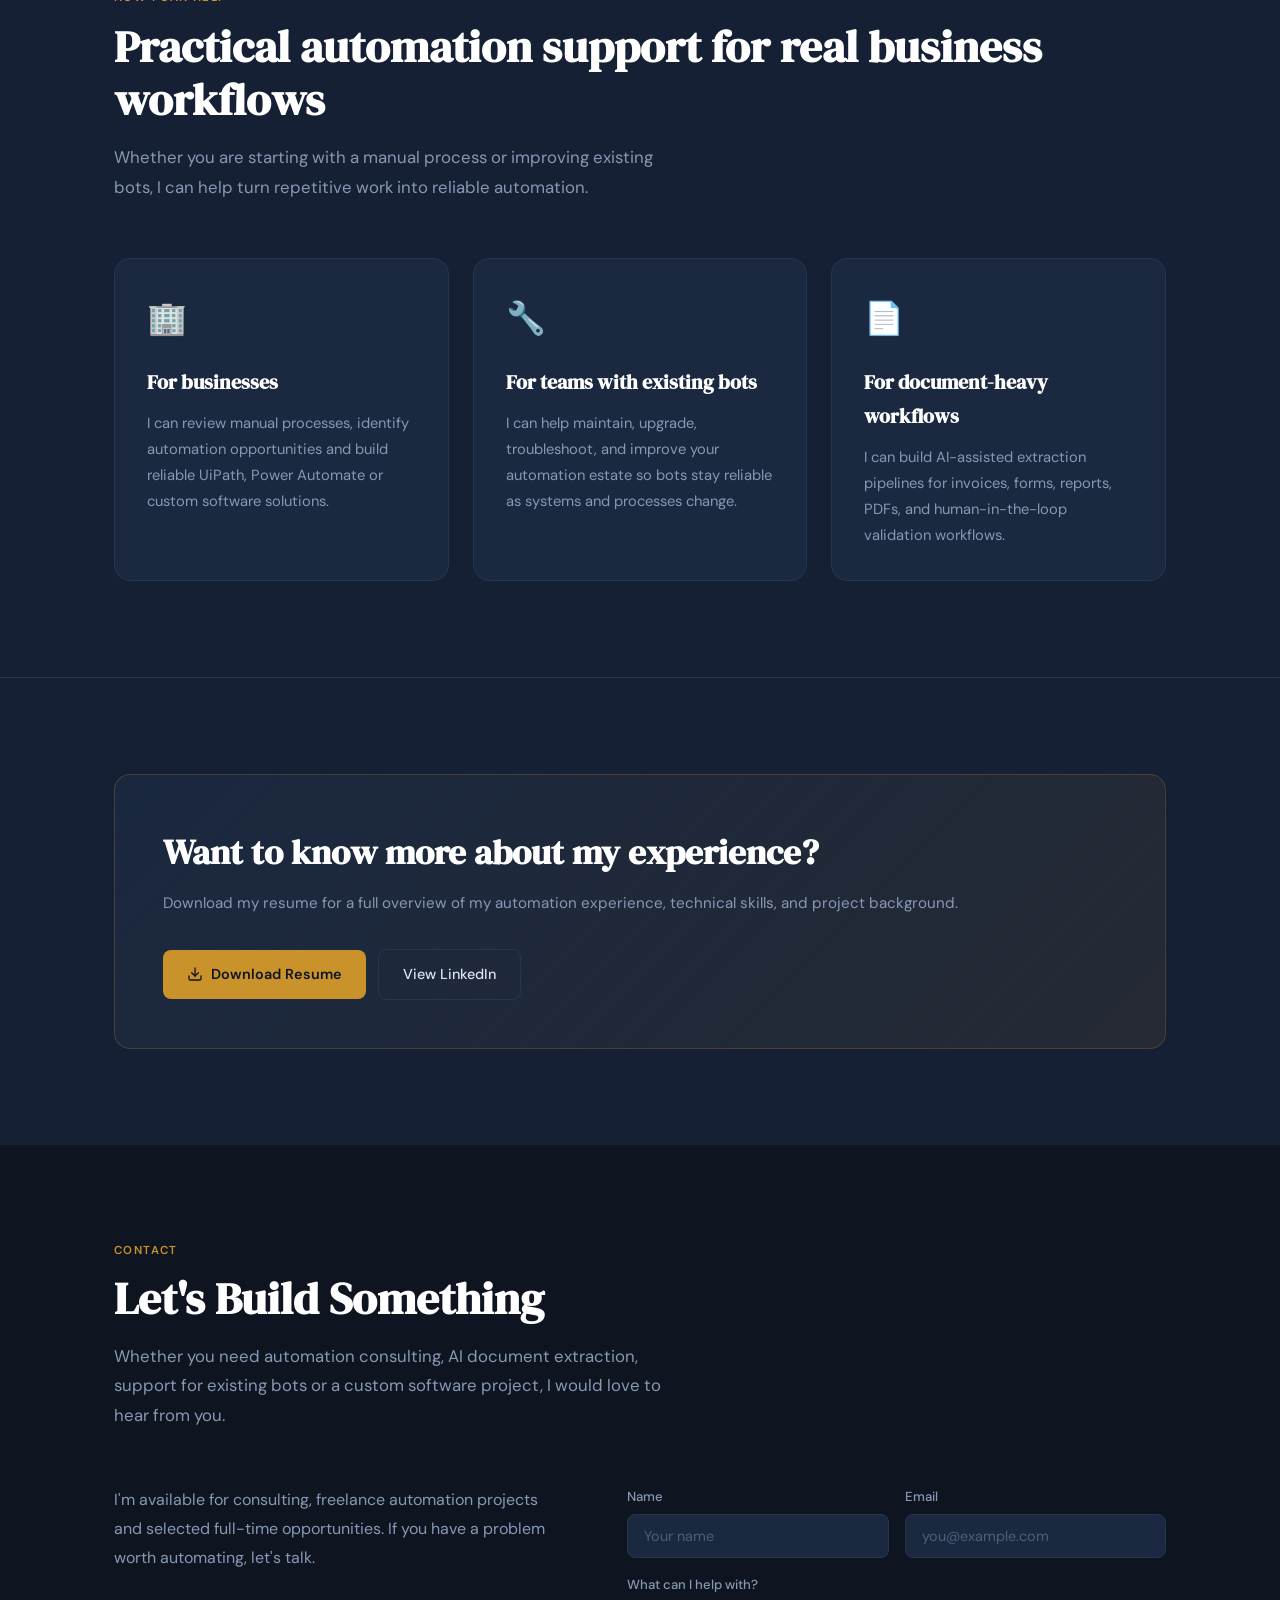
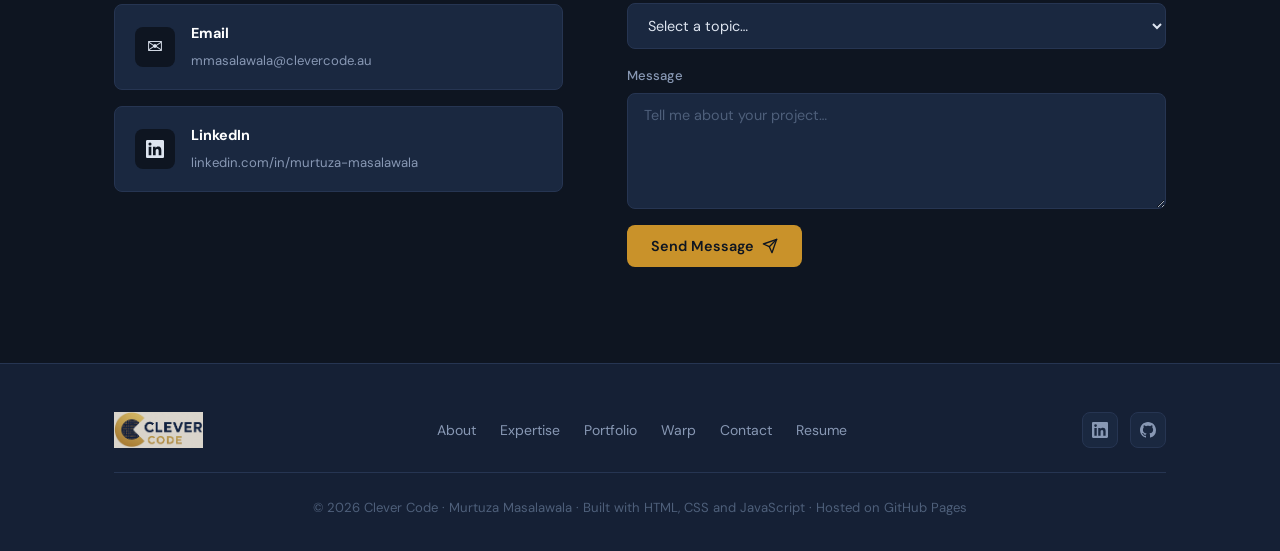
==== commit cc5e39c8: "Update experience and portfolio wording" ====
--- a/index.html
+++ b/index.html
@@ -115,7 +115,7 @@
 
       <div class="hero__stats">
         <div>
-          <span class="hero__stat-value">5+</span>
+          <span class="hero__stat-value">30+</span>
           <span class="hero__stat-label">Years Experience</span>
         </div>
         <div>
@@ -476,7 +476,7 @@
       <div>
         <span class="label">Portfolio</span>
         <h2 class="section-title">Projects & Web Apps</h2>
-        <p class="section-sub">Anonymised automation case studies, AI document extraction work, tools I have built and web apps you can use.</p>
+        <p class="section-sub">A curated collection of practical browser utilities, playful web experiments and personal side projects—built to explore ideas and solve everyday problems.</p>
       </div>
     </div>
 
